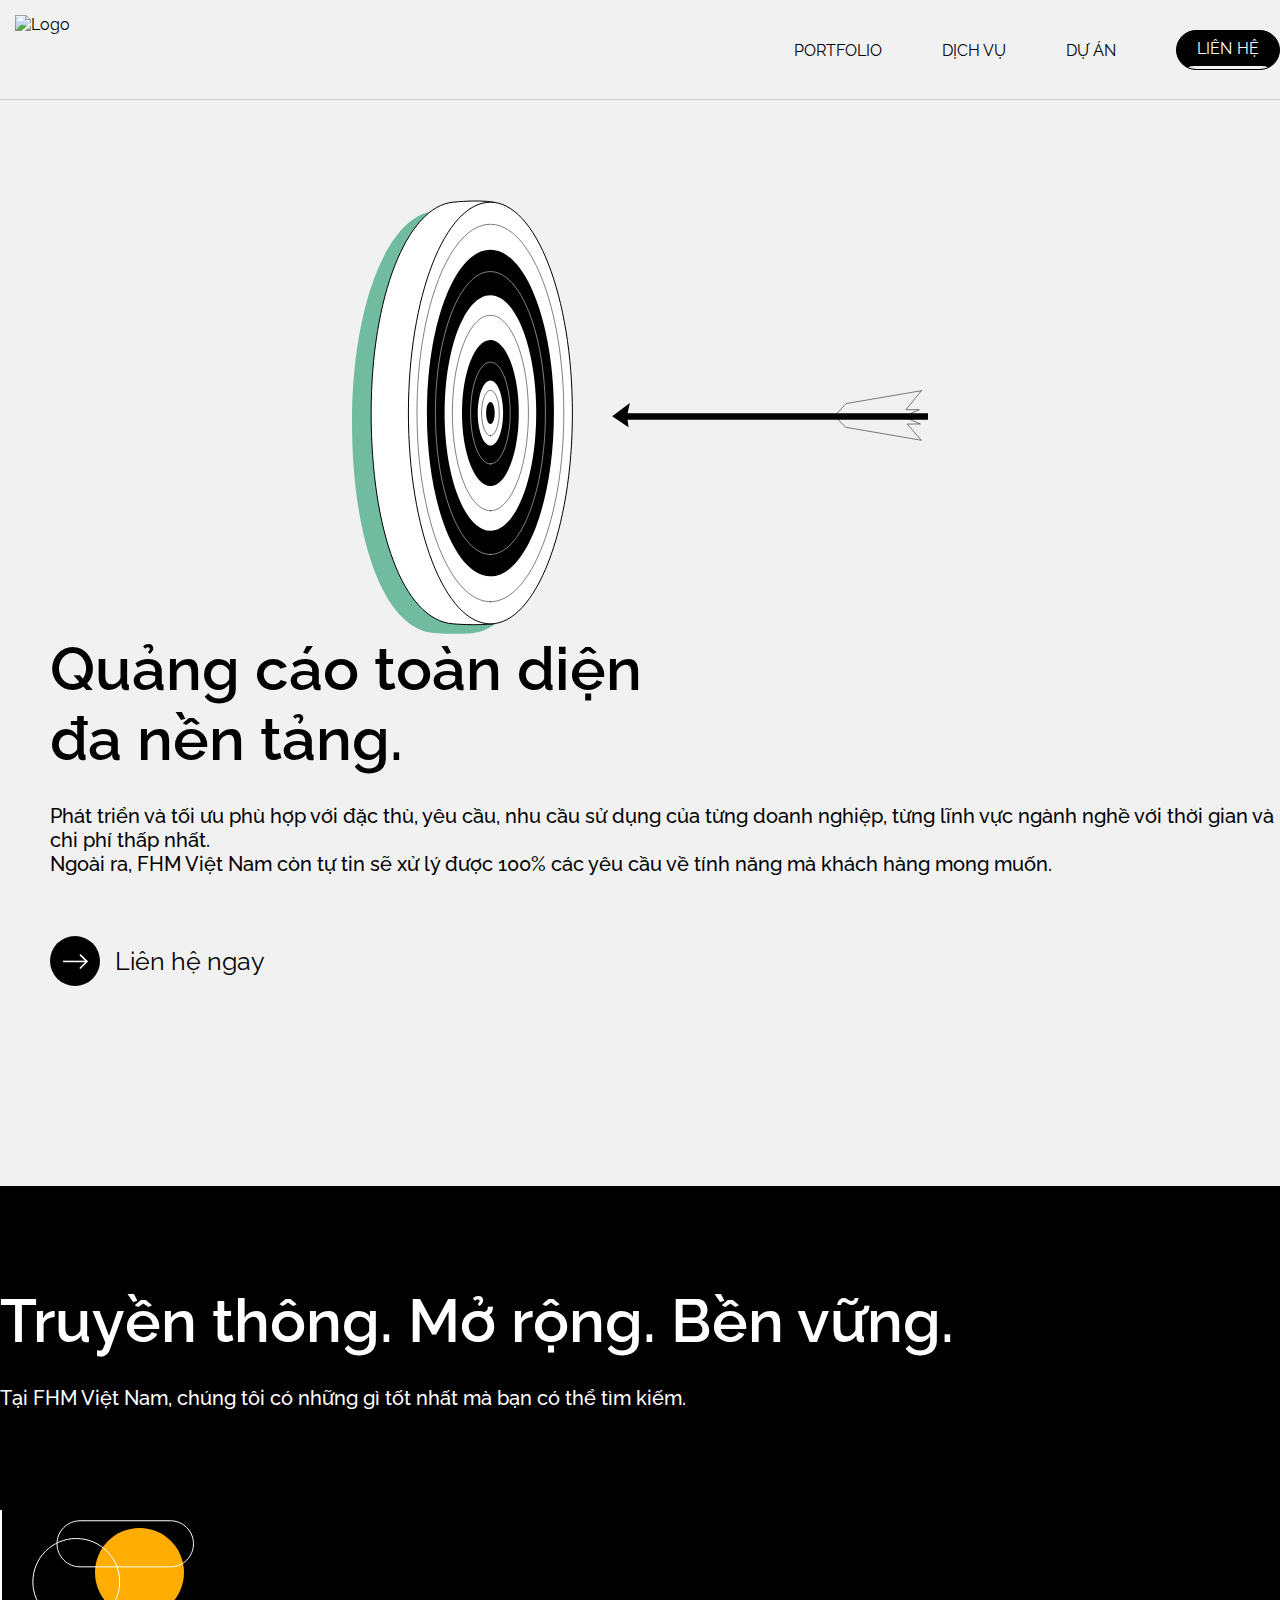
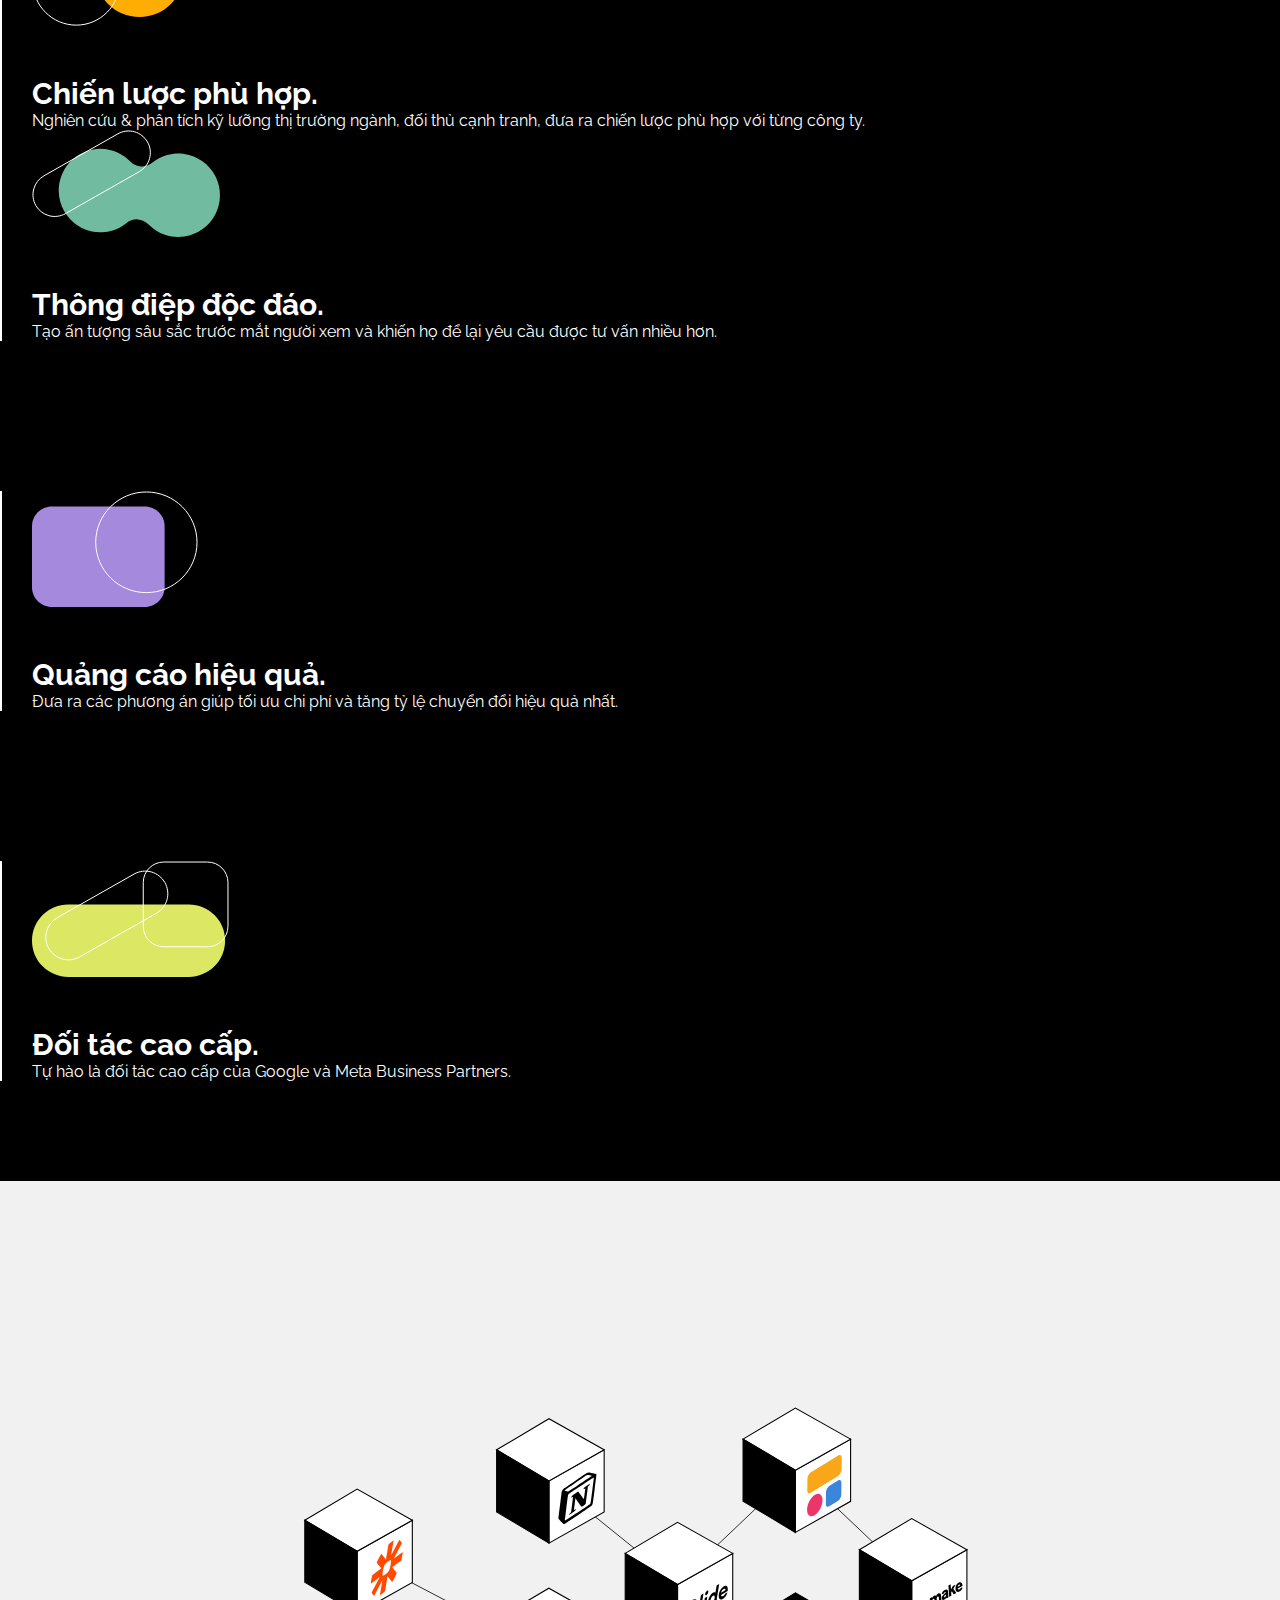
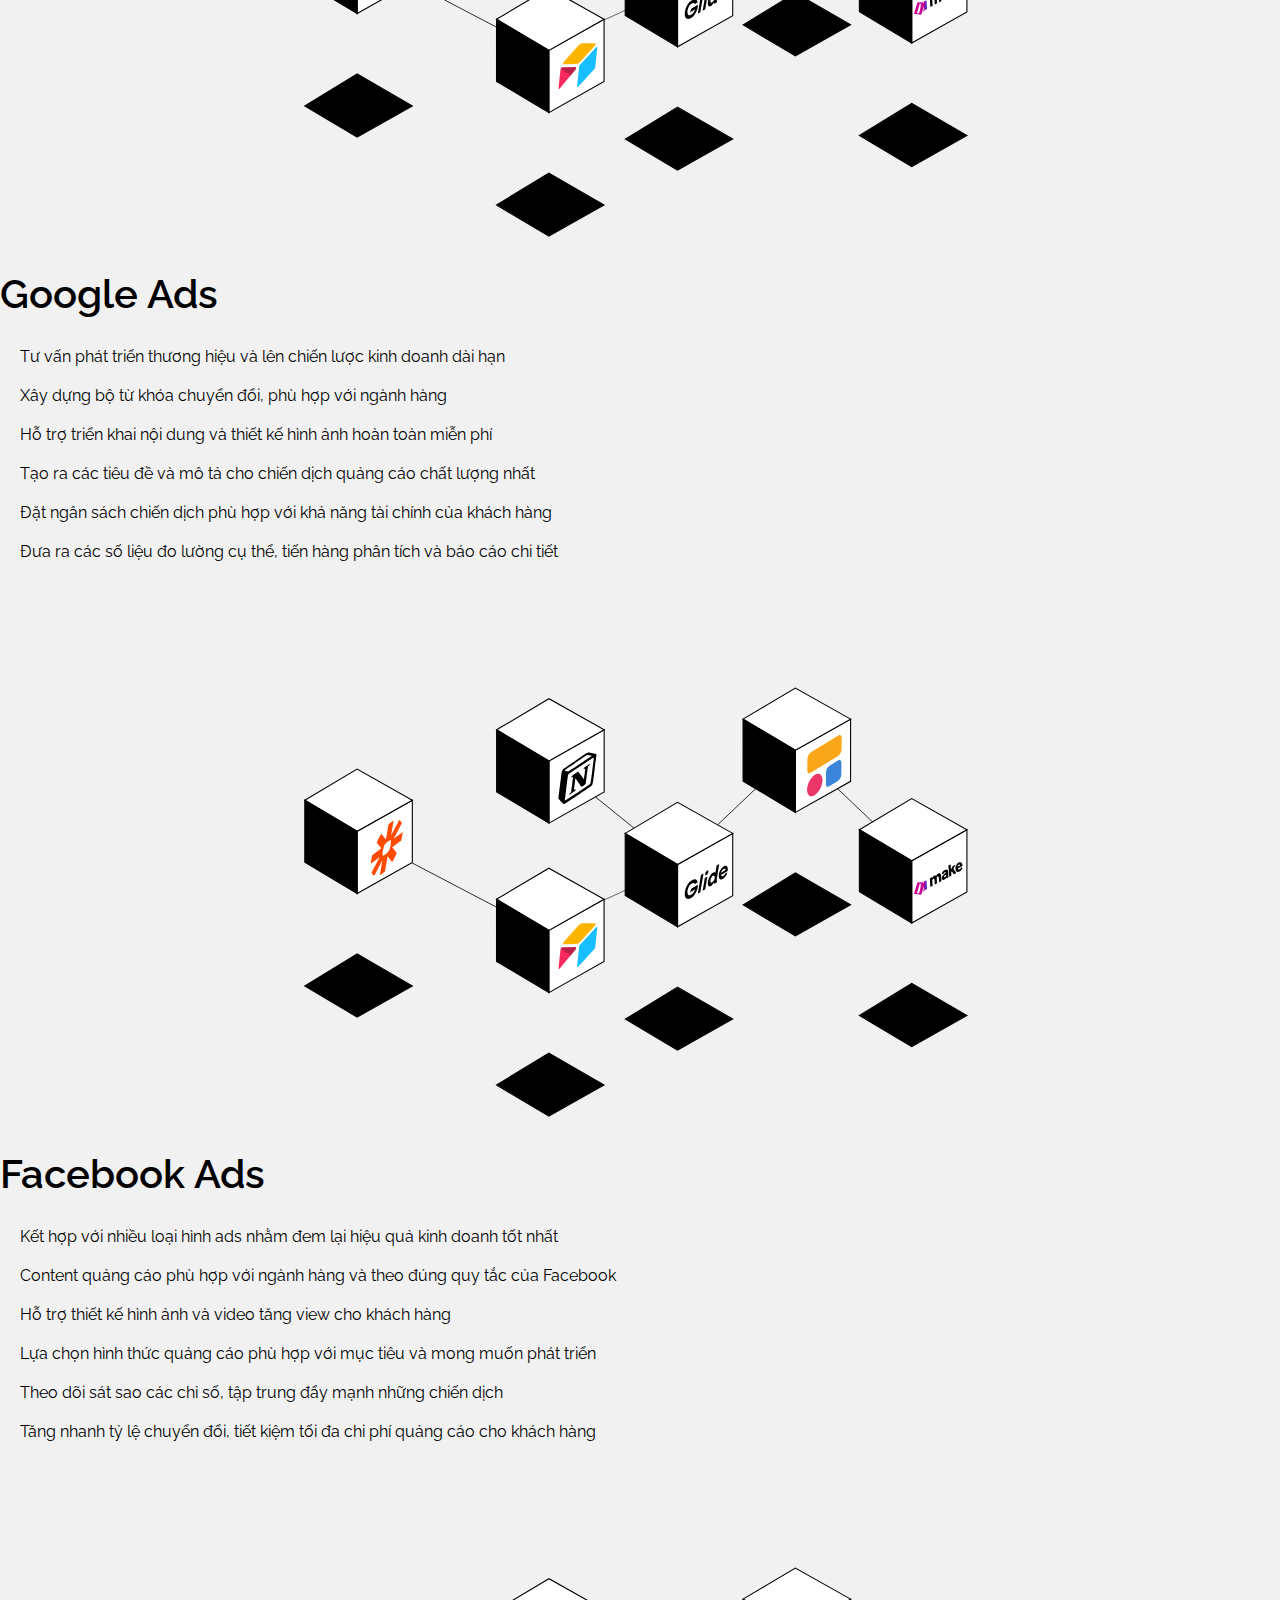
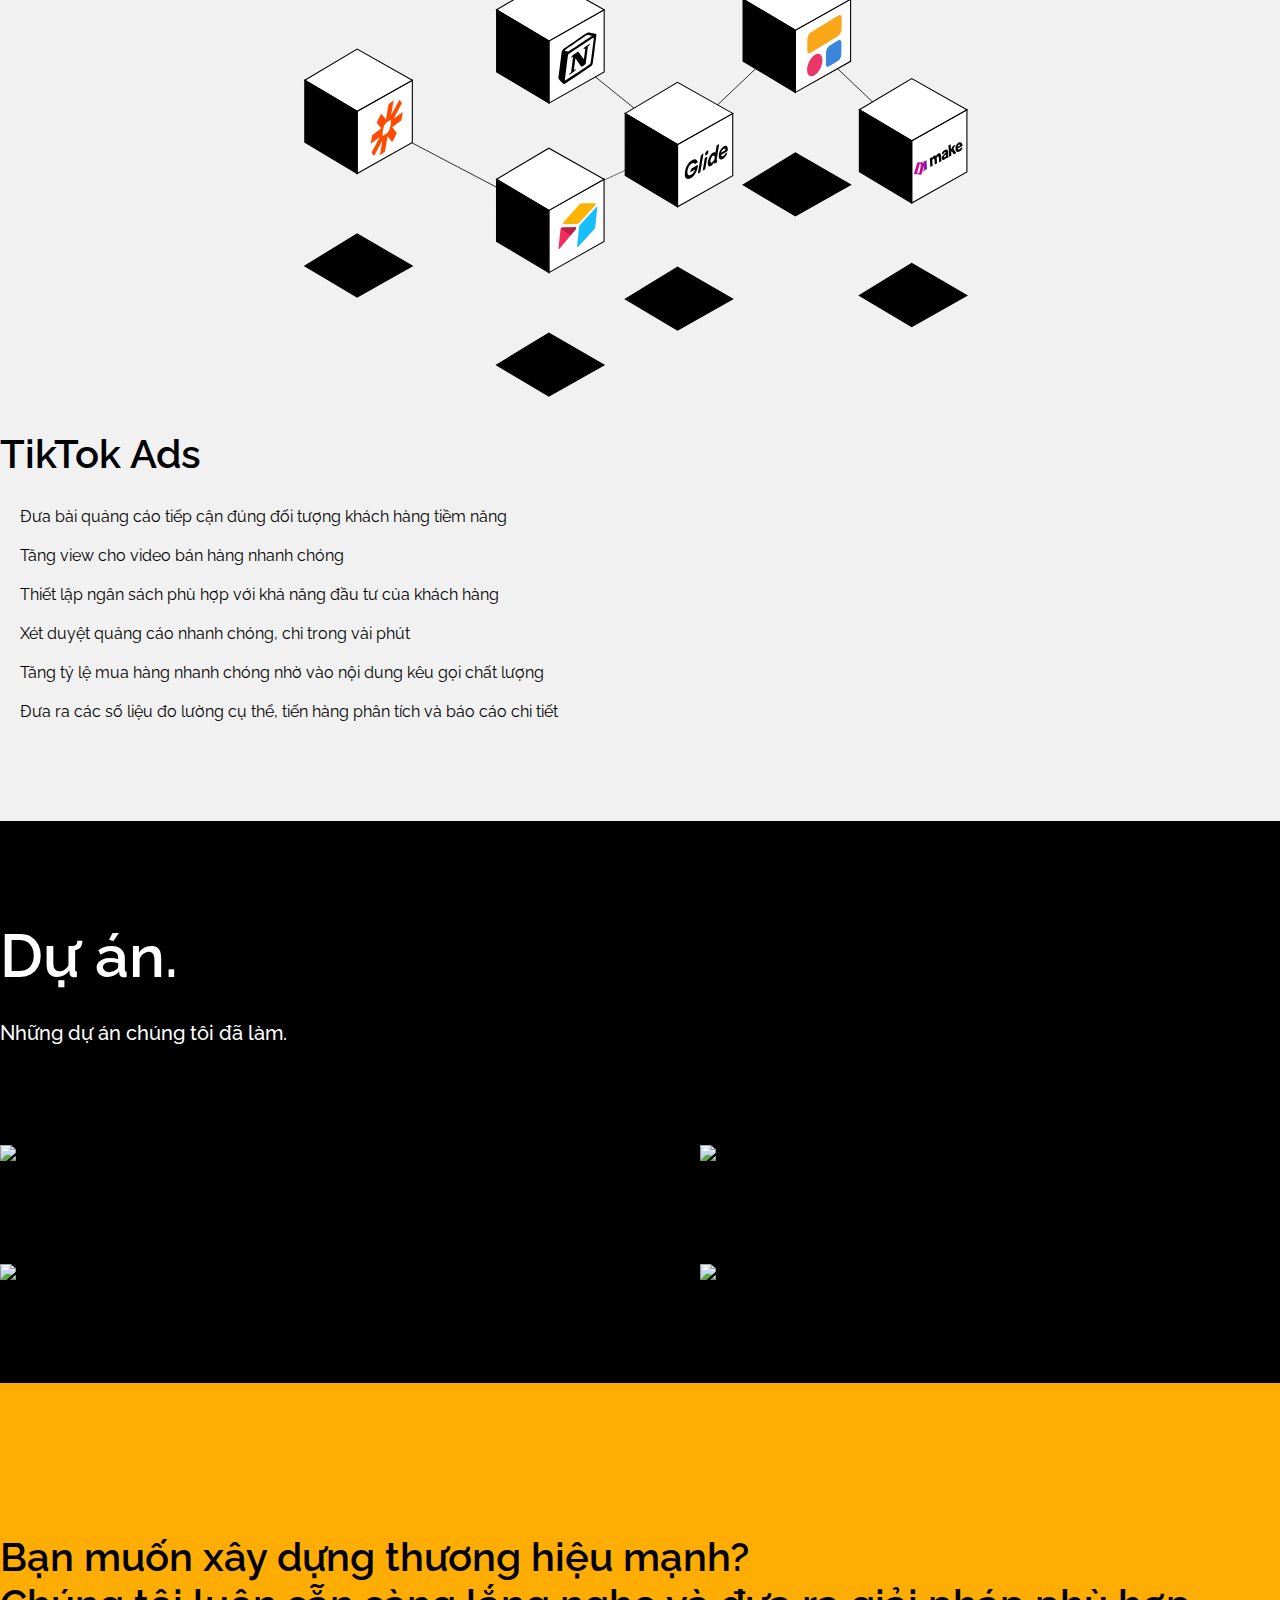
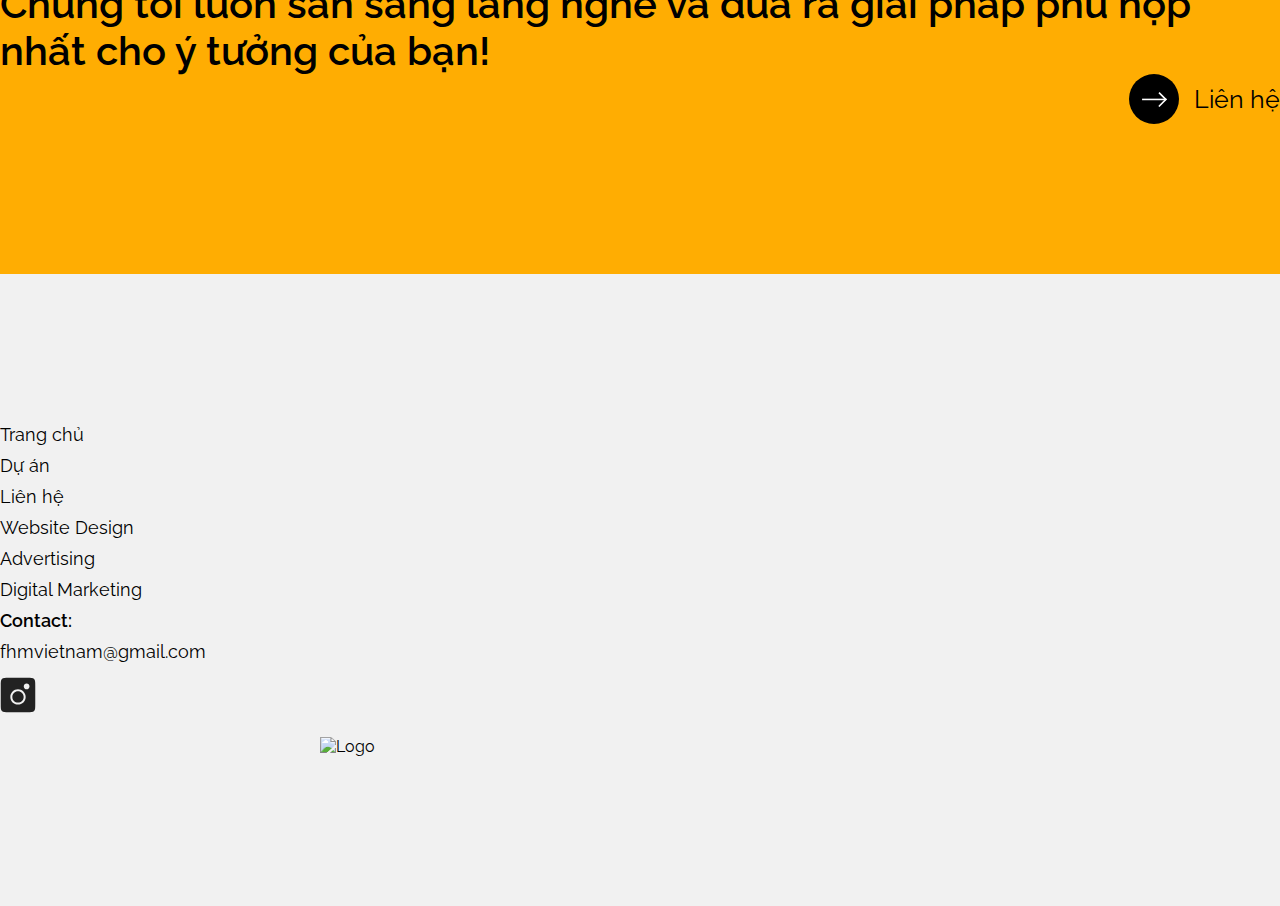
==== advertising.html @ af5fedd0 "add 3 landing page" ====
<!DOCTYPE html>
<html lang="en">
  <head>
    <meta charset="UTF-8" />
    <meta http-equiv="X-UA-Compatible" content="IE=edge" />
    <meta name="viewport" content="width=device-width, initial-scale=1.0" />
    <link
      href="https://cdn.jsdelivr.net/npm/bootstrap@5.0.2/dist/css/bootstrap.min.css"
      rel="stylesheet"
      integrity="sha384-EVSTQN3/azprG1Anm3QDgpJLIm9Nao0Yz1ztcQTwFspd3yD65VohhpuuCOmLASjC"
      crossorigin="anonymous"
    />
    <link
      rel="stylesheet"
      href="https://cdnjs.cloudflare.com/ajax/libs/font-awesome/6.3.0/css/all.min.css"
      integrity="sha512-SzlrxWUlpfuzQ+pcUCosxcglQRNAq/DZjVsC0lE40xsADsfeQoEypE+enwcOiGjk/bSuGGKHEyjSoQ1zVisanQ=="
      crossorigin="anonymous"
      referrerpolicy="no-referrer"
    />
    <link rel="stylesheet" href="./assets/css/main.css" />
    <link rel="stylesheet" href="./assets/css/responsive.css" />
    <link rel="stylesheet" href="./assets/css/advertising.css" />
    <title>Advertising</title>
  </head>
  <body>
    <!-- START HEADER -->
    <div id="header">
      <div class="container">
        <div class="header-container">
          <div class="logo">
            <a href="index.html">
              <img
                src="https://fhmvietnam.vn/data/cms-image/logo/logo_new_dark.png"
                alt="Logo"
              />
            </a>
          </div>
          <div class="menu-desktop">
            <div class="menu">
              <ul class="menu-list">
                <li class="menu-item">
                  <a href="#">portfolio</a>
                </li>
                <li class="menu-item">
                  <a href="service.html">dịch vụ</a>
                </li>
                <li class="menu-item">
                  <a href="#">dự án</a>
                </li>
              </ul>
              <div class="button">
                <a href="contact.html"> <span>liên</span><span>hệ</span> </a>
                <a href="contact.html"> <span>liên</span><span>hệ</span> </a>
              </div>
            </div>
          </div>

          <div class="menu-mobile">
            <div class="menu">
              <ul class="menu-list">
                <li class="menu-item">
                  <a href="#">portfolio</a>
                </li>
                <li class="menu-item">
                  <a href="#">dịch vụ</a>
                </li>
                <li class="menu-item">
                  <a href="#">dự án</a>
                </li>
              </ul>
              <div class="button">
                <a href="contact.html"> <span>liên</span><span>hệ</span> </a>
                <a href="contact.html"> <span>liên</span><span>hệ</span> </a>
              </div>
            </div>
          </div>
          <div class="toggle-button" onclick="toggleMobileMenu()">
            <div class="line"></div>
            <div class="line"></div>
          </div>
        </div>
      </div>
    </div>
    <!-- END HEADER -->

    <!-- START CONTENT -->
    <div id="content">
      <!-- START BANNER -->
      <div id="banner">
        <div class="container">
          <div class="row">
            <div class="col-lg-5 col-md-5 col-12">
              <div class="banner-img">
                <svg
                  width="576"
                  height="434"
                  viewBox="0 0 576 434"
                  fill="none"
                  xmlns="http://www.w3.org/2000/svg"
                >
                  <path
                    d="M81.9996 11.2825C111.555 8.45365 123.689 11.582 123.689 11.582C166.908 17.4894 201.267 109.477 201.267 222.1C201.267 335.853 166.227 428.54 122.393 432.767V432.95C122.393 432.95 107.283 434.797 81.9996 432.95C31.7826 429.273 0 338.566 0 222.116C0 105.667 35.639 15.7421 81.9996 11.2825Z"
                    fill="#71BCA1"
                  />
                  <path
                    d="M19.1484 213.031C19.1484 329.513 50.931 420.187 101.148 423.865C126.431 425.712 141.541 423.865 141.541 423.865L142.838 2.4964C142.838 2.4964 130.687 -0.648634 101.148 2.18023C54.8539 6.63986 19.1484 96.5812 19.1484 213.031Z"
                    fill="white"
                    stroke="black"
                    stroke-miterlimit="10"
                  />
                  <path
                    d="M138.4 423.864C183.687 423.864 220.4 329.471 220.4 213.031C220.4 96.5904 183.687 2.19688 138.4 2.19688C93.1129 2.19688 56.4004 96.5904 56.4004 213.031C56.4004 329.471 93.1129 423.864 138.4 423.864Z"
                    fill="white"
                    stroke="black"
                    stroke-miterlimit="10"
                  />
                  <path
                    d="M138.4 401.766C178.941 401.766 211.806 317.266 211.806 213.031C211.806 108.795 178.941 24.2953 138.4 24.2953C97.859 24.2953 64.9941 108.795 64.9941 213.031C64.9941 317.266 97.859 401.766 138.4 401.766Z"
                    stroke="black"
                    stroke-width="0.5"
                    stroke-miterlimit="10"
                    stroke-linecap="round"
                  />
                  <path
                    d="M138.401 376.323C173.479 376.323 201.916 303.214 201.916 213.031C201.916 122.847 173.479 49.7385 138.401 49.7385C103.322 49.7385 74.8857 122.847 74.8857 213.031C74.8857 303.214 103.322 376.323 138.401 376.323Z"
                    fill="black"
                  />
                  <path
                    d="M138.4 354.474C168.778 354.474 193.404 291.148 193.404 213.031C193.404 134.914 168.778 71.5873 138.4 71.5873C108.022 71.5873 83.3955 134.914 83.3955 213.031C83.3955 291.148 108.022 354.474 138.4 354.474Z"
                    stroke="white"
                    stroke-width="0.5"
                    stroke-miterlimit="10"
                    stroke-linecap="round"
                  />
                  <path
                    d="M138.4 330.795C163.701 330.795 184.212 278.07 184.212 213.031C184.212 147.991 163.701 95.2666 138.4 95.2666C113.099 95.2666 92.5879 147.991 92.5879 213.031C92.5879 278.07 113.099 330.795 138.4 330.795Z"
                    fill="white"
                  />
                  <path
                    d="M138.4 310.76C159.396 310.76 176.416 267.005 176.416 213.031C176.416 159.056 159.396 115.302 138.4 115.302C117.404 115.302 100.384 159.056 100.384 213.031C100.384 267.005 117.404 310.76 138.4 310.76Z"
                    stroke="black"
                    stroke-width="0.5"
                    stroke-miterlimit="10"
                    stroke-linecap="round"
                  />
                  <path
                    d="M138.399 286.082C154.089 286.082 166.807 253.376 166.807 213.031C166.807 172.686 154.089 139.979 138.399 139.979C122.71 139.979 109.991 172.686 109.991 213.031C109.991 253.376 122.71 286.082 138.399 286.082Z"
                    fill="black"
                  />
                  <path
                    d="M138.4 263.95C149.334 263.95 158.198 241.153 158.198 213.031C158.198 184.909 149.334 162.111 138.4 162.111C127.466 162.111 118.603 184.909 118.603 213.031C118.603 241.153 127.466 263.95 138.4 263.95Z"
                    stroke="white"
                    stroke-width="0.5"
                    stroke-miterlimit="10"
                    stroke-linecap="round"
                  />
                  <path
                    d="M138.401 245.596C145.396 245.596 151.067 231.016 151.067 213.031C151.067 195.045 145.396 180.465 138.401 180.465C131.405 180.465 125.734 195.045 125.734 213.031C125.734 231.016 131.405 245.596 138.401 245.596Z"
                    fill="white"
                  />
                  <path
                    d="M138.401 224.063C140.77 224.063 142.69 219.124 142.69 213.031C142.69 206.938 140.77 201.998 138.401 201.998C136.032 201.998 134.112 206.938 134.112 213.031C134.112 219.124 136.032 224.063 138.401 224.063Z"
                    fill="black"
                  />
                  <path
                    d="M138.401 235.778C143.285 235.778 147.244 225.594 147.244 213.031C147.244 200.468 143.285 190.283 138.401 190.283C133.517 190.283 129.558 200.468 129.558 213.031C129.558 225.594 133.517 235.778 138.401 235.778Z"
                    stroke="black"
                    stroke-width="0.5"
                    stroke-miterlimit="10"
                    stroke-linecap="round"
                  />
                  <path
                    d="M576 213.327H275.578L277.889 203.043L260.169 216.306L276.526 227.272L275.578 219.684H576V213.327Z"
                    fill="black"
                  />
                  <path
                    d="M569.368 190.729L553.959 209.683H567.34L551.399 216.572L568.421 224.027H555.172L569.368 240.268L493.802 227.272L482.448 216.172L494.067 203.592L569.368 190.729Z"
                    stroke="black"
                    stroke-width="0.5"
                    stroke-miterlimit="10"
                    stroke-linecap="round"
                  />
                </svg>
              </div>
            </div>
            <div class="col-lg-7 col-md-7 col-12">
              <div class="banner-content">
                <h1 class="banner-text">
                  <span>Quảng cáo toàn diện</span> <br />
                  đa nền tảng.
                </h1>
                <div class="banner-desc">
                  <p>
                    Phát triển và tối ưu phù hợp với đặc thù, yêu cầu, nhu cầu
                    sử dụng của từng doanh nghiệp, từng lĩnh vực ngành nghề với
                    thời gian và chi phí thấp nhất.
                  </p>
                  <p>
                    Ngoài ra, FHM Việt Nam còn tự tin sẽ xử lý được 100% các yêu
                    cầu về tính năng mà khách hàng mong muốn.
                  </p>
                </div>
                <a href="./contact.html">
                  <div class="button button-light">
                    <div class="icon">
                      <svg
                        width="159"
                        height="97"
                        viewBox="0 0 159 97"
                        fill="none"
                        xmlns="http://www.w3.org/2000/svg"
                      >
                        <path
                          d="M0.524414 48.1672L152.625 48.1672"
                          stroke="white"
                          stroke-width="10"
                        />
                        <line
                          x1="154.466"
                          y1="50.8179"
                          x2="108.149"
                          y2="4.50072"
                          stroke="white"
                          stroke-width="10"
                        />
                        <line
                          x1="155.268"
                          y1="44.7666"
                          x2="107.178"
                          y2="92.8562"
                          stroke="white"
                          stroke-width="10"
                          stroke-linejoin="bevel"
                        />
                      </svg>
                    </div>
                    <a href="#" class="text">Liên hệ ngay</a>
                  </div>
                </a>
              </div>
            </div>
          </div>
        </div>
      </div>
      <!-- END BANNER -->

      <!-- START ADVANTAGE -->
      <div id="advantage">
        <div class="container">
          <div class="advantage-text">
            <h2 class="title">Truyền thông. Mở rộng. Bền vững.</h2>
            <p class="desc">
              Tại FHM Việt Nam, chúng tôi có những gì tốt nhất mà bạn có thể tìm
              kiếm.
            </p>
          </div>
          <div class="advantage-list">
            <div class="row">
              <div class="col-lg-6 col-md-6 col-12">
                <div class="advantage-item">
                  <div class="advantage-item-img">
                    <svg
                      width="165"
                      height="116"
                      viewBox="0 0 165 116"
                      fill="none"
                      xmlns="http://www.w3.org/2000/svg"
                    >
                      <path
                        d="M107.5 107C132.077 107 152 87.0765 152 62.4999C152 37.9232 132.077 17.9999 107.5 17.9999C82.9233 17.9999 63 37.9232 63 62.4999C63 87.0765 82.9233 107 107.5 107Z"
                        fill="#FFAD02"
                      />
                      <path
                        d="M44.2495 115.13C68.207 115.13 87.6284 95.7376 87.6284 71.8152C87.6284 47.8929 68.207 28.5 44.2495 28.5C20.292 28.5 0.870605 47.8929 0.870605 71.8152C0.870605 95.7376 20.292 115.13 44.2495 115.13Z"
                        stroke="white"
                        stroke-miterlimit="10"
                      />
                      <path
                        d="M161.482 33.8036C161.482 39.9142 159.051 45.7745 154.724 50.0953C150.397 54.4162 144.528 56.8436 138.408 56.8436H48.0978C41.9782 56.8436 36.1093 54.4162 31.7821 50.0953C27.4549 45.7745 25.0239 39.9142 25.0239 33.8036C25.0239 27.693 27.4549 21.8327 31.7821 17.5118C36.1093 13.191 41.9782 10.7635 48.0978 10.7635H138.408C141.438 10.7635 144.439 11.3595 147.238 12.5174C150.038 13.6752 152.581 15.3724 154.724 17.5118C156.866 19.6513 158.566 22.1912 159.726 24.9865C160.885 27.7819 161.482 30.7779 161.482 33.8036Z"
                        stroke="white"
                        stroke-miterlimit="10"
                      />
                    </svg>
                  </div>
                  <div class="advantage-item-text">
                    <h3 class="title">Chiến lược phù hợp.</h3>
                    <p class="desc">
                      Nghiên cứu & phân tích kỹ lưỡng thị trường ngành, đối thủ
                      cạnh tranh, đưa ra chiến lược phù hợp với từng công ty.
                    </p>
                  </div>
                </div>
              </div>
              <div class="col-lg-6 col-md-6 col-12">
                <div class="advantage-item">
                  <div class="advantage-item-img">
                    <svg
                      width="188"
                      height="107"
                      viewBox="0 0 188 107"
                      fill="none"
                      xmlns="http://www.w3.org/2000/svg"
                    >
                      <g clip-path="url(#clip0_427_3082)">
                        <path
                          d="M152.21 23.9007C146.477 23.0781 140.634 23.4649 135.058 25.0365C129.483 26.608 124.296 29.3295 119.832 33.0264C116.77 35.5054 112.894 36.7482 108.965 36.5106C105.035 36.273 101.336 34.5723 98.5946 31.7425C93.0072 25.8637 85.8305 21.7436 77.9424 19.8863C70.0542 18.0289 61.7966 18.5147 54.1798 21.2844C46.5629 24.054 39.917 28.9874 35.0551 35.4809C30.1932 41.9745 27.326 49.7468 26.8043 57.847C26.2826 65.9472 28.129 74.024 32.1176 81.0896C36.1063 88.1552 42.0642 93.9031 49.2626 97.6302C56.4611 101.357 64.5879 102.902 72.6489 102.075C80.7099 101.249 88.3557 98.0865 94.6509 92.9757C97.7736 90.4319 101.736 89.1562 105.754 89.4013C109.771 89.6464 113.55 91.3945 116.342 94.2991C120.957 99.0675 126.642 102.664 132.923 104.791C139.204 106.917 145.902 107.512 152.458 106.526C159.015 105.54 165.243 103.001 170.624 99.1206C176.005 95.2402 180.385 90.1299 183.399 84.2141C186.413 78.2983 187.975 71.7476 187.955 65.1059C187.935 58.4642 186.334 51.923 183.284 46.0255C180.234 40.128 175.824 35.0442 170.42 31.1963C165.016 27.3484 158.773 24.8473 152.21 23.9007Z"
                          fill="#71BCA1"
                        />
                        <path
                          d="M115.514 12.0097C116.92 14.493 117.823 17.2297 118.173 20.0631C118.523 22.8966 118.312 25.7713 117.552 28.523C116.792 31.2746 115.498 33.8493 113.744 36.0997C111.99 38.3502 109.811 40.2323 107.33 41.6386L33.404 83.6327C28.3939 86.4773 22.4609 87.2118 16.9102 85.6745C11.3595 84.1372 6.64573 80.4541 3.80596 75.4354C0.966194 70.4167 0.233 64.4735 1.76767 58.9133C3.30235 53.3531 6.97918 48.6313 11.9893 45.7867L85.9155 3.81232C88.3955 2.40069 91.1291 1.49291 93.9598 1.14094C96.7904 0.788975 99.6627 0.999738 102.412 1.76116C105.161 2.52259 107.734 3.81972 109.982 5.5783C112.23 7.33688 114.11 9.52238 115.514 12.0097Z"
                          stroke="white"
                          stroke-miterlimit="10"
                        />
                      </g>
                      <defs>
                        <clipPath id="clip0_427_3082">
                          <rect width="188" height="107" fill="white" />
                        </clipPath>
                      </defs>
                    </svg>
                  </div>
                  <div class="advantage-item-text">
                    <h3 class="title">Thông điệp độc đáo.</h3>
                    <p class="desc">
                      Tạo ấn tượng sâu sắc trước mắt người xem và khiến họ để
                      lại yêu cầu được tư vấn nhiều hơn.
                    </p>
                  </div>
                </div>
              </div>
              <div class="col-lg-6 col-md-6 col-12">
                <div class="advantage-item">
                  <div class="advantage-item-img">
                    <svg
                      width="166"
                      height="116"
                      viewBox="0 0 166 116"
                      fill="none"
                      xmlns="http://www.w3.org/2000/svg"
                    >
                      <g clip-path="url(#clip0_427_3092)">
                        <path
                          d="M112.752 15.489H19.8612C8.89217 15.489 0 24.323 0 35.2203V96.2687C0 107.166 8.89217 116 19.8612 116H112.752C123.721 116 132.613 107.166 132.613 96.2687V35.2203C132.613 24.323 123.721 15.489 112.752 15.489Z"
                          fill="#A489DD"
                        />
                        <path
                          d="M114.361 101.616C142.332 101.616 165.007 79.0893 165.007 51.3013C165.007 23.5132 142.332 0.986572 114.361 0.986572C86.3899 0.986572 63.7148 23.5132 63.7148 51.3013C63.7148 79.0893 86.3899 101.616 114.361 101.616Z"
                          stroke="white"
                          stroke-miterlimit="10"
                        />
                      </g>
                      <defs>
                        <clipPath id="clip0_427_3092">
                          <rect width="166" height="116" fill="white" />
                        </clipPath>
                      </defs>
                    </svg>
                  </div>
                  <div class="advantage-item-text">
                    <h3 class="title">Quảng cáo hiệu quả.</h3>
                    <p class="desc">
                      Đưa ra các phương án giúp tối ưu chi phí và tăng tỷ lệ
                      chuyển đổi hiệu quả nhất.
                    </p>
                  </div>
                </div>
              </div>
              <div class="col-lg-6 col-md-6 col-12">
                <div class="advantage-item">
                  <div class="advantage-item-img">
                    <svg
                      width="197"
                      height="116"
                      viewBox="0 0 197 116"
                      fill="none"
                      xmlns="http://www.w3.org/2000/svg"
                    >
                      <path
                        d="M0 79.6987C0 70.071 3.82278 60.8377 10.6274 54.0299C17.4319 47.222 26.6609 43.3975 36.2841 43.3975H156.821C166.444 43.3975 175.673 47.222 182.478 54.0299C189.282 60.8377 193.105 70.071 193.105 79.6987C193.105 89.3264 189.282 98.5598 182.478 105.368C175.673 112.175 166.444 116 156.821 116H36.2841C26.6609 116 17.4319 112.175 10.6274 105.368C3.82278 98.5598 0 89.3264 0 79.6987Z"
                        fill="#DCE864"
                      />
                      <path
                        d="M132.878 21.5552C134.34 24.1325 135.281 26.9728 135.646 29.914C136.011 32.8551 135.794 35.8394 135.005 38.6963C134.217 41.5532 132.874 44.2268 131.053 46.5642C129.232 48.9016 126.968 50.8571 124.391 52.319L47.5385 95.9215C42.3301 98.8751 36.1622 99.6377 30.3918 98.0415C24.6213 96.4453 19.721 92.6211 16.7688 87.4102C13.8166 82.1993 13.0544 76.0285 14.6498 70.2553C16.2453 64.4821 20.0676 59.5795 25.2761 56.6259L102.129 13.0439C104.706 11.5814 107.546 10.6414 110.487 10.2777C113.427 9.91392 116.411 10.1335 119.266 10.924C122.122 11.7145 124.794 13.0602 127.13 14.8844C129.465 16.7086 131.418 18.9753 132.878 21.5552Z"
                        stroke="white"
                        stroke-miterlimit="10"
                      />
                      <path
                        d="M175.475 1.02551H131.75C120.428 1.02551 111.25 10.2078 111.25 21.5347V65.2808C111.25 76.6077 120.428 85.79 131.75 85.79H175.475C186.797 85.79 195.975 76.6077 195.975 65.2808V21.5347C195.975 10.2078 186.797 1.02551 175.475 1.02551Z"
                        stroke="white"
                        stroke-miterlimit="10"
                      />
                    </svg>
                  </div>
                  <div class="advantage-item-text">
                    <h3 class="title">Đối tác cao cấp.</h3>
                    <p class="desc">
                      Tự hào là đối tác cao cấp của Google và Meta Business
                      Partners.
                    </p>
                  </div>
                </div>
              </div>
            </div>
          </div>
        </div>
      </div>
      <!-- END ADVANTAGE -->

      <!-- START SERVICE -->
      <div id="service">
        <div class="container">
          <div class="row">
            <div class="col-lg-6 col-md-6 col-12">
              <div class="service-img">
                <svg
                  width="720"
                  height="589"
                  viewBox="0 0 720 589"
                  fill="none"
                  xmlns="http://www.w3.org/2000/svg"
                >
                  <mask
                    id="mask0_421_1781"
                    style="mask-type: luminance"
                    maskUnits="userSpaceOnUse"
                    x="0"
                    y="0"
                    width="720"
                    height="589"
                  >
                    <path d="M720 0H0V589H720V0Z" fill="white" />
                  </mask>
                  <g mask="url(#mask0_421_1781)">
                    <mask
                      id="mask1_421_1781"
                      style="mask-type: luminance"
                      maskUnits="userSpaceOnUse"
                      x="-63"
                      y="-79"
                      width="1367"
                      height="768"
                    >
                      <path
                        d="M-62.0508 -78.9097H1303.07V688.852H-62.0508V-78.9097Z"
                        fill="white"
                      />
                    </mask>
                    <g mask="url(#mask1_421_1781)">
                      <path
                        d="M65.8672 267.184L258.843 368.4Z"
                        fill="#A5FFD6"
                      />
                      <path
                        d="M65.8672 267.184L258.843 368.4"
                        stroke="black"
                        stroke-width="0.814687"
                      />
                      <path
                        d="M516.556 188.778L632.277 298.598Z"
                        fill="#A5FFD6"
                      />
                      <path
                        d="M516.556 188.778L632.277 298.598"
                        stroke="black"
                        stroke-width="0.814687"
                      />
                      <path
                        d="M270.402 199.563L397.892 302.52Z"
                        fill="#A5FFD6"
                      />
                      <path
                        d="M270.402 199.563L397.892 302.52"
                        stroke="black"
                        stroke-width="0.814687"
                      />
                      <path
                        d="M216.615 354.56L268.963 322.57L324.154 354.56L268.963 385.662L216.615 354.56Z"
                        fill="black"
                      />
                      <path
                        d="M268.963 199.942V262.144L324.154 231.043V168.84L268.963 199.942Z"
                        fill="white"
                      />
                      <path
                        d="M268.963 199.942V262.144L324.154 231.043V168.84L268.963 199.942Z"
                        stroke="black"
                        stroke-width="1.08625"
                        stroke-miterlimit="10"
                      />
                      <path
                        d="M216.615 168.84L268.963 137.739L324.154 168.84L268.963 199.941L216.615 168.84Z"
                        fill="white"
                      />
                      <path
                        d="M216.615 168.84L268.963 137.739L324.154 168.84L268.963 199.941L216.615 168.84Z"
                        stroke="black"
                        stroke-width="1.08625"
                        stroke-miterlimit="10"
                      />
                      <path
                        d="M216.615 168.84V230.865L268.962 262.144V199.942L216.615 168.84Z"
                        fill="black"
                      />
                      <path
                        d="M216.615 168.84V230.865L268.962 262.144V199.942L216.615 168.84Z"
                        stroke="black"
                        stroke-width="1.08625"
                        stroke-miterlimit="10"
                      />
                      <path
                        d="M294.694 200.22C288.861 204.189 283.899 207.595 283.661 207.786C282.998 208.304 282.348 209.142 281.991 209.944L281.677 210.648L280.006 223.915L278.345 237.175L278.61 237.774C278.76 238.104 279.897 239.377 281.153 240.636C283.639 243.111 283.827 243.219 284.965 242.646C285.296 242.48 287.829 240.828 290.576 238.998C293.337 237.149 297.761 234.198 300.415 232.437C311.756 224.869 311.171 225.283 311.894 224.283C312.796 223.059 312.585 224.296 314.679 208.134C316.449 194.433 316.552 193.542 316.421 193.236C316.261 192.901 315.911 192.81 311.288 191.968C308.195 191.414 307.971 191.421 306.438 192.327C305.806 192.687 300.516 196.245 294.694 200.22ZM307.45 194.085C307.904 194.031 311.103 194.591 311.556 194.796C311.675 194.864 311.705 194.962 311.626 195.081C311.445 195.33 289.325 210.064 288.703 210.347C288.421 210.472 288.018 210.541 287.798 210.51C286.889 210.372 284.681 209.643 284.702 209.479C284.757 209.048 284.676 209.098 294.555 202.395C296.443 201.122 299.547 199.006 301.438 197.707C305.535 194.896 306.746 194.173 307.45 194.085ZM313.54 196.782C313.678 196.861 313.774 197.119 313.778 197.42C313.773 197.703 313.073 203.361 312.206 209.984C310.724 221.348 310.622 222.065 310.384 222.513C310.242 222.785 309.984 223.14 309.802 223.309C309.291 223.818 286.12 239.188 285.666 239.323C285.455 239.393 285.18 239.372 285.042 239.293L284.806 239.133L286.332 226.923C287.404 218.354 287.912 214.541 288.049 214.143C288.15 213.848 288.362 213.439 288.526 213.247C288.753 212.969 290.132 212.016 294.858 208.87C298.175 206.672 303.31 203.243 306.256 201.281C313.265 196.598 313.242 196.612 313.54 196.782Z"
                        fill="black"
                      />
                      <path
                        d="M306.828 204.718C305.57 205.563 304.445 206.361 304.309 206.515C303.9 206.961 303.624 207.456 303.526 207.889C303.439 208.327 303.547 208.308 304.773 207.717L305.306 207.464L304.616 212.87C304.205 216.086 303.888 218.241 303.838 218.213C303.79 218.171 302.5 216.431 300.965 214.348C299.433 212.252 298.16 210.535 298.14 210.525C298.12 210.513 296.84 211.359 295.302 212.398C293.413 213.671 292.37 214.421 292.146 214.674C291.786 215.067 291.331 215.962 291.275 216.405C291.241 216.671 291.662 216.544 292.585 215.984L293.07 215.69L291.086 231.237L290.268 231.979C289.63 232.553 289.406 232.805 289.27 233.121C289.03 233.664 288.992 234.049 289.176 233.937C289.246 233.895 290.562 233.015 292.075 232.004C295.067 230.015 295.413 229.723 295.81 228.863C295.929 228.605 296.036 228.34 296.044 228.277C296.051 228.227 295.666 228.32 295.197 228.487C294.717 228.662 294.236 228.837 294.136 228.874C293.948 228.93 293.986 228.544 294.681 223.1L295.425 217.263L298.165 221.174C301.04 225.271 301.41 225.713 301.936 225.686C302.588 225.664 304.414 224.3 305.396 223.109L305.698 222.751L306.823 214.102L307.961 205.435L308.589 204.937C309.336 204.344 309.718 203.774 309.798 203.141C309.85 202.735 309.83 202.724 309.482 202.947C309.274 203.082 308.075 203.88 306.828 204.718Z"
                        fill="black"
                      />
                      <path
                        d="M397.486 301.995L517.728 187.724Z"
                        fill="#A5FFD6"
                      />
                      <path
                        d="M397.486 301.995L517.728 187.724"
                        stroke="black"
                        stroke-width="0.814687"
                      />
                      <path
                        d="M463.052 343.847L515.399 311.857L570.591 343.847L515.399 374.948L463.052 343.847Z"
                        fill="black"
                      />
                      <path
                        d="M463.052 343.847L515.399 311.857L570.591 343.847L515.399 374.948L463.052 343.847Z"
                        stroke="black"
                        stroke-width="1.08625"
                        stroke-miterlimit="10"
                      />
                      <path
                        d="M515.399 189.228V251.431L570.59 220.33V158.127L515.399 189.228Z"
                        fill="white"
                      />
                      <path
                        d="M515.399 189.228V251.431L570.59 220.33V158.127L515.399 189.228Z"
                        stroke="black"
                        stroke-width="1.08625"
                        stroke-miterlimit="10"
                      />
                      <path
                        d="M463.052 158.127L515.399 127.025L570.591 158.127L515.399 189.228L463.052 158.127Z"
                        fill="white"
                      />
                      <path
                        d="M463.052 158.127L515.399 127.025L570.591 158.127L515.399 189.228L463.052 158.127Z"
                        stroke="black"
                        stroke-width="1.08625"
                        stroke-miterlimit="10"
                      />
                      <path
                        d="M463.052 158.127V220.152L515.398 251.431V189.228L463.052 158.127Z"
                        fill="black"
                      />
                      <path
                        d="M463.052 158.127V220.152L515.398 251.431V189.228L463.052 158.127Z"
                        stroke="black"
                        stroke-width="1.08625"
                        stroke-miterlimit="10"
                      />
                      <path
                        d="M558.334 174.459L530.898 191.341C529.004 192.506 527.446 195.493 527.418 198.011L527.292 209.411C527.264 211.93 528.777 213.027 530.671 211.861L558.107 194.979C560.001 193.814 561.559 190.828 561.587 188.309L561.713 176.909C561.741 174.391 560.228 173.294 558.334 174.459Z"
                        fill="#F9A619"
                      />
                      <path
                        d="M558.056 199.537L549.482 204.813C547.588 205.978 546.03 208.964 546.002 211.483L545.876 222.883C545.848 225.401 547.361 226.498 549.255 225.333L557.828 220.057C559.722 218.892 561.281 215.905 561.308 213.387L561.435 201.987C561.463 199.469 559.95 198.372 558.056 199.537Z"
                        fill="#3B85DB"
                      />
                      <path
                        d="M534.678 234.303C538.938 231.681 542.443 224.964 542.506 219.298C542.569 213.633 539.166 211.166 534.905 213.787C530.644 216.409 527.14 223.127 527.077 228.792C527.014 234.457 530.417 236.924 534.678 234.303Z"
                        fill="#EB3669"
                      />
                      <path
                        d="M345.19 458.118L397.538 426.128L452.729 458.118L397.538 489.22L345.19 458.118Z"
                        fill="black"
                      />
                      <path
                        d="M345.19 458.118L397.538 426.128L452.729 458.118L397.538 489.22L345.19 458.118Z"
                        stroke="black"
                        stroke-width="1.08625"
                        stroke-miterlimit="10"
                      />
                      <path
                        d="M397.538 303.5V365.703L452.729 334.601V272.398L397.538 303.5Z"
                        fill="white"
                      />
                      <path
                        d="M397.538 303.5V365.703L452.729 334.601V272.398L397.538 303.5Z"
                        stroke="black"
                        stroke-width="1.08625"
                        stroke-miterlimit="10"
                      />
                      <path
                        d="M345.19 272.398L397.538 241.297L452.729 272.398L397.538 303.5L345.19 272.398Z"
                        fill="white"
                      />
                      <path
                        d="M345.19 272.398L397.538 241.297L452.729 272.398L397.538 303.5L345.19 272.398Z"
                        stroke="black"
                        stroke-width="1.08625"
                        stroke-miterlimit="10"
                      />
                      <path
                        d="M345.19 272.398V334.423L397.537 365.703V303.5L345.19 272.398Z"
                        fill="black"
                      />
                      <path
                        d="M345.19 272.398V334.423L397.537 365.703V303.5L345.19 272.398Z"
                        stroke="black"
                        stroke-width="1.08625"
                        stroke-miterlimit="10"
                      />
                      <path
                        d="M430.825 325.124C430.633 325.194 430.435 325.284 430.248 325.33C428.823 325.676 427.993 324.924 427.826 323.105C427.625 320.93 428.086 318.492 429.407 315.92C430.725 313.356 432.302 311.787 434.043 311.273C434.588 311.112 435.021 311.257 435.338 311.661C435.359 311.687 435.383 311.708 435.431 311.757C435.836 309.343 436.233 306.98 436.632 304.606L439.196 303.07C439.114 303.578 439.037 304.071 438.956 304.566C438.55 307.068 438.143 309.569 437.736 312.071C437.414 314.053 437.09 316.035 436.773 318.015C436.751 318.175 436.752 318.322 436.775 318.45C436.902 319.298 437.038 320.137 437.175 321.003C437.102 321.054 437.044 321.101 436.987 321.135C436.159 321.631 435.332 322.122 434.503 322.629C434.358 322.716 434.296 322.682 434.249 322.55C434.13 322.219 433.998 321.905 433.863 321.56C433.318 322.67 432.699 323.574 431.96 324.256C431.692 324.504 431.417 324.71 431.145 324.935L430.825 325.124ZM434.724 316.441C434.873 314.162 433.529 313.752 432.067 315.481C431.129 316.591 430.635 317.884 430.418 319.264C430.264 320.239 430.327 321.024 430.748 321.452C431.278 321.993 432.291 321.535 433.195 320.363C434.18 319.086 434.592 317.706 434.725 316.441L434.724 316.441Z"
                        fill="black"
                      />
                      <path
                        d="M442.851 317.917C442.437 318.078 442.011 318.288 441.61 318.391C439.967 318.812 438.852 317.616 438.769 315.399C438.71 313.843 438.958 312.176 439.711 310.346C440.582 308.233 441.763 306.675 443.186 305.636C444.328 304.801 445.373 304.468 446.254 304.824C447.262 305.231 447.738 306.357 447.783 308.033C447.797 308.581 447.739 309.181 447.711 309.761C447.703 309.858 447.69 309.958 447.674 310.058L441.11 313.992C441.194 315.11 441.782 315.568 442.597 315.267C443.098 315.086 443.623 314.73 444.131 314.229C444.447 313.915 444.713 313.519 444.938 313.052C444.991 312.943 445.084 312.808 445.153 312.765C445.849 312.337 446.543 311.926 447.238 311.511C447.276 311.492 447.313 311.477 447.35 311.465C447.185 312.19 446.925 312.931 446.588 313.64C445.83 315.231 444.869 316.374 443.79 317.244C443.558 317.431 443.324 317.597 443.091 317.772L442.851 317.917ZM445.478 309.105C445.519 307.998 444.63 307.538 443.587 308.112C442.265 308.838 441.438 310.517 441.243 311.643L445.478 309.105Z"
                        fill="black"
                      />
                      <path
                        d="M417.746 321.475L417.143 321.836C416.455 322.248 415.767 322.664 415.079 323.067C415.007 323.11 414.902 323.123 414.876 323.066C414.251 321.708 413.142 321.63 411.675 322.568C410.096 323.581 408.836 325.273 407.999 327.656C407.12 330.159 407.211 332.705 408.198 333.713C408.77 334.297 409.547 334.339 410.46 333.981C411.511 333.568 412.547 332.802 413.54 331.468C414.111 330.701 414.554 329.841 414.842 328.888C414.874 328.781 414.898 328.675 414.934 328.534L410.054 331.458C410.066 331.396 410.081 331.332 410.099 331.269C410.482 330.154 410.865 329.04 411.246 327.925C411.302 327.761 411.356 327.656 411.481 327.582C413.585 326.327 415.689 325.068 417.793 323.805C417.832 323.781 417.87 323.768 417.94 323.735C417.902 324.341 417.895 324.926 417.822 325.544C417.506 328.193 416.561 330.751 414.925 333.161C413.708 334.953 412.379 336.163 410.989 336.977C409.587 337.798 408.289 338.164 407.167 337.82C405.655 337.357 404.88 335.856 404.766 333.451C404.681 331.654 404.962 329.696 405.704 327.572C406.826 324.363 408.498 321.872 410.632 320.071C412.062 318.865 413.442 318.175 414.725 318.136C416.384 318.084 417.362 319.193 417.736 321.309C417.742 321.362 417.745 321.418 417.746 321.475Z"
                        fill="black"
                      />
                      <path
                        d="M417.837 332.578C417.983 331.695 418.127 330.82 418.273 329.945C418.657 327.641 419.041 325.337 419.425 323.033C419.803 320.767 420.181 318.502 420.56 316.236C420.673 315.561 420.783 314.887 420.903 314.209C420.917 314.131 420.99 313.975 421.031 313.951C421.845 313.452 422.657 312.968 423.499 312.464C423.39 313.125 423.285 313.758 423.18 314.391C422.695 317.302 422.211 320.213 421.726 323.124C421.296 325.698 420.867 328.272 420.438 330.846C420.413 330.992 420.383 331.086 420.267 331.155C419.486 331.619 418.704 332.089 417.922 332.555C417.893 332.567 417.864 332.575 417.837 332.578Z"
                        fill="black"
                      />
                      <path
                        d="M427.359 315.379C426.65 319.65 425.944 323.896 425.235 328.158L422.668 329.697C423.377 325.43 424.082 321.184 424.792 316.918L427.359 315.379Z"
                        fill="black"
                      />
                      <path
                        d="M428.337 310.748C428.218 312.445 426.903 314.104 425.961 314.256C425.355 314.354 425.06 313.698 425.249 312.71C425.516 311.314 426.517 309.888 427.44 309.588C428.04 309.393 428.401 309.861 428.337 310.748Z"
                        fill="black"
                      />
                      <path
                        d="M397.39 305.174L289.869 354.91Z"
                        fill="#A5FFD6"
                      />
                      <path
                        d="M397.39 305.174L289.869 354.91"
                        stroke="black"
                        stroke-width="0.582116"
                      />
                      <path
                        d="M216.517 524.016L268.864 492.026L324.055 524.016L268.864 555.118L216.517 524.016Z"
                        fill="black"
                      />
                      <path
                        d="M216.517 524.016L268.864 492.026L324.055 524.016L268.864 555.118L216.517 524.016Z"
                        stroke="black"
                        stroke-width="1.08625"
                        stroke-miterlimit="10"
                      />
                      <path
                        d="M268.864 369.398V431.601L324.055 400.499V338.296L268.864 369.398Z"
                        fill="white"
                      />
                      <path
                        d="M268.864 369.398V431.601L324.055 400.499V338.296L268.864 369.398Z"
                        stroke="black"
                        stroke-width="1.08625"
                        stroke-miterlimit="10"
                      />
                      <path
                        d="M216.517 338.296L268.864 307.195L324.055 338.296L268.864 369.398L216.517 338.296Z"
                        fill="white"
                      />
                      <path
                        d="M216.517 338.296L268.864 307.195L324.055 338.296L268.864 369.398L216.517 338.296Z"
                        stroke="black"
                        stroke-width="1.08625"
                        stroke-miterlimit="10"
                      />
                      <path
                        d="M216.517 338.296V400.322L268.863 431.601V369.398L216.517 338.296Z"
                        fill="black"
                      />
                      <path
                        d="M216.517 338.296V400.322L268.863 431.601V369.398L216.517 338.296Z"
                        stroke="black"
                        stroke-width="1.08625"
                        stroke-miterlimit="10"
                      />
                      <path
                        d="M298.452 364.576L283.854 380.852C283.042 381.757 282.883 383.313 283.603 383.298L296.536 383.031C297.672 383.008 299.02 382.212 300.305 380.806L314.928 364.804C315.742 363.913 315.918 362.348 315.204 362.344L302.362 362.268C301.19 362.261 299.784 363.091 298.452 364.576"
                        fill="#FCB400"
                      />
                      <path
                        d="M299.182 385.491L297.072 405.145C296.971 406.079 297.557 406.333 298.198 405.632L314.471 387.988C314.843 387.581 315.125 386.958 315.183 386.415L317.294 366.762C317.394 365.827 316.809 365.573 316.168 366.274L299.895 383.918C299.523 384.325 299.241 384.948 299.182 385.491"
                        fill="#18BFFF"
                      />
                      <path
                        d="M295.489 388.623L290.592 394.481L290.095 395.076L279.765 407.39C279.11 408.173 278.4 407.993 278.505 407.018L280.486 388.571C280.524 388.218 280.682 387.84 280.875 387.511C280.955 387.371 281.042 387.24 281.135 387.122C281.386 386.788 281.72 386.541 281.981 386.535L295.672 386.246C296.368 386.232 296.266 387.694 295.489 388.624"
                        fill="#F82B60"
                      />
                      <path
                        d="M295.488 388.623L290.592 394.481L280.875 387.511C280.955 387.371 281.042 387.24 281.135 387.122C281.386 386.788 281.719 386.541 281.981 386.535L295.672 386.246C296.368 386.232 296.265 387.694 295.488 388.624"
                        fill="#BA2048"
                      />
                      <path
                        d="M579.371 454.398L631.718 422.408L686.91 454.398L631.718 485.5L579.371 454.398Z"
                        fill="black"
                      />
                      <path
                        d="M579.371 454.398L631.718 422.408L686.91 454.398L631.718 485.5L579.371 454.398Z"
                        stroke="black"
                        stroke-width="1.08625"
                        stroke-miterlimit="10"
                      />
                      <path
                        d="M631.719 299.78V361.983L686.909 330.881V268.678L631.719 299.78Z"
                        fill="white"
                      />
                      <path
                        d="M631.719 299.78V361.983L686.909 330.881V268.678L631.719 299.78Z"
                        stroke="black"
                        stroke-width="1.08625"
                        stroke-miterlimit="10"
                      />
                      <path
                        d="M579.371 268.678L631.718 237.577L686.91 268.678L631.718 299.78L579.371 268.678Z"
                        fill="white"
                      />
                      <path
                        d="M579.371 268.678L631.718 237.577L686.91 268.678L631.718 299.78L579.371 268.678Z"
                        stroke="black"
                        stroke-width="1.08625"
                        stroke-miterlimit="10"
                      />
                      <path
                        d="M579.371 268.678V330.703L631.718 361.983V299.78L579.371 268.678Z"
                        fill="black"
                      />
                      <path
                        d="M579.371 268.678V330.703L631.718 361.983V299.78L579.371 268.678Z"
                        stroke="black"
                        stroke-width="1.08625"
                        stroke-miterlimit="10"
                      />
                      <path
                        d="M652.284 319.391L652.63 324.457C652.642 324.643 652.55 324.821 652.398 324.902L650.629 325.853C650.478 325.935 650.368 325.865 650.356 325.68L649.807 317.648C649.795 317.463 649.887 317.285 650.039 317.203L651.808 316.252C651.959 316.171 652.069 316.24 652.081 316.425L652.124 317.043C652.532 316.119 653.109 315.361 654.019 314.872C654.827 314.437 655.564 314.489 656.07 314.986C656.571 313.884 657.253 313.133 658.213 312.616C659.78 311.774 660.917 312.316 661.065 314.478L661.423 319.73C661.436 319.915 661.343 320.093 661.192 320.175L659.423 321.126C659.271 321.207 659.162 321.138 659.149 320.953L658.837 316.381C658.774 315.454 658.285 315.204 657.729 315.503C657.224 315.775 656.895 316.335 656.681 317.027L657.026 322.094C657.039 322.279 656.946 322.457 656.795 322.538L655.026 323.489C654.874 323.571 654.765 323.502 654.752 323.316L654.44 318.744C654.377 317.817 653.888 317.568 653.332 317.867C652.827 318.138 652.499 318.699 652.284 319.391Z"
                        fill="black"
                      />
                      <path
                        d="M664.434 318.559C663.12 319.265 661.937 318.812 661.823 317.144C661.722 315.661 662.48 314.485 663.962 313.176L665.84 311.526C665.752 310.997 665.377 310.878 664.77 311.204C664.265 311.476 663.878 311.94 663.76 312.516C663.718 312.667 663.625 312.845 663.469 312.864L661.924 313.247C661.768 313.267 661.704 313.109 661.747 312.958C662.1 311.23 663.262 309.837 664.728 309.049C666.699 307.99 667.941 308.539 668.076 310.516L668.448 315.953C668.46 316.138 668.368 316.316 668.216 316.397L666.548 317.294C666.397 317.375 666.287 317.306 666.275 317.121L666.245 316.688C665.681 317.632 665.142 318.178 664.434 318.559ZM664.847 316.159C665.15 315.996 665.344 315.764 665.681 315.327L666.064 314.8L665.967 313.379L664.981 314.293C664.291 314.921 664 315.269 664.034 315.763C664.122 316.292 664.493 316.349 664.847 316.159Z"
                        fill="black"
                      />
                      <path
                        d="M671.829 310.227L671.176 311.411L671.378 314.376C671.391 314.562 671.298 314.74 671.147 314.821L669.429 315.745C669.277 315.826 669.168 315.757 669.155 315.572L668.417 304.76C668.404 304.574 668.497 304.397 668.648 304.315L670.366 303.391C670.518 303.31 670.628 303.379 670.64 303.564L670.973 308.445L672.839 305.073C672.885 304.984 672.936 304.956 672.986 304.929L675.109 303.788C675.311 303.68 675.433 303.934 675.294 304.201L673.382 307.663L676.12 311.699C676.234 311.83 676.099 312.159 675.948 312.24L673.926 313.327C673.825 313.381 673.771 313.347 673.712 313.25L671.829 310.227Z"
                        fill="black"
                      />
                      <path
                        d="M679.498 310.523C677.578 311.556 675.657 311.051 675.451 308.023C675.256 305.181 676.861 302.589 678.731 301.584C680.651 300.552 682.18 301.459 682.462 304.062L682.505 304.679C682.517 304.865 682.425 305.043 682.273 305.124L677.725 307.569C677.847 308.593 678.597 308.83 679.456 308.368C680.062 308.042 680.547 307.461 680.862 306.715C680.955 306.537 681.056 306.483 681.161 306.49L682.336 306.819C682.446 306.889 682.509 307.047 682.416 307.225C681.932 308.574 680.964 309.735 679.498 310.523ZM677.657 305.812L680.133 304.481C680.066 303.492 679.43 303.386 678.824 303.712C678.217 304.038 677.691 304.769 677.657 305.812Z"
                        fill="black"
                      />
                      <path
                        d="M644.189 320.541L646.464 319.319L647.05 327.906L644.776 329.129L644.189 320.541Z"
                        fill="#6121C3"
                      />
                      <path
                        d="M641.423 330.675L642.067 330.457L643.696 329.581L644.206 320.788L641.907 321.64L641.423 330.675ZM645.29 320.043L644.728 329.685L640.323 331.173L640.885 321.531L645.29 320.043Z"
                        fill="#A80894"
                      />
                      <path
                        d="M636.972 332.236L638.551 332.348L639.188 332.005L641.835 322.896L639.733 322.809L636.972 332.236ZM633.943 332.775L637.484 321.187L644.847 322.109L641.306 333.697L633.943 332.775Z"
                        fill="#C90492"
                      />
                      <path
                        d="M24.791 424.933L77.1384 392.943L132.33 424.933L77.1384 456.035L24.791 424.933Z"
                        fill="black"
                      />
                      <path
                        d="M24.791 424.933L77.1384 392.943L132.33 424.933L77.1384 456.035L24.791 424.933Z"
                        stroke="black"
                        stroke-width="1.08625"
                        stroke-miterlimit="10"
                      />
                      <path
                        d="M77.1387 270.315V332.517L132.329 301.416V239.213L77.1387 270.315Z"
                        fill="white"
                      />
                      <path
                        d="M77.1387 270.315V332.517L132.329 301.416V239.213L77.1387 270.315Z"
                        stroke="black"
                        stroke-width="1.08625"
                        stroke-miterlimit="10"
                      />
                      <path
                        d="M24.791 239.213L77.1384 208.112L132.33 239.213L77.1384 270.314L24.791 239.213Z"
                        fill="white"
                      />
                      <path
                        d="M24.791 239.213L77.1384 208.112L132.33 239.213L77.1384 270.314L24.791 239.213Z"
                        stroke="black"
                        stroke-width="1.08625"
                        stroke-miterlimit="10"
                      />
                      <path
                        d="M24.791 239.213V301.238L77.1377 332.517V270.315L24.791 239.213Z"
                        fill="black"
                      />
                      <path
                        d="M24.791 239.213V301.238L77.1377 332.517V270.315L24.791 239.213Z"
                        stroke="black"
                        stroke-width="1.08625"
                        stroke-miterlimit="10"
                      />
                      <path
                        d="M110.595 283.904C110.281 285.755 109.769 287.746 109.082 289.781C107.929 291.234 106.768 292.417 105.655 293.273L105.642 293.283C104.496 294.162 103.457 294.658 102.551 294.801C102.453 293.37 102.564 291.687 102.879 289.835L102.883 289.812C103.197 287.961 103.709 285.97 104.396 283.936C105.548 282.482 106.71 281.298 107.823 280.443L107.836 280.433C108.949 279.577 109.997 279.062 110.927 278.916C111.026 280.347 110.914 282.029 110.599 283.881L110.596 283.903L110.595 283.904ZM122.685 270.881L113.676 277.805L121.846 262.31C121.545 261.526 121.173 260.857 120.736 260.312L120.736 260.311C120.298 259.766 119.797 259.346 119.236 259.054L111.066 274.549L113.612 259.56C112.805 259.974 111.968 260.513 111.109 261.173L111.093 261.185C110.219 261.857 109.342 262.639 108.468 263.513L105.922 278.502L101.352 272.799C100.509 274.17 99.6926 275.604 98.9115 277.087L98.9074 277.093C98.1268 278.574 97.3838 280.097 96.6862 281.648L101.256 287.351L92.2481 294.275C92.2481 294.275 91.5551 297.255 91.3079 298.711L91.3049 298.728C91.0576 300.184 90.8895 301.554 90.7943 302.834L99.8027 295.91L91.6319 311.406C92.2366 312.976 93.1186 314.077 94.2417 314.663L102.412 299.167L99.8661 314.157C100.672 313.743 101.509 313.204 102.366 312.546L102.388 312.529C103.247 311.868 104.123 311.091 105.01 310.204L107.556 295.214L112.126 300.917C112.969 299.546 113.786 298.112 114.567 296.63L114.569 296.627C115.35 295.145 116.093 293.62 116.792 292.068L112.221 286.365L121.231 279.441C121.606 277.947 121.921 276.468 122.169 275.015L122.175 274.977C122.421 273.526 122.589 272.16 122.685 270.881Z"
                        fill="#FF4A00"
                      />
                    </g>
                  </g>
                </svg>
              </div>
            </div>
            <div class="col-lg-6 col-md-6 col-12">
              <div class="service-text">
                <h2 class="title">Google Ads</h2>
                <ul class="service-list">
                  <li class="service-item">
                    <i class="fa-solid fa-circle"></i>
                    <p>
                      Tư vấn phát triển thương hiệu và lên chiến lược kinh doanh
                      dài hạn
                    </p>
                  </li>
                  <li class="service-item">
                    <i class="fa-solid fa-circle"></i>
                    <p>
                      Xây dựng bộ từ khóa chuyển đổi, phù hợp với ngành hàng
                    </p>
                  </li>
                  <li class="service-item">
                    <i class="fa-solid fa-circle"></i>
                    <p>
                      Hỗ trợ triển khai nội dung và thiết kế hình ảnh hoàn toàn
                      miễn phí
                    </p>
                  </li>
                  <li class="service-item">
                    <i class="fa-solid fa-circle"></i>
                    <p>
                      Tạo ra các tiêu đề và mô tả cho chiến dịch quảng cáo chất
                      lượng nhất
                    </p>
                  </li>
                  <li class="service-item">
                    <i class="fa-solid fa-circle"></i>
                    <p>
                      Đặt ngân sách chiến dịch phù hợp với khả năng tài chính
                      của khách hàng
                    </p>
                  </li>
                  <li class="service-item">
                    <i class="fa-solid fa-circle"></i>
                    <p>
                      Đưa ra các số liệu đo lường cụ thể, tiến hàng phân tích và
                      báo cáo chi tiết
                    </p>
                  </li>
                </ul>
              </div>
            </div>
          </div>
          <div class="row flex-row-reverse">
            <div class="col-lg-6 col-md-6 col-12">
              <div class="service-img">
                <svg
                  width="720"
                  height="589"
                  viewBox="0 0 720 589"
                  fill="none"
                  xmlns="http://www.w3.org/2000/svg"
                >
                  <mask
                    id="mask0_421_1781"
                    style="mask-type: luminance"
                    maskUnits="userSpaceOnUse"
                    x="0"
                    y="0"
                    width="720"
                    height="589"
                  >
                    <path d="M720 0H0V589H720V0Z" fill="white" />
                  </mask>
                  <g mask="url(#mask0_421_1781)">
                    <mask
                      id="mask1_421_1781"
                      style="mask-type: luminance"
                      maskUnits="userSpaceOnUse"
                      x="-63"
                      y="-79"
                      width="1367"
                      height="768"
                    >
                      <path
                        d="M-62.0508 -78.9097H1303.07V688.852H-62.0508V-78.9097Z"
                        fill="white"
                      />
                    </mask>
                    <g mask="url(#mask1_421_1781)">
                      <path
                        d="M65.8672 267.184L258.843 368.4Z"
                        fill="#A5FFD6"
                      />
                      <path
                        d="M65.8672 267.184L258.843 368.4"
                        stroke="black"
                        stroke-width="0.814687"
                      />
                      <path
                        d="M516.556 188.778L632.277 298.598Z"
                        fill="#A5FFD6"
                      />
                      <path
                        d="M516.556 188.778L632.277 298.598"
                        stroke="black"
                        stroke-width="0.814687"
                      />
                      <path
                        d="M270.402 199.563L397.892 302.52Z"
                        fill="#A5FFD6"
                      />
                      <path
                        d="M270.402 199.563L397.892 302.52"
                        stroke="black"
                        stroke-width="0.814687"
                      />
                      <path
                        d="M216.615 354.56L268.963 322.57L324.154 354.56L268.963 385.662L216.615 354.56Z"
                        fill="black"
                      />
                      <path
                        d="M268.963 199.942V262.144L324.154 231.043V168.84L268.963 199.942Z"
                        fill="white"
                      />
                      <path
                        d="M268.963 199.942V262.144L324.154 231.043V168.84L268.963 199.942Z"
                        stroke="black"
                        stroke-width="1.08625"
                        stroke-miterlimit="10"
                      />
                      <path
                        d="M216.615 168.84L268.963 137.739L324.154 168.84L268.963 199.941L216.615 168.84Z"
                        fill="white"
                      />
                      <path
                        d="M216.615 168.84L268.963 137.739L324.154 168.84L268.963 199.941L216.615 168.84Z"
                        stroke="black"
                        stroke-width="1.08625"
                        stroke-miterlimit="10"
                      />
                      <path
                        d="M216.615 168.84V230.865L268.962 262.144V199.942L216.615 168.84Z"
                        fill="black"
                      />
                      <path
                        d="M216.615 168.84V230.865L268.962 262.144V199.942L216.615 168.84Z"
                        stroke="black"
                        stroke-width="1.08625"
                        stroke-miterlimit="10"
                      />
                      <path
                        d="M294.694 200.22C288.861 204.189 283.899 207.595 283.661 207.786C282.998 208.304 282.348 209.142 281.991 209.944L281.677 210.648L280.006 223.915L278.345 237.175L278.61 237.774C278.76 238.104 279.897 239.377 281.153 240.636C283.639 243.111 283.827 243.219 284.965 242.646C285.296 242.48 287.829 240.828 290.576 238.998C293.337 237.149 297.761 234.198 300.415 232.437C311.756 224.869 311.171 225.283 311.894 224.283C312.796 223.059 312.585 224.296 314.679 208.134C316.449 194.433 316.552 193.542 316.421 193.236C316.261 192.901 315.911 192.81 311.288 191.968C308.195 191.414 307.971 191.421 306.438 192.327C305.806 192.687 300.516 196.245 294.694 200.22ZM307.45 194.085C307.904 194.031 311.103 194.591 311.556 194.796C311.675 194.864 311.705 194.962 311.626 195.081C311.445 195.33 289.325 210.064 288.703 210.347C288.421 210.472 288.018 210.541 287.798 210.51C286.889 210.372 284.681 209.643 284.702 209.479C284.757 209.048 284.676 209.098 294.555 202.395C296.443 201.122 299.547 199.006 301.438 197.707C305.535 194.896 306.746 194.173 307.45 194.085ZM313.54 196.782C313.678 196.861 313.774 197.119 313.778 197.42C313.773 197.703 313.073 203.361 312.206 209.984C310.724 221.348 310.622 222.065 310.384 222.513C310.242 222.785 309.984 223.14 309.802 223.309C309.291 223.818 286.12 239.188 285.666 239.323C285.455 239.393 285.18 239.372 285.042 239.293L284.806 239.133L286.332 226.923C287.404 218.354 287.912 214.541 288.049 214.143C288.15 213.848 288.362 213.439 288.526 213.247C288.753 212.969 290.132 212.016 294.858 208.87C298.175 206.672 303.31 203.243 306.256 201.281C313.265 196.598 313.242 196.612 313.54 196.782Z"
                        fill="black"
                      />
                      <path
                        d="M306.828 204.718C305.57 205.563 304.445 206.361 304.309 206.515C303.9 206.961 303.624 207.456 303.526 207.889C303.439 208.327 303.547 208.308 304.773 207.717L305.306 207.464L304.616 212.87C304.205 216.086 303.888 218.241 303.838 218.213C303.79 218.171 302.5 216.431 300.965 214.348C299.433 212.252 298.16 210.535 298.14 210.525C298.12 210.513 296.84 211.359 295.302 212.398C293.413 213.671 292.37 214.421 292.146 214.674C291.786 215.067 291.331 215.962 291.275 216.405C291.241 216.671 291.662 216.544 292.585 215.984L293.07 215.69L291.086 231.237L290.268 231.979C289.63 232.553 289.406 232.805 289.27 233.121C289.03 233.664 288.992 234.049 289.176 233.937C289.246 233.895 290.562 233.015 292.075 232.004C295.067 230.015 295.413 229.723 295.81 228.863C295.929 228.605 296.036 228.34 296.044 228.277C296.051 228.227 295.666 228.32 295.197 228.487C294.717 228.662 294.236 228.837 294.136 228.874C293.948 228.93 293.986 228.544 294.681 223.1L295.425 217.263L298.165 221.174C301.04 225.271 301.41 225.713 301.936 225.686C302.588 225.664 304.414 224.3 305.396 223.109L305.698 222.751L306.823 214.102L307.961 205.435L308.589 204.937C309.336 204.344 309.718 203.774 309.798 203.141C309.85 202.735 309.83 202.724 309.482 202.947C309.274 203.082 308.075 203.88 306.828 204.718Z"
                        fill="black"
                      />
                      <path
                        d="M397.486 301.995L517.728 187.724Z"
                        fill="#A5FFD6"
                      />
                      <path
                        d="M397.486 301.995L517.728 187.724"
                        stroke="black"
                        stroke-width="0.814687"
                      />
                      <path
                        d="M463.052 343.847L515.399 311.857L570.591 343.847L515.399 374.948L463.052 343.847Z"
                        fill="black"
                      />
                      <path
                        d="M463.052 343.847L515.399 311.857L570.591 343.847L515.399 374.948L463.052 343.847Z"
                        stroke="black"
                        stroke-width="1.08625"
                        stroke-miterlimit="10"
                      />
                      <path
                        d="M515.399 189.228V251.431L570.59 220.33V158.127L515.399 189.228Z"
                        fill="white"
                      />
                      <path
                        d="M515.399 189.228V251.431L570.59 220.33V158.127L515.399 189.228Z"
                        stroke="black"
                        stroke-width="1.08625"
                        stroke-miterlimit="10"
                      />
                      <path
                        d="M463.052 158.127L515.399 127.025L570.591 158.127L515.399 189.228L463.052 158.127Z"
                        fill="white"
                      />
                      <path
                        d="M463.052 158.127L515.399 127.025L570.591 158.127L515.399 189.228L463.052 158.127Z"
                        stroke="black"
                        stroke-width="1.08625"
                        stroke-miterlimit="10"
                      />
                      <path
                        d="M463.052 158.127V220.152L515.398 251.431V189.228L463.052 158.127Z"
                        fill="black"
                      />
                      <path
                        d="M463.052 158.127V220.152L515.398 251.431V189.228L463.052 158.127Z"
                        stroke="black"
                        stroke-width="1.08625"
                        stroke-miterlimit="10"
                      />
                      <path
                        d="M558.334 174.459L530.898 191.341C529.004 192.506 527.446 195.493 527.418 198.011L527.292 209.411C527.264 211.93 528.777 213.027 530.671 211.861L558.107 194.979C560.001 193.814 561.559 190.828 561.587 188.309L561.713 176.909C561.741 174.391 560.228 173.294 558.334 174.459Z"
                        fill="#F9A619"
                      />
                      <path
                        d="M558.056 199.537L549.482 204.813C547.588 205.978 546.03 208.964 546.002 211.483L545.876 222.883C545.848 225.401 547.361 226.498 549.255 225.333L557.828 220.057C559.722 218.892 561.281 215.905 561.308 213.387L561.435 201.987C561.463 199.469 559.95 198.372 558.056 199.537Z"
                        fill="#3B85DB"
                      />
                      <path
                        d="M534.678 234.303C538.938 231.681 542.443 224.964 542.506 219.298C542.569 213.633 539.166 211.166 534.905 213.787C530.644 216.409 527.14 223.127 527.077 228.792C527.014 234.457 530.417 236.924 534.678 234.303Z"
                        fill="#EB3669"
                      />
                      <path
                        d="M345.19 458.118L397.538 426.128L452.729 458.118L397.538 489.22L345.19 458.118Z"
                        fill="black"
                      />
                      <path
                        d="M345.19 458.118L397.538 426.128L452.729 458.118L397.538 489.22L345.19 458.118Z"
                        stroke="black"
                        stroke-width="1.08625"
                        stroke-miterlimit="10"
                      />
                      <path
                        d="M397.538 303.5V365.703L452.729 334.601V272.398L397.538 303.5Z"
                        fill="white"
                      />
                      <path
                        d="M397.538 303.5V365.703L452.729 334.601V272.398L397.538 303.5Z"
                        stroke="black"
                        stroke-width="1.08625"
                        stroke-miterlimit="10"
                      />
                      <path
                        d="M345.19 272.398L397.538 241.297L452.729 272.398L397.538 303.5L345.19 272.398Z"
                        fill="white"
                      />
                      <path
                        d="M345.19 272.398L397.538 241.297L452.729 272.398L397.538 303.5L345.19 272.398Z"
                        stroke="black"
                        stroke-width="1.08625"
                        stroke-miterlimit="10"
                      />
                      <path
                        d="M345.19 272.398V334.423L397.537 365.703V303.5L345.19 272.398Z"
                        fill="black"
                      />
                      <path
                        d="M345.19 272.398V334.423L397.537 365.703V303.5L345.19 272.398Z"
                        stroke="black"
                        stroke-width="1.08625"
                        stroke-miterlimit="10"
                      />
                      <path
                        d="M430.825 325.124C430.633 325.194 430.435 325.284 430.248 325.33C428.823 325.676 427.993 324.924 427.826 323.105C427.625 320.93 428.086 318.492 429.407 315.92C430.725 313.356 432.302 311.787 434.043 311.273C434.588 311.112 435.021 311.257 435.338 311.661C435.359 311.687 435.383 311.708 435.431 311.757C435.836 309.343 436.233 306.98 436.632 304.606L439.196 303.07C439.114 303.578 439.037 304.071 438.956 304.566C438.55 307.068 438.143 309.569 437.736 312.071C437.414 314.053 437.09 316.035 436.773 318.015C436.751 318.175 436.752 318.322 436.775 318.45C436.902 319.298 437.038 320.137 437.175 321.003C437.102 321.054 437.044 321.101 436.987 321.135C436.159 321.631 435.332 322.122 434.503 322.629C434.358 322.716 434.296 322.682 434.249 322.55C434.13 322.219 433.998 321.905 433.863 321.56C433.318 322.67 432.699 323.574 431.96 324.256C431.692 324.504 431.417 324.71 431.145 324.935L430.825 325.124ZM434.724 316.441C434.873 314.162 433.529 313.752 432.067 315.481C431.129 316.591 430.635 317.884 430.418 319.264C430.264 320.239 430.327 321.024 430.748 321.452C431.278 321.993 432.291 321.535 433.195 320.363C434.18 319.086 434.592 317.706 434.725 316.441L434.724 316.441Z"
                        fill="black"
                      />
                      <path
                        d="M442.851 317.917C442.437 318.078 442.011 318.288 441.61 318.391C439.967 318.812 438.852 317.616 438.769 315.399C438.71 313.843 438.958 312.176 439.711 310.346C440.582 308.233 441.763 306.675 443.186 305.636C444.328 304.801 445.373 304.468 446.254 304.824C447.262 305.231 447.738 306.357 447.783 308.033C447.797 308.581 447.739 309.181 447.711 309.761C447.703 309.858 447.69 309.958 447.674 310.058L441.11 313.992C441.194 315.11 441.782 315.568 442.597 315.267C443.098 315.086 443.623 314.73 444.131 314.229C444.447 313.915 444.713 313.519 444.938 313.052C444.991 312.943 445.084 312.808 445.153 312.765C445.849 312.337 446.543 311.926 447.238 311.511C447.276 311.492 447.313 311.477 447.35 311.465C447.185 312.19 446.925 312.931 446.588 313.64C445.83 315.231 444.869 316.374 443.79 317.244C443.558 317.431 443.324 317.597 443.091 317.772L442.851 317.917ZM445.478 309.105C445.519 307.998 444.63 307.538 443.587 308.112C442.265 308.838 441.438 310.517 441.243 311.643L445.478 309.105Z"
                        fill="black"
                      />
                      <path
                        d="M417.746 321.475L417.143 321.836C416.455 322.248 415.767 322.664 415.079 323.067C415.007 323.11 414.902 323.123 414.876 323.066C414.251 321.708 413.142 321.63 411.675 322.568C410.096 323.581 408.836 325.273 407.999 327.656C407.12 330.159 407.211 332.705 408.198 333.713C408.77 334.297 409.547 334.339 410.46 333.981C411.511 333.568 412.547 332.802 413.54 331.468C414.111 330.701 414.554 329.841 414.842 328.888C414.874 328.781 414.898 328.675 414.934 328.534L410.054 331.458C410.066 331.396 410.081 331.332 410.099 331.269C410.482 330.154 410.865 329.04 411.246 327.925C411.302 327.761 411.356 327.656 411.481 327.582C413.585 326.327 415.689 325.068 417.793 323.805C417.832 323.781 417.87 323.768 417.94 323.735C417.902 324.341 417.895 324.926 417.822 325.544C417.506 328.193 416.561 330.751 414.925 333.161C413.708 334.953 412.379 336.163 410.989 336.977C409.587 337.798 408.289 338.164 407.167 337.82C405.655 337.357 404.88 335.856 404.766 333.451C404.681 331.654 404.962 329.696 405.704 327.572C406.826 324.363 408.498 321.872 410.632 320.071C412.062 318.865 413.442 318.175 414.725 318.136C416.384 318.084 417.362 319.193 417.736 321.309C417.742 321.362 417.745 321.418 417.746 321.475Z"
                        fill="black"
                      />
                      <path
                        d="M417.837 332.578C417.983 331.695 418.127 330.82 418.273 329.945C418.657 327.641 419.041 325.337 419.425 323.033C419.803 320.767 420.181 318.502 420.56 316.236C420.673 315.561 420.783 314.887 420.903 314.209C420.917 314.131 420.99 313.975 421.031 313.951C421.845 313.452 422.657 312.968 423.499 312.464C423.39 313.125 423.285 313.758 423.18 314.391C422.695 317.302 422.211 320.213 421.726 323.124C421.296 325.698 420.867 328.272 420.438 330.846C420.413 330.992 420.383 331.086 420.267 331.155C419.486 331.619 418.704 332.089 417.922 332.555C417.893 332.567 417.864 332.575 417.837 332.578Z"
                        fill="black"
                      />
                      <path
                        d="M427.359 315.379C426.65 319.65 425.944 323.896 425.235 328.158L422.668 329.697C423.377 325.43 424.082 321.184 424.792 316.918L427.359 315.379Z"
                        fill="black"
                      />
                      <path
                        d="M428.337 310.748C428.218 312.445 426.903 314.104 425.961 314.256C425.355 314.354 425.06 313.698 425.249 312.71C425.516 311.314 426.517 309.888 427.44 309.588C428.04 309.393 428.401 309.861 428.337 310.748Z"
                        fill="black"
                      />
                      <path
                        d="M397.39 305.174L289.869 354.91Z"
                        fill="#A5FFD6"
                      />
                      <path
                        d="M397.39 305.174L289.869 354.91"
                        stroke="black"
                        stroke-width="0.582116"
                      />
                      <path
                        d="M216.517 524.016L268.864 492.026L324.055 524.016L268.864 555.118L216.517 524.016Z"
                        fill="black"
                      />
                      <path
                        d="M216.517 524.016L268.864 492.026L324.055 524.016L268.864 555.118L216.517 524.016Z"
                        stroke="black"
                        stroke-width="1.08625"
                        stroke-miterlimit="10"
                      />
                      <path
                        d="M268.864 369.398V431.601L324.055 400.499V338.296L268.864 369.398Z"
                        fill="white"
                      />
                      <path
                        d="M268.864 369.398V431.601L324.055 400.499V338.296L268.864 369.398Z"
                        stroke="black"
                        stroke-width="1.08625"
                        stroke-miterlimit="10"
                      />
                      <path
                        d="M216.517 338.296L268.864 307.195L324.055 338.296L268.864 369.398L216.517 338.296Z"
                        fill="white"
                      />
                      <path
                        d="M216.517 338.296L268.864 307.195L324.055 338.296L268.864 369.398L216.517 338.296Z"
                        stroke="black"
                        stroke-width="1.08625"
                        stroke-miterlimit="10"
                      />
                      <path
                        d="M216.517 338.296V400.322L268.863 431.601V369.398L216.517 338.296Z"
                        fill="black"
                      />
                      <path
                        d="M216.517 338.296V400.322L268.863 431.601V369.398L216.517 338.296Z"
                        stroke="black"
                        stroke-width="1.08625"
                        stroke-miterlimit="10"
                      />
                      <path
                        d="M298.452 364.576L283.854 380.852C283.042 381.757 282.883 383.313 283.603 383.298L296.536 383.031C297.672 383.008 299.02 382.212 300.305 380.806L314.928 364.804C315.742 363.913 315.918 362.348 315.204 362.344L302.362 362.268C301.19 362.261 299.784 363.091 298.452 364.576"
                        fill="#FCB400"
                      />
                      <path
                        d="M299.182 385.491L297.072 405.145C296.971 406.079 297.557 406.333 298.198 405.632L314.471 387.988C314.843 387.581 315.125 386.958 315.183 386.415L317.294 366.762C317.394 365.827 316.809 365.573 316.168 366.274L299.895 383.918C299.523 384.325 299.241 384.948 299.182 385.491"
                        fill="#18BFFF"
                      />
                      <path
                        d="M295.489 388.623L290.592 394.481L290.095 395.076L279.765 407.39C279.11 408.173 278.4 407.993 278.505 407.018L280.486 388.571C280.524 388.218 280.682 387.84 280.875 387.511C280.955 387.371 281.042 387.24 281.135 387.122C281.386 386.788 281.72 386.541 281.981 386.535L295.672 386.246C296.368 386.232 296.266 387.694 295.489 388.624"
                        fill="#F82B60"
                      />
                      <path
                        d="M295.488 388.623L290.592 394.481L280.875 387.511C280.955 387.371 281.042 387.24 281.135 387.122C281.386 386.788 281.719 386.541 281.981 386.535L295.672 386.246C296.368 386.232 296.265 387.694 295.488 388.624"
                        fill="#BA2048"
                      />
                      <path
                        d="M579.371 454.398L631.718 422.408L686.91 454.398L631.718 485.5L579.371 454.398Z"
                        fill="black"
                      />
                      <path
                        d="M579.371 454.398L631.718 422.408L686.91 454.398L631.718 485.5L579.371 454.398Z"
                        stroke="black"
                        stroke-width="1.08625"
                        stroke-miterlimit="10"
                      />
                      <path
                        d="M631.719 299.78V361.983L686.909 330.881V268.678L631.719 299.78Z"
                        fill="white"
                      />
                      <path
                        d="M631.719 299.78V361.983L686.909 330.881V268.678L631.719 299.78Z"
                        stroke="black"
                        stroke-width="1.08625"
                        stroke-miterlimit="10"
                      />
                      <path
                        d="M579.371 268.678L631.718 237.577L686.91 268.678L631.718 299.78L579.371 268.678Z"
                        fill="white"
                      />
                      <path
                        d="M579.371 268.678L631.718 237.577L686.91 268.678L631.718 299.78L579.371 268.678Z"
                        stroke="black"
                        stroke-width="1.08625"
                        stroke-miterlimit="10"
                      />
                      <path
                        d="M579.371 268.678V330.703L631.718 361.983V299.78L579.371 268.678Z"
                        fill="black"
                      />
                      <path
                        d="M579.371 268.678V330.703L631.718 361.983V299.78L579.371 268.678Z"
                        stroke="black"
                        stroke-width="1.08625"
                        stroke-miterlimit="10"
                      />
                      <path
                        d="M652.284 319.391L652.63 324.457C652.642 324.643 652.55 324.821 652.398 324.902L650.629 325.853C650.478 325.935 650.368 325.865 650.356 325.68L649.807 317.648C649.795 317.463 649.887 317.285 650.039 317.203L651.808 316.252C651.959 316.171 652.069 316.24 652.081 316.425L652.124 317.043C652.532 316.119 653.109 315.361 654.019 314.872C654.827 314.437 655.564 314.489 656.07 314.986C656.571 313.884 657.253 313.133 658.213 312.616C659.78 311.774 660.917 312.316 661.065 314.478L661.423 319.73C661.436 319.915 661.343 320.093 661.192 320.175L659.423 321.126C659.271 321.207 659.162 321.138 659.149 320.953L658.837 316.381C658.774 315.454 658.285 315.204 657.729 315.503C657.224 315.775 656.895 316.335 656.681 317.027L657.026 322.094C657.039 322.279 656.946 322.457 656.795 322.538L655.026 323.489C654.874 323.571 654.765 323.502 654.752 323.316L654.44 318.744C654.377 317.817 653.888 317.568 653.332 317.867C652.827 318.138 652.499 318.699 652.284 319.391Z"
                        fill="black"
                      />
                      <path
                        d="M664.434 318.559C663.12 319.265 661.937 318.812 661.823 317.144C661.722 315.661 662.48 314.485 663.962 313.176L665.84 311.526C665.752 310.997 665.377 310.878 664.77 311.204C664.265 311.476 663.878 311.94 663.76 312.516C663.718 312.667 663.625 312.845 663.469 312.864L661.924 313.247C661.768 313.267 661.704 313.109 661.747 312.958C662.1 311.23 663.262 309.837 664.728 309.049C666.699 307.99 667.941 308.539 668.076 310.516L668.448 315.953C668.46 316.138 668.368 316.316 668.216 316.397L666.548 317.294C666.397 317.375 666.287 317.306 666.275 317.121L666.245 316.688C665.681 317.632 665.142 318.178 664.434 318.559ZM664.847 316.159C665.15 315.996 665.344 315.764 665.681 315.327L666.064 314.8L665.967 313.379L664.981 314.293C664.291 314.921 664 315.269 664.034 315.763C664.122 316.292 664.493 316.349 664.847 316.159Z"
                        fill="black"
                      />
                      <path
                        d="M671.829 310.227L671.176 311.411L671.378 314.376C671.391 314.562 671.298 314.74 671.147 314.821L669.429 315.745C669.277 315.826 669.168 315.757 669.155 315.572L668.417 304.76C668.404 304.574 668.497 304.397 668.648 304.315L670.366 303.391C670.518 303.31 670.628 303.379 670.64 303.564L670.973 308.445L672.839 305.073C672.885 304.984 672.936 304.956 672.986 304.929L675.109 303.788C675.311 303.68 675.433 303.934 675.294 304.201L673.382 307.663L676.12 311.699C676.234 311.83 676.099 312.159 675.948 312.24L673.926 313.327C673.825 313.381 673.771 313.347 673.712 313.25L671.829 310.227Z"
                        fill="black"
                      />
                      <path
                        d="M679.498 310.523C677.578 311.556 675.657 311.051 675.451 308.023C675.256 305.181 676.861 302.589 678.731 301.584C680.651 300.552 682.18 301.459 682.462 304.062L682.505 304.679C682.517 304.865 682.425 305.043 682.273 305.124L677.725 307.569C677.847 308.593 678.597 308.83 679.456 308.368C680.062 308.042 680.547 307.461 680.862 306.715C680.955 306.537 681.056 306.483 681.161 306.49L682.336 306.819C682.446 306.889 682.509 307.047 682.416 307.225C681.932 308.574 680.964 309.735 679.498 310.523ZM677.657 305.812L680.133 304.481C680.066 303.492 679.43 303.386 678.824 303.712C678.217 304.038 677.691 304.769 677.657 305.812Z"
                        fill="black"
                      />
                      <path
                        d="M644.189 320.541L646.464 319.319L647.05 327.906L644.776 329.129L644.189 320.541Z"
                        fill="#6121C3"
                      />
                      <path
                        d="M641.423 330.675L642.067 330.457L643.696 329.581L644.206 320.788L641.907 321.64L641.423 330.675ZM645.29 320.043L644.728 329.685L640.323 331.173L640.885 321.531L645.29 320.043Z"
                        fill="#A80894"
                      />
                      <path
                        d="M636.972 332.236L638.551 332.348L639.188 332.005L641.835 322.896L639.733 322.809L636.972 332.236ZM633.943 332.775L637.484 321.187L644.847 322.109L641.306 333.697L633.943 332.775Z"
                        fill="#C90492"
                      />
                      <path
                        d="M24.791 424.933L77.1384 392.943L132.33 424.933L77.1384 456.035L24.791 424.933Z"
                        fill="black"
                      />
                      <path
                        d="M24.791 424.933L77.1384 392.943L132.33 424.933L77.1384 456.035L24.791 424.933Z"
                        stroke="black"
                        stroke-width="1.08625"
                        stroke-miterlimit="10"
                      />
                      <path
                        d="M77.1387 270.315V332.517L132.329 301.416V239.213L77.1387 270.315Z"
                        fill="white"
                      />
                      <path
                        d="M77.1387 270.315V332.517L132.329 301.416V239.213L77.1387 270.315Z"
                        stroke="black"
                        stroke-width="1.08625"
                        stroke-miterlimit="10"
                      />
                      <path
                        d="M24.791 239.213L77.1384 208.112L132.33 239.213L77.1384 270.314L24.791 239.213Z"
                        fill="white"
                      />
                      <path
                        d="M24.791 239.213L77.1384 208.112L132.33 239.213L77.1384 270.314L24.791 239.213Z"
                        stroke="black"
                        stroke-width="1.08625"
                        stroke-miterlimit="10"
                      />
                      <path
                        d="M24.791 239.213V301.238L77.1377 332.517V270.315L24.791 239.213Z"
                        fill="black"
                      />
                      <path
                        d="M24.791 239.213V301.238L77.1377 332.517V270.315L24.791 239.213Z"
                        stroke="black"
                        stroke-width="1.08625"
                        stroke-miterlimit="10"
                      />
                      <path
                        d="M110.595 283.904C110.281 285.755 109.769 287.746 109.082 289.781C107.929 291.234 106.768 292.417 105.655 293.273L105.642 293.283C104.496 294.162 103.457 294.658 102.551 294.801C102.453 293.37 102.564 291.687 102.879 289.835L102.883 289.812C103.197 287.961 103.709 285.97 104.396 283.936C105.548 282.482 106.71 281.298 107.823 280.443L107.836 280.433C108.949 279.577 109.997 279.062 110.927 278.916C111.026 280.347 110.914 282.029 110.599 283.881L110.596 283.903L110.595 283.904ZM122.685 270.881L113.676 277.805L121.846 262.31C121.545 261.526 121.173 260.857 120.736 260.312L120.736 260.311C120.298 259.766 119.797 259.346 119.236 259.054L111.066 274.549L113.612 259.56C112.805 259.974 111.968 260.513 111.109 261.173L111.093 261.185C110.219 261.857 109.342 262.639 108.468 263.513L105.922 278.502L101.352 272.799C100.509 274.17 99.6926 275.604 98.9115 277.087L98.9074 277.093C98.1268 278.574 97.3838 280.097 96.6862 281.648L101.256 287.351L92.2481 294.275C92.2481 294.275 91.5551 297.255 91.3079 298.711L91.3049 298.728C91.0576 300.184 90.8895 301.554 90.7943 302.834L99.8027 295.91L91.6319 311.406C92.2366 312.976 93.1186 314.077 94.2417 314.663L102.412 299.167L99.8661 314.157C100.672 313.743 101.509 313.204 102.366 312.546L102.388 312.529C103.247 311.868 104.123 311.091 105.01 310.204L107.556 295.214L112.126 300.917C112.969 299.546 113.786 298.112 114.567 296.63L114.569 296.627C115.35 295.145 116.093 293.62 116.792 292.068L112.221 286.365L121.231 279.441C121.606 277.947 121.921 276.468 122.169 275.015L122.175 274.977C122.421 273.526 122.589 272.16 122.685 270.881Z"
                        fill="#FF4A00"
                      />
                    </g>
                  </g>
                </svg>
              </div>
            </div>
            <div class="col-lg-6 col-md-6 col-12">
              <div class="service-text">
                <h2 class="title">Facebook Ads</h2>
                <ul class="service-list">
                  <li class="service-item">
                    <i class="fa-solid fa-circle"></i>
                    <p>
                      Kết hợp với nhiều loại hình ads nhằm đem lại hiệu quả kinh
                      doanh tốt nhất
                    </p>
                  </li>
                  <li class="service-item">
                    <i class="fa-solid fa-circle"></i>
                    <p>
                      Content quảng cáo phù hợp với ngành hàng và theo đúng quy
                      tắc của Facebook
                    </p>
                  </li>
                  <li class="service-item">
                    <i class="fa-solid fa-circle"></i>
                    <p>
                      Hỗ trợ thiết kế hình ảnh và video tăng view cho khách hàng
                    </p>
                  </li>
                  <li class="service-item">
                    <i class="fa-solid fa-circle"></i>
                    <p>
                      Lựa chọn hình thức quảng cáo phù hợp với mục tiêu và mong
                      muốn phát triển
                    </p>
                  </li>
                  <li class="service-item">
                    <i class="fa-solid fa-circle"></i>
                    <p>
                      Theo dõi sát sao các chỉ số, tập trung đẩy mạnh những
                      chiến dịch
                    </p>
                  </li>
                  <li class="service-item">
                    <i class="fa-solid fa-circle"></i>
                    <p>
                      Tăng nhanh tỷ lệ chuyển đổi, tiết kiệm tối đa chi phí
                      quảng cáo cho khách hàng
                    </p>
                  </li>
                </ul>
              </div>
            </div>
          </div>
          <div class="row">
            <div class="col-lg-6 col-md-6 col-12">
              <div class="service-img">
                <svg
                  width="720"
                  height="589"
                  viewBox="0 0 720 589"
                  fill="none"
                  xmlns="http://www.w3.org/2000/svg"
                >
                  <mask
                    id="mask0_421_1781"
                    style="mask-type: luminance"
                    maskUnits="userSpaceOnUse"
                    x="0"
                    y="0"
                    width="720"
                    height="589"
                  >
                    <path d="M720 0H0V589H720V0Z" fill="white" />
                  </mask>
                  <g mask="url(#mask0_421_1781)">
                    <mask
                      id="mask1_421_1781"
                      style="mask-type: luminance"
                      maskUnits="userSpaceOnUse"
                      x="-63"
                      y="-79"
                      width="1367"
                      height="768"
                    >
                      <path
                        d="M-62.0508 -78.9097H1303.07V688.852H-62.0508V-78.9097Z"
                        fill="white"
                      />
                    </mask>
                    <g mask="url(#mask1_421_1781)">
                      <path
                        d="M65.8672 267.184L258.843 368.4Z"
                        fill="#A5FFD6"
                      />
                      <path
                        d="M65.8672 267.184L258.843 368.4"
                        stroke="black"
                        stroke-width="0.814687"
                      />
                      <path
                        d="M516.556 188.778L632.277 298.598Z"
                        fill="#A5FFD6"
                      />
                      <path
                        d="M516.556 188.778L632.277 298.598"
                        stroke="black"
                        stroke-width="0.814687"
                      />
                      <path
                        d="M270.402 199.563L397.892 302.52Z"
                        fill="#A5FFD6"
                      />
                      <path
                        d="M270.402 199.563L397.892 302.52"
                        stroke="black"
                        stroke-width="0.814687"
                      />
                      <path
                        d="M216.615 354.56L268.963 322.57L324.154 354.56L268.963 385.662L216.615 354.56Z"
                        fill="black"
                      />
                      <path
                        d="M268.963 199.942V262.144L324.154 231.043V168.84L268.963 199.942Z"
                        fill="white"
                      />
                      <path
                        d="M268.963 199.942V262.144L324.154 231.043V168.84L268.963 199.942Z"
                        stroke="black"
                        stroke-width="1.08625"
                        stroke-miterlimit="10"
                      />
                      <path
                        d="M216.615 168.84L268.963 137.739L324.154 168.84L268.963 199.941L216.615 168.84Z"
                        fill="white"
                      />
                      <path
                        d="M216.615 168.84L268.963 137.739L324.154 168.84L268.963 199.941L216.615 168.84Z"
                        stroke="black"
                        stroke-width="1.08625"
                        stroke-miterlimit="10"
                      />
                      <path
                        d="M216.615 168.84V230.865L268.962 262.144V199.942L216.615 168.84Z"
                        fill="black"
                      />
                      <path
                        d="M216.615 168.84V230.865L268.962 262.144V199.942L216.615 168.84Z"
                        stroke="black"
                        stroke-width="1.08625"
                        stroke-miterlimit="10"
                      />
                      <path
                        d="M294.694 200.22C288.861 204.189 283.899 207.595 283.661 207.786C282.998 208.304 282.348 209.142 281.991 209.944L281.677 210.648L280.006 223.915L278.345 237.175L278.61 237.774C278.76 238.104 279.897 239.377 281.153 240.636C283.639 243.111 283.827 243.219 284.965 242.646C285.296 242.48 287.829 240.828 290.576 238.998C293.337 237.149 297.761 234.198 300.415 232.437C311.756 224.869 311.171 225.283 311.894 224.283C312.796 223.059 312.585 224.296 314.679 208.134C316.449 194.433 316.552 193.542 316.421 193.236C316.261 192.901 315.911 192.81 311.288 191.968C308.195 191.414 307.971 191.421 306.438 192.327C305.806 192.687 300.516 196.245 294.694 200.22ZM307.45 194.085C307.904 194.031 311.103 194.591 311.556 194.796C311.675 194.864 311.705 194.962 311.626 195.081C311.445 195.33 289.325 210.064 288.703 210.347C288.421 210.472 288.018 210.541 287.798 210.51C286.889 210.372 284.681 209.643 284.702 209.479C284.757 209.048 284.676 209.098 294.555 202.395C296.443 201.122 299.547 199.006 301.438 197.707C305.535 194.896 306.746 194.173 307.45 194.085ZM313.54 196.782C313.678 196.861 313.774 197.119 313.778 197.42C313.773 197.703 313.073 203.361 312.206 209.984C310.724 221.348 310.622 222.065 310.384 222.513C310.242 222.785 309.984 223.14 309.802 223.309C309.291 223.818 286.12 239.188 285.666 239.323C285.455 239.393 285.18 239.372 285.042 239.293L284.806 239.133L286.332 226.923C287.404 218.354 287.912 214.541 288.049 214.143C288.15 213.848 288.362 213.439 288.526 213.247C288.753 212.969 290.132 212.016 294.858 208.87C298.175 206.672 303.31 203.243 306.256 201.281C313.265 196.598 313.242 196.612 313.54 196.782Z"
                        fill="black"
                      />
                      <path
                        d="M306.828 204.718C305.57 205.563 304.445 206.361 304.309 206.515C303.9 206.961 303.624 207.456 303.526 207.889C303.439 208.327 303.547 208.308 304.773 207.717L305.306 207.464L304.616 212.87C304.205 216.086 303.888 218.241 303.838 218.213C303.79 218.171 302.5 216.431 300.965 214.348C299.433 212.252 298.16 210.535 298.14 210.525C298.12 210.513 296.84 211.359 295.302 212.398C293.413 213.671 292.37 214.421 292.146 214.674C291.786 215.067 291.331 215.962 291.275 216.405C291.241 216.671 291.662 216.544 292.585 215.984L293.07 215.69L291.086 231.237L290.268 231.979C289.63 232.553 289.406 232.805 289.27 233.121C289.03 233.664 288.992 234.049 289.176 233.937C289.246 233.895 290.562 233.015 292.075 232.004C295.067 230.015 295.413 229.723 295.81 228.863C295.929 228.605 296.036 228.34 296.044 228.277C296.051 228.227 295.666 228.32 295.197 228.487C294.717 228.662 294.236 228.837 294.136 228.874C293.948 228.93 293.986 228.544 294.681 223.1L295.425 217.263L298.165 221.174C301.04 225.271 301.41 225.713 301.936 225.686C302.588 225.664 304.414 224.3 305.396 223.109L305.698 222.751L306.823 214.102L307.961 205.435L308.589 204.937C309.336 204.344 309.718 203.774 309.798 203.141C309.85 202.735 309.83 202.724 309.482 202.947C309.274 203.082 308.075 203.88 306.828 204.718Z"
                        fill="black"
                      />
                      <path
                        d="M397.486 301.995L517.728 187.724Z"
                        fill="#A5FFD6"
                      />
                      <path
                        d="M397.486 301.995L517.728 187.724"
                        stroke="black"
                        stroke-width="0.814687"
                      />
                      <path
                        d="M463.052 343.847L515.399 311.857L570.591 343.847L515.399 374.948L463.052 343.847Z"
                        fill="black"
                      />
                      <path
                        d="M463.052 343.847L515.399 311.857L570.591 343.847L515.399 374.948L463.052 343.847Z"
                        stroke="black"
                        stroke-width="1.08625"
                        stroke-miterlimit="10"
                      />
                      <path
                        d="M515.399 189.228V251.431L570.59 220.33V158.127L515.399 189.228Z"
                        fill="white"
                      />
                      <path
                        d="M515.399 189.228V251.431L570.59 220.33V158.127L515.399 189.228Z"
                        stroke="black"
                        stroke-width="1.08625"
                        stroke-miterlimit="10"
                      />
                      <path
                        d="M463.052 158.127L515.399 127.025L570.591 158.127L515.399 189.228L463.052 158.127Z"
                        fill="white"
                      />
                      <path
                        d="M463.052 158.127L515.399 127.025L570.591 158.127L515.399 189.228L463.052 158.127Z"
                        stroke="black"
                        stroke-width="1.08625"
                        stroke-miterlimit="10"
                      />
                      <path
                        d="M463.052 158.127V220.152L515.398 251.431V189.228L463.052 158.127Z"
                        fill="black"
                      />
                      <path
                        d="M463.052 158.127V220.152L515.398 251.431V189.228L463.052 158.127Z"
                        stroke="black"
                        stroke-width="1.08625"
                        stroke-miterlimit="10"
                      />
                      <path
                        d="M558.334 174.459L530.898 191.341C529.004 192.506 527.446 195.493 527.418 198.011L527.292 209.411C527.264 211.93 528.777 213.027 530.671 211.861L558.107 194.979C560.001 193.814 561.559 190.828 561.587 188.309L561.713 176.909C561.741 174.391 560.228 173.294 558.334 174.459Z"
                        fill="#F9A619"
                      />
                      <path
                        d="M558.056 199.537L549.482 204.813C547.588 205.978 546.03 208.964 546.002 211.483L545.876 222.883C545.848 225.401 547.361 226.498 549.255 225.333L557.828 220.057C559.722 218.892 561.281 215.905 561.308 213.387L561.435 201.987C561.463 199.469 559.95 198.372 558.056 199.537Z"
                        fill="#3B85DB"
                      />
                      <path
                        d="M534.678 234.303C538.938 231.681 542.443 224.964 542.506 219.298C542.569 213.633 539.166 211.166 534.905 213.787C530.644 216.409 527.14 223.127 527.077 228.792C527.014 234.457 530.417 236.924 534.678 234.303Z"
                        fill="#EB3669"
                      />
                      <path
                        d="M345.19 458.118L397.538 426.128L452.729 458.118L397.538 489.22L345.19 458.118Z"
                        fill="black"
                      />
                      <path
                        d="M345.19 458.118L397.538 426.128L452.729 458.118L397.538 489.22L345.19 458.118Z"
                        stroke="black"
                        stroke-width="1.08625"
                        stroke-miterlimit="10"
                      />
                      <path
                        d="M397.538 303.5V365.703L452.729 334.601V272.398L397.538 303.5Z"
                        fill="white"
                      />
                      <path
                        d="M397.538 303.5V365.703L452.729 334.601V272.398L397.538 303.5Z"
                        stroke="black"
                        stroke-width="1.08625"
                        stroke-miterlimit="10"
                      />
                      <path
                        d="M345.19 272.398L397.538 241.297L452.729 272.398L397.538 303.5L345.19 272.398Z"
                        fill="white"
                      />
                      <path
                        d="M345.19 272.398L397.538 241.297L452.729 272.398L397.538 303.5L345.19 272.398Z"
                        stroke="black"
                        stroke-width="1.08625"
                        stroke-miterlimit="10"
                      />
                      <path
                        d="M345.19 272.398V334.423L397.537 365.703V303.5L345.19 272.398Z"
                        fill="black"
                      />
                      <path
                        d="M345.19 272.398V334.423L397.537 365.703V303.5L345.19 272.398Z"
                        stroke="black"
                        stroke-width="1.08625"
                        stroke-miterlimit="10"
                      />
                      <path
                        d="M430.825 325.124C430.633 325.194 430.435 325.284 430.248 325.33C428.823 325.676 427.993 324.924 427.826 323.105C427.625 320.93 428.086 318.492 429.407 315.92C430.725 313.356 432.302 311.787 434.043 311.273C434.588 311.112 435.021 311.257 435.338 311.661C435.359 311.687 435.383 311.708 435.431 311.757C435.836 309.343 436.233 306.98 436.632 304.606L439.196 303.07C439.114 303.578 439.037 304.071 438.956 304.566C438.55 307.068 438.143 309.569 437.736 312.071C437.414 314.053 437.09 316.035 436.773 318.015C436.751 318.175 436.752 318.322 436.775 318.45C436.902 319.298 437.038 320.137 437.175 321.003C437.102 321.054 437.044 321.101 436.987 321.135C436.159 321.631 435.332 322.122 434.503 322.629C434.358 322.716 434.296 322.682 434.249 322.55C434.13 322.219 433.998 321.905 433.863 321.56C433.318 322.67 432.699 323.574 431.96 324.256C431.692 324.504 431.417 324.71 431.145 324.935L430.825 325.124ZM434.724 316.441C434.873 314.162 433.529 313.752 432.067 315.481C431.129 316.591 430.635 317.884 430.418 319.264C430.264 320.239 430.327 321.024 430.748 321.452C431.278 321.993 432.291 321.535 433.195 320.363C434.18 319.086 434.592 317.706 434.725 316.441L434.724 316.441Z"
                        fill="black"
                      />
                      <path
                        d="M442.851 317.917C442.437 318.078 442.011 318.288 441.61 318.391C439.967 318.812 438.852 317.616 438.769 315.399C438.71 313.843 438.958 312.176 439.711 310.346C440.582 308.233 441.763 306.675 443.186 305.636C444.328 304.801 445.373 304.468 446.254 304.824C447.262 305.231 447.738 306.357 447.783 308.033C447.797 308.581 447.739 309.181 447.711 309.761C447.703 309.858 447.69 309.958 447.674 310.058L441.11 313.992C441.194 315.11 441.782 315.568 442.597 315.267C443.098 315.086 443.623 314.73 444.131 314.229C444.447 313.915 444.713 313.519 444.938 313.052C444.991 312.943 445.084 312.808 445.153 312.765C445.849 312.337 446.543 311.926 447.238 311.511C447.276 311.492 447.313 311.477 447.35 311.465C447.185 312.19 446.925 312.931 446.588 313.64C445.83 315.231 444.869 316.374 443.79 317.244C443.558 317.431 443.324 317.597 443.091 317.772L442.851 317.917ZM445.478 309.105C445.519 307.998 444.63 307.538 443.587 308.112C442.265 308.838 441.438 310.517 441.243 311.643L445.478 309.105Z"
                        fill="black"
                      />
                      <path
                        d="M417.746 321.475L417.143 321.836C416.455 322.248 415.767 322.664 415.079 323.067C415.007 323.11 414.902 323.123 414.876 323.066C414.251 321.708 413.142 321.63 411.675 322.568C410.096 323.581 408.836 325.273 407.999 327.656C407.12 330.159 407.211 332.705 408.198 333.713C408.77 334.297 409.547 334.339 410.46 333.981C411.511 333.568 412.547 332.802 413.54 331.468C414.111 330.701 414.554 329.841 414.842 328.888C414.874 328.781 414.898 328.675 414.934 328.534L410.054 331.458C410.066 331.396 410.081 331.332 410.099 331.269C410.482 330.154 410.865 329.04 411.246 327.925C411.302 327.761 411.356 327.656 411.481 327.582C413.585 326.327 415.689 325.068 417.793 323.805C417.832 323.781 417.87 323.768 417.94 323.735C417.902 324.341 417.895 324.926 417.822 325.544C417.506 328.193 416.561 330.751 414.925 333.161C413.708 334.953 412.379 336.163 410.989 336.977C409.587 337.798 408.289 338.164 407.167 337.82C405.655 337.357 404.88 335.856 404.766 333.451C404.681 331.654 404.962 329.696 405.704 327.572C406.826 324.363 408.498 321.872 410.632 320.071C412.062 318.865 413.442 318.175 414.725 318.136C416.384 318.084 417.362 319.193 417.736 321.309C417.742 321.362 417.745 321.418 417.746 321.475Z"
                        fill="black"
                      />
                      <path
                        d="M417.837 332.578C417.983 331.695 418.127 330.82 418.273 329.945C418.657 327.641 419.041 325.337 419.425 323.033C419.803 320.767 420.181 318.502 420.56 316.236C420.673 315.561 420.783 314.887 420.903 314.209C420.917 314.131 420.99 313.975 421.031 313.951C421.845 313.452 422.657 312.968 423.499 312.464C423.39 313.125 423.285 313.758 423.18 314.391C422.695 317.302 422.211 320.213 421.726 323.124C421.296 325.698 420.867 328.272 420.438 330.846C420.413 330.992 420.383 331.086 420.267 331.155C419.486 331.619 418.704 332.089 417.922 332.555C417.893 332.567 417.864 332.575 417.837 332.578Z"
                        fill="black"
                      />
                      <path
                        d="M427.359 315.379C426.65 319.65 425.944 323.896 425.235 328.158L422.668 329.697C423.377 325.43 424.082 321.184 424.792 316.918L427.359 315.379Z"
                        fill="black"
                      />
                      <path
                        d="M428.337 310.748C428.218 312.445 426.903 314.104 425.961 314.256C425.355 314.354 425.06 313.698 425.249 312.71C425.516 311.314 426.517 309.888 427.44 309.588C428.04 309.393 428.401 309.861 428.337 310.748Z"
                        fill="black"
                      />
                      <path
                        d="M397.39 305.174L289.869 354.91Z"
                        fill="#A5FFD6"
                      />
                      <path
                        d="M397.39 305.174L289.869 354.91"
                        stroke="black"
                        stroke-width="0.582116"
                      />
                      <path
                        d="M216.517 524.016L268.864 492.026L324.055 524.016L268.864 555.118L216.517 524.016Z"
                        fill="black"
                      />
                      <path
                        d="M216.517 524.016L268.864 492.026L324.055 524.016L268.864 555.118L216.517 524.016Z"
                        stroke="black"
                        stroke-width="1.08625"
                        stroke-miterlimit="10"
                      />
                      <path
                        d="M268.864 369.398V431.601L324.055 400.499V338.296L268.864 369.398Z"
                        fill="white"
                      />
                      <path
                        d="M268.864 369.398V431.601L324.055 400.499V338.296L268.864 369.398Z"
                        stroke="black"
                        stroke-width="1.08625"
                        stroke-miterlimit="10"
                      />
                      <path
                        d="M216.517 338.296L268.864 307.195L324.055 338.296L268.864 369.398L216.517 338.296Z"
                        fill="white"
                      />
                      <path
                        d="M216.517 338.296L268.864 307.195L324.055 338.296L268.864 369.398L216.517 338.296Z"
                        stroke="black"
                        stroke-width="1.08625"
                        stroke-miterlimit="10"
                      />
                      <path
                        d="M216.517 338.296V400.322L268.863 431.601V369.398L216.517 338.296Z"
                        fill="black"
                      />
                      <path
                        d="M216.517 338.296V400.322L268.863 431.601V369.398L216.517 338.296Z"
                        stroke="black"
                        stroke-width="1.08625"
                        stroke-miterlimit="10"
                      />
                      <path
                        d="M298.452 364.576L283.854 380.852C283.042 381.757 282.883 383.313 283.603 383.298L296.536 383.031C297.672 383.008 299.02 382.212 300.305 380.806L314.928 364.804C315.742 363.913 315.918 362.348 315.204 362.344L302.362 362.268C301.19 362.261 299.784 363.091 298.452 364.576"
                        fill="#FCB400"
                      />
                      <path
                        d="M299.182 385.491L297.072 405.145C296.971 406.079 297.557 406.333 298.198 405.632L314.471 387.988C314.843 387.581 315.125 386.958 315.183 386.415L317.294 366.762C317.394 365.827 316.809 365.573 316.168 366.274L299.895 383.918C299.523 384.325 299.241 384.948 299.182 385.491"
                        fill="#18BFFF"
                      />
                      <path
                        d="M295.489 388.623L290.592 394.481L290.095 395.076L279.765 407.39C279.11 408.173 278.4 407.993 278.505 407.018L280.486 388.571C280.524 388.218 280.682 387.84 280.875 387.511C280.955 387.371 281.042 387.24 281.135 387.122C281.386 386.788 281.72 386.541 281.981 386.535L295.672 386.246C296.368 386.232 296.266 387.694 295.489 388.624"
                        fill="#F82B60"
                      />
                      <path
                        d="M295.488 388.623L290.592 394.481L280.875 387.511C280.955 387.371 281.042 387.24 281.135 387.122C281.386 386.788 281.719 386.541 281.981 386.535L295.672 386.246C296.368 386.232 296.265 387.694 295.488 388.624"
                        fill="#BA2048"
                      />
                      <path
                        d="M579.371 454.398L631.718 422.408L686.91 454.398L631.718 485.5L579.371 454.398Z"
                        fill="black"
                      />
                      <path
                        d="M579.371 454.398L631.718 422.408L686.91 454.398L631.718 485.5L579.371 454.398Z"
                        stroke="black"
                        stroke-width="1.08625"
                        stroke-miterlimit="10"
                      />
                      <path
                        d="M631.719 299.78V361.983L686.909 330.881V268.678L631.719 299.78Z"
                        fill="white"
                      />
                      <path
                        d="M631.719 299.78V361.983L686.909 330.881V268.678L631.719 299.78Z"
                        stroke="black"
                        stroke-width="1.08625"
                        stroke-miterlimit="10"
                      />
                      <path
                        d="M579.371 268.678L631.718 237.577L686.91 268.678L631.718 299.78L579.371 268.678Z"
                        fill="white"
                      />
                      <path
                        d="M579.371 268.678L631.718 237.577L686.91 268.678L631.718 299.78L579.371 268.678Z"
                        stroke="black"
                        stroke-width="1.08625"
                        stroke-miterlimit="10"
                      />
                      <path
                        d="M579.371 268.678V330.703L631.718 361.983V299.78L579.371 268.678Z"
                        fill="black"
                      />
                      <path
                        d="M579.371 268.678V330.703L631.718 361.983V299.78L579.371 268.678Z"
                        stroke="black"
                        stroke-width="1.08625"
                        stroke-miterlimit="10"
                      />
                      <path
                        d="M652.284 319.391L652.63 324.457C652.642 324.643 652.55 324.821 652.398 324.902L650.629 325.853C650.478 325.935 650.368 325.865 650.356 325.68L649.807 317.648C649.795 317.463 649.887 317.285 650.039 317.203L651.808 316.252C651.959 316.171 652.069 316.24 652.081 316.425L652.124 317.043C652.532 316.119 653.109 315.361 654.019 314.872C654.827 314.437 655.564 314.489 656.07 314.986C656.571 313.884 657.253 313.133 658.213 312.616C659.78 311.774 660.917 312.316 661.065 314.478L661.423 319.73C661.436 319.915 661.343 320.093 661.192 320.175L659.423 321.126C659.271 321.207 659.162 321.138 659.149 320.953L658.837 316.381C658.774 315.454 658.285 315.204 657.729 315.503C657.224 315.775 656.895 316.335 656.681 317.027L657.026 322.094C657.039 322.279 656.946 322.457 656.795 322.538L655.026 323.489C654.874 323.571 654.765 323.502 654.752 323.316L654.44 318.744C654.377 317.817 653.888 317.568 653.332 317.867C652.827 318.138 652.499 318.699 652.284 319.391Z"
                        fill="black"
                      />
                      <path
                        d="M664.434 318.559C663.12 319.265 661.937 318.812 661.823 317.144C661.722 315.661 662.48 314.485 663.962 313.176L665.84 311.526C665.752 310.997 665.377 310.878 664.77 311.204C664.265 311.476 663.878 311.94 663.76 312.516C663.718 312.667 663.625 312.845 663.469 312.864L661.924 313.247C661.768 313.267 661.704 313.109 661.747 312.958C662.1 311.23 663.262 309.837 664.728 309.049C666.699 307.99 667.941 308.539 668.076 310.516L668.448 315.953C668.46 316.138 668.368 316.316 668.216 316.397L666.548 317.294C666.397 317.375 666.287 317.306 666.275 317.121L666.245 316.688C665.681 317.632 665.142 318.178 664.434 318.559ZM664.847 316.159C665.15 315.996 665.344 315.764 665.681 315.327L666.064 314.8L665.967 313.379L664.981 314.293C664.291 314.921 664 315.269 664.034 315.763C664.122 316.292 664.493 316.349 664.847 316.159Z"
                        fill="black"
                      />
                      <path
                        d="M671.829 310.227L671.176 311.411L671.378 314.376C671.391 314.562 671.298 314.74 671.147 314.821L669.429 315.745C669.277 315.826 669.168 315.757 669.155 315.572L668.417 304.76C668.404 304.574 668.497 304.397 668.648 304.315L670.366 303.391C670.518 303.31 670.628 303.379 670.64 303.564L670.973 308.445L672.839 305.073C672.885 304.984 672.936 304.956 672.986 304.929L675.109 303.788C675.311 303.68 675.433 303.934 675.294 304.201L673.382 307.663L676.12 311.699C676.234 311.83 676.099 312.159 675.948 312.24L673.926 313.327C673.825 313.381 673.771 313.347 673.712 313.25L671.829 310.227Z"
                        fill="black"
                      />
                      <path
                        d="M679.498 310.523C677.578 311.556 675.657 311.051 675.451 308.023C675.256 305.181 676.861 302.589 678.731 301.584C680.651 300.552 682.18 301.459 682.462 304.062L682.505 304.679C682.517 304.865 682.425 305.043 682.273 305.124L677.725 307.569C677.847 308.593 678.597 308.83 679.456 308.368C680.062 308.042 680.547 307.461 680.862 306.715C680.955 306.537 681.056 306.483 681.161 306.49L682.336 306.819C682.446 306.889 682.509 307.047 682.416 307.225C681.932 308.574 680.964 309.735 679.498 310.523ZM677.657 305.812L680.133 304.481C680.066 303.492 679.43 303.386 678.824 303.712C678.217 304.038 677.691 304.769 677.657 305.812Z"
                        fill="black"
                      />
                      <path
                        d="M644.189 320.541L646.464 319.319L647.05 327.906L644.776 329.129L644.189 320.541Z"
                        fill="#6121C3"
                      />
                      <path
                        d="M641.423 330.675L642.067 330.457L643.696 329.581L644.206 320.788L641.907 321.64L641.423 330.675ZM645.29 320.043L644.728 329.685L640.323 331.173L640.885 321.531L645.29 320.043Z"
                        fill="#A80894"
                      />
                      <path
                        d="M636.972 332.236L638.551 332.348L639.188 332.005L641.835 322.896L639.733 322.809L636.972 332.236ZM633.943 332.775L637.484 321.187L644.847 322.109L641.306 333.697L633.943 332.775Z"
                        fill="#C90492"
                      />
                      <path
                        d="M24.791 424.933L77.1384 392.943L132.33 424.933L77.1384 456.035L24.791 424.933Z"
                        fill="black"
                      />
                      <path
                        d="M24.791 424.933L77.1384 392.943L132.33 424.933L77.1384 456.035L24.791 424.933Z"
                        stroke="black"
                        stroke-width="1.08625"
                        stroke-miterlimit="10"
                      />
                      <path
                        d="M77.1387 270.315V332.517L132.329 301.416V239.213L77.1387 270.315Z"
                        fill="white"
                      />
                      <path
                        d="M77.1387 270.315V332.517L132.329 301.416V239.213L77.1387 270.315Z"
                        stroke="black"
                        stroke-width="1.08625"
                        stroke-miterlimit="10"
                      />
                      <path
                        d="M24.791 239.213L77.1384 208.112L132.33 239.213L77.1384 270.314L24.791 239.213Z"
                        fill="white"
                      />
                      <path
                        d="M24.791 239.213L77.1384 208.112L132.33 239.213L77.1384 270.314L24.791 239.213Z"
                        stroke="black"
                        stroke-width="1.08625"
                        stroke-miterlimit="10"
                      />
                      <path
                        d="M24.791 239.213V301.238L77.1377 332.517V270.315L24.791 239.213Z"
                        fill="black"
                      />
                      <path
                        d="M24.791 239.213V301.238L77.1377 332.517V270.315L24.791 239.213Z"
                        stroke="black"
                        stroke-width="1.08625"
                        stroke-miterlimit="10"
                      />
                      <path
                        d="M110.595 283.904C110.281 285.755 109.769 287.746 109.082 289.781C107.929 291.234 106.768 292.417 105.655 293.273L105.642 293.283C104.496 294.162 103.457 294.658 102.551 294.801C102.453 293.37 102.564 291.687 102.879 289.835L102.883 289.812C103.197 287.961 103.709 285.97 104.396 283.936C105.548 282.482 106.71 281.298 107.823 280.443L107.836 280.433C108.949 279.577 109.997 279.062 110.927 278.916C111.026 280.347 110.914 282.029 110.599 283.881L110.596 283.903L110.595 283.904ZM122.685 270.881L113.676 277.805L121.846 262.31C121.545 261.526 121.173 260.857 120.736 260.312L120.736 260.311C120.298 259.766 119.797 259.346 119.236 259.054L111.066 274.549L113.612 259.56C112.805 259.974 111.968 260.513 111.109 261.173L111.093 261.185C110.219 261.857 109.342 262.639 108.468 263.513L105.922 278.502L101.352 272.799C100.509 274.17 99.6926 275.604 98.9115 277.087L98.9074 277.093C98.1268 278.574 97.3838 280.097 96.6862 281.648L101.256 287.351L92.2481 294.275C92.2481 294.275 91.5551 297.255 91.3079 298.711L91.3049 298.728C91.0576 300.184 90.8895 301.554 90.7943 302.834L99.8027 295.91L91.6319 311.406C92.2366 312.976 93.1186 314.077 94.2417 314.663L102.412 299.167L99.8661 314.157C100.672 313.743 101.509 313.204 102.366 312.546L102.388 312.529C103.247 311.868 104.123 311.091 105.01 310.204L107.556 295.214L112.126 300.917C112.969 299.546 113.786 298.112 114.567 296.63L114.569 296.627C115.35 295.145 116.093 293.62 116.792 292.068L112.221 286.365L121.231 279.441C121.606 277.947 121.921 276.468 122.169 275.015L122.175 274.977C122.421 273.526 122.589 272.16 122.685 270.881Z"
                        fill="#FF4A00"
                      />
                    </g>
                  </g>
                </svg>
              </div>
            </div>
            <div class="col-lg-6 col-md-6 col-12">
              <div class="service-text">
                <h2 class="title">TikTok Ads</h2>
                <ul class="service-list">
                  <li class="service-item">
                    <i class="fa-solid fa-circle"></i>
                    <p>
                      Đưa bài quảng cáo tiếp cận đúng đối tượng khách hàng tiềm
                      năng
                    </p>
                  </li>
                  <li class="service-item">
                    <i class="fa-solid fa-circle"></i>
                    <p>Tăng view cho video bán hàng nhanh chóng</p>
                  </li>
                  <li class="service-item">
                    <i class="fa-solid fa-circle"></i>
                    <p>
                      Thiết lập ngân sách phù hợp với khả năng đầu tư của khách
                      hàng
                    </p>
                  </li>
                  <li class="service-item">
                    <i class="fa-solid fa-circle"></i>
                    <p>Xét duyệt quảng cáo nhanh chóng, chỉ trong vài phút</p>
                  </li>
                  <li class="service-item">
                    <i class="fa-solid fa-circle"></i>
                    <p>
                      Tăng tỷ lệ mua hàng nhanh chóng nhờ vào nội dung kêu gọi
                      chất lượng
                    </p>
                  </li>
                  <li class="service-item">
                    <i class="fa-solid fa-circle"></i>
                    <p>
                      Đưa ra các số liệu đo lường cụ thể, tiến hàng phân tích và
                      báo cáo chi tiết
                    </p>
                  </li>
                </ul>
              </div>
            </div>
          </div>
        </div>
      </div>
      <!-- END SERVICE -->

      <!-- START PROJECT -->
      <div id="project">
        <div class="container">
          <div class="project-text">
            <h2 class="title">Dự án.</h2>
            <p class="desc">Những dự án chúng tôi đã làm.</p>
          </div>
        </div>
        <div class="project-slide">
          <div class="project-slide-item">
            <div class="project-slide-img">
              <img src="./assets/images/project/1.png" alt="project" />
            </div>
            <div class="project-slide-img">
              <img src="./assets/images/project/2.png" alt="project" />
            </div>
            <div class="project-slide-img">
              <img src="./assets/images/project/3.png" alt="project" />
            </div>
            <div class="project-slide-img">
              <img src="./assets/images/project/1.png" alt="project" />
            </div>
            <div class="project-slide-img">
              <img src="./assets/images/project/2.png" alt="project" />
            </div>
            <div class="project-slide-img">
              <img src="./assets/images/project/3.png" alt="project" />
            </div>
          </div>
          <div class="project-slide-item">
            <div class="project-slide-img">
              <img src="./assets/images/project/4.png" alt="project" />
            </div>
            <div class="project-slide-img">
              <img src="./assets/images/project/5.png" alt="project" />
            </div>
            <div class="project-slide-img">
              <img src="./assets/images/project/6.png" alt="project" />
            </div>
            <div class="project-slide-img">
              <img src="./assets/images/project/4.png" alt="project" />
            </div>
            <div class="project-slide-img">
              <img src="./assets/images/project/5.png" alt="project" />
            </div>
            <div class="project-slide-img">
              <img src="./assets/images/project/6.png" alt="project" />
            </div>
          </div>
        </div>
      </div>
      <!-- END PROJECT -->

      <!-- START CONTACT -->

      <div id="contact">
        <div class="container">
          <div class="row">
            <div class="col-lg-9 col-sm-12">
              <div class="contact-text">
                <h2>Bạn muốn xây dựng thương hiệu mạnh?</h2>
                <p>
                  Chúng tôi luôn sẵn sàng lắng nghe và đưa ra giải pháp phù hợp
                  nhất cho ý tưởng của bạn!
                </p>
              </div>
            </div>
            <div class="col-lg-3 col-sm-12">
              <div class="contact-button">
                <a href="#">
                  <div class="button button-light">
                    <div class="icon">
                      <svg
                        width="159"
                        height="97"
                        viewBox="0 0 159 97"
                        fill="none"
                        xmlns="http://www.w3.org/2000/svg"
                      >
                        <path
                          d="M0.524414 48.1672L152.625 48.1672"
                          stroke="white"
                          stroke-width="10"
                        />
                        <line
                          x1="154.466"
                          y1="50.8179"
                          x2="108.149"
                          y2="4.50072"
                          stroke="white"
                          stroke-width="10"
                        />
                        <line
                          x1="155.268"
                          y1="44.7666"
                          x2="107.178"
                          y2="92.8562"
                          stroke="white"
                          stroke-width="10"
                          stroke-linejoin="bevel"
                        />
                      </svg>
                    </div>
                    <a href="contact.html" class="text">Liên hệ</a>
                  </div>
                </a>
              </div>
            </div>
          </div>
        </div>
      </div>
      <!-- END CONTACT -->
    </div>
    <!-- END CONTENT -->

    <!-- START FOOTER -->
    <div id="footer">
      <div class="container">
        <div class="row">
          <div class="col-lg-2 col-6">
            <ul class="footer-link-list">
              <li><a href="#">Trang chủ</a></li>
              <li><a href="#">Dự án</a></li>
              <li><a href="contact.html">Liên hệ</a></li>
            </ul>
          </div>
          <div class="col-lg-2 col-6">
            <ul class="footer-link-list">
              <li><a href="website-design.html">Website Design</a></li>
              <li><a href="#">Advertising</a></li>
              <li><a href="#">Digital Marketing</a></li>
            </ul>
          </div>
          <div class="col-lg-4 col-sm-12">
            <div class="footer-contact">
              <p class="title">Contact:</p>
              <ul>
                <li><a href="#">fhmvietnam@gmail.com</a></li>
              </ul>
              <div class="footer-social-list">
                <div class="footer-social-item">
                  <a href="#">
                    <div class="footer-social-item-img">
                      <svg
                        width="36"
                        height="36"
                        viewBox="0 0 36 36"
                        fill="none"
                        xmlns="http://www.w3.org/2000/svg"
                      >
                        <path
                          fill-rule="evenodd"
                          clip-rule="evenodd"
                          d="M0.75 8.75C0.75 4.97876 0.75 3.09315 1.92157 1.92157C3.09315 0.75 4.97876 0.75 8.75 0.75H27.25C31.0212 0.75 32.9069 0.75 34.0784 1.92157C35.25 3.09315 35.25 4.97876 35.25 8.75V27.25C35.25 31.0212 35.25 32.9069 34.0784 34.0784C32.9069 35.25 31.0212 35.25 27.25 35.25H8.75C4.97876 35.25 3.09315 35.25 1.92157 34.0784C0.75 32.9069 0.75 31.0212 0.75 27.25V8.75ZM29.5 9.375C29.5 10.9628 28.2128 12.25 26.625 12.25C25.0372 12.25 23.75 10.9628 23.75 9.375C23.75 7.78718 25.0372 6.5 26.625 6.5C28.2128 6.5 29.5 7.78718 29.5 9.375ZM23.6667 19.9167C23.6667 23.0463 21.1296 25.5833 18 25.5833C14.8704 25.5833 12.3333 23.0463 12.3333 19.9167C12.3333 16.7871 14.8704 14.25 18 14.25C21.1296 14.25 23.6667 16.7871 23.6667 19.9167ZM25.6667 19.9167C25.6667 24.1508 22.2342 27.5833 18 27.5833C13.7658 27.5833 10.3333 24.1508 10.3333 19.9167C10.3333 15.6825 13.7658 12.25 18 12.25C22.2342 12.25 25.6667 15.6825 25.6667 19.9167Z"
                          fill="#222222"
                        />
                      </svg>
                    </div>
                  </a>
                </div>
              </div>
            </div>
          </div>
          <div class="col-lg-4 col-sm-12">
            <div class="footer-logo">
              <img
                src="https://fhmvietnam.vn/data/cms-image/logo/logo_new_dark.png"
                alt="Logo"
              />
            </div>
          </div>
        </div>
      </div>
    </div>
    <!-- END FOOTER -->

    <!-- JS -->
    <script
      src="https://cdn.jsdelivr.net/npm/bootstrap@5.0.2/dist/js/bootstrap.bundle.min.js"
      integrity="sha384-MrcW6ZMFYlzcLA8Nl+NtUVF0sA7MsXsP1UyJoMp4YLEuNSfAP+JcXn/tWtIaxVXM"
      crossorigin="anonymous"
    ></script>
    <script
      src="https://cdnjs.cloudflare.com/ajax/libs/font-awesome/6.3.0/js/all.min.js"
      integrity="sha512-2bMhOkE/ACz21dJT8zBOMgMecNxx0d37NND803ExktKiKdSzdwn+L7i9fdccw/3V06gM/DBWKbYmQvKMdAA9Nw=="
      crossorigin="anonymous"
      referrerpolicy="no-referrer"
    ></script>
    <script src="./assets/js/menu.js"></script>
  </body>
</html>
---- assets/css/main.css ----
@import url("https://fonts.googleapis.com/css2?family=Lato:ital,wght@0,100;0,300;0,400;0,700;0,900;1,100;1,300;1,400;1,700;1,900&family=Raleway:ital,wght@0,100;0,200;0,300;0,400;0,500;0,600;0,700;0,800;0,900;1,100;1,200;1,300;1,400;1,500;1,600;1,700;1,800;1,900&display=swap");

:root {
  /* dimension */
  --header-height: 100px;

  /* color */
  --yellow: #ffad02;
  --red: #c82843;
  --gray: #f1f1f1;
}

* {
  margin: 0;
  padding: 0;
  box-sizing: border-box;
}

body {
  font-family: "Raleway", sans-serif;
  background-color: var(--gray);
}

a {
  text-decoration: none;
  color: #000;
  display: block;
  position: relative;
}

a:hover {
  color: #000;
}

a::after {
  position: absolute;
  bottom: -3px;
  left: 0;
  width: 0%;
  transition: all cubic-bezier(0.77, 0, 0.175, 1) 0.75s;
  height: 2px;
  background-color: #000;
}

a:hover::after {
  width: 100%;
}

.button {
  display: flex;
  align-items: center;
  gap: 15px;
}

.button .icon {
  width: 50px;
  height: 50px;
  border-radius: 100px;
  display: flex;
  justify-content: center;
  align-items: center;
  transition: all ease 0.75s;
}

.button .text {
  font-size: 25px;
}

.button.button-sm .icon {
  width: 40px;
  height: 40px;
}

.button.button-sm .text {
  font-size: 18px;
}

.button .icon svg {
  width: 50%;
}

.button.button-light .icon {
  background-color: #000;
}

.button.button-light .icon svg path,
.button.button-light .icon svg line {
  stroke: #fff;
  transition: all ease 0.75s;
}

.button.button-light .text {
  color: #000;
}

.button.button-light .text::after {
  background-color: #000;
}

.button.button-dark .icon {
  background-color: var(--gray);
}

.button.button-dark .icon svg path,
.button.button-dark .icon svg line {
  stroke: #000;
  transition: all ease 0.75s;
}

.button.button-dark .text {
  color: #fff;
}

.button.button-dark .text::after {
  background-color: #fff;
}

.button .text::after {
  content: "";
}

.button.button-sm .text::after {
  height: 1px;
}

/* START KEYFRAMES */

@keyframes textSlide {
  0% {
    transform: translateY(0%);
  }

  20% {
    transform: translateY(-17%);
  }

  40% {
    transform: translateY(-34%);
  }

  60% {
    transform: translateY(-51%);
  }

  80% {
    transform: translateY(-68%);
  }

  100% {
    transform: translateY(-83.3%);
  }
}

@keyframes imageSlide {
  0% {
    transform: translateX(-53.6%);
  }
  100% {
    transform: translateX(-2.4%);
  }
}

@keyframes clientSlideVertical {
  0% {
    transform: translate(0);
  }
  100% {
    transform: translateY(-186%);
  }
}

@keyframes clientSlideHorizontal {
  0% {
    transform: translate(0);
  }

  100% {
    transform: translateX(-112.7%);
  }
}

@keyframes slideInUp {
  0% {
    opacity: 0;
    transform: translateY(50%);
  }

  100% {
    opacity: 1;
    transform: translateY(0);
  }
}

@keyframes slideInDown {
  0% {
    opacity: 0;
    transform: translateY(-50%);
  }

  100% {
    opacity: 1;
    transform: translateY(0);
  }
}

@keyframes slideOutUp {
  0% {
    transform: translateY(0);
  }
  100% {
    opacity: 0;
    transform: translateY(-50%);
  }
}

@keyframes slideOutDown {
  0% {
    transform: translateY(0);
  }
  100% {
    opacity: 0;
    transform: translateY(50%);
  }
}
/* END KEYFRAMES */

/* START HEADER */
#header {
  position: fixed;
  z-index: 10;
  top: 0;
  left: 0;
  width: 100%;
  height: var(--header-height);
  background-color: var(--gray);
  border-bottom: 1px solid #ccc;
}

#header .header-container {
  display: flex;
  justify-content: space-between;
  align-items: center;
}

#header .header-container .logo {
  height: 100%;
}

#header .header-container .logo a {
  display: block;
  height: var(--header-height);
  padding: 15px;
}

#header .header-container .logo a img {
  height: 100%;
}

#header .menu {
  display: flex;
  align-items: center;
  justify-content: center;
  gap: 60px;
}

#header .menu-list {
  list-style: none;
  display: flex;
  padding: 0;
  margin: 0;
  gap: 60px;
}

#header .menu-list li a {
  text-transform: uppercase;
}

#header .menu-list li a::after {
  content: "";
}

#header .menu .button {
  display: flex;
  flex-direction: column;
  align-items: center;
  height: 40px;
  background-color: #000;
  border-radius: 40px;
  color: #fff;
  text-transform: uppercase;
  border: 1px solid #000;
  justify-content: unset;
  gap: unset;
  overflow: hidden;
}

#header .menu .button a {
  color: #fff;
  display: flex;
  gap: 5px;
  transition: all cubic-bezier(0.77, 0, 0.175, 1) 0.75s;
  padding: 8px 20px;
}

#header .menu .button a:last-child {
  border-radius: 40px;
  background-color: var(--gray);
  color: #000;
}

#header .menu .button:hover a {
  transform: translateY(-101%);
}

#header .menu .button a:last-child span {
  display: block;
  transform: translateY(100%);
  transition: all cubic-bezier(0.77, 0, 0.175, 1) 0.75s;
}

#header .menu .button:hover a:last-child span:first-child {
  transition-delay: 0.1s;
}

#header .menu .button:hover a:last-child span:last-child {
  transition-delay: 0.2s;
}

#header .menu .button:hover a:last-child span {
  transform: translateY(0);
}

#header .menu-desktop {
  display: block;
}

#header .menu-mobile {
  display: none;
}

#header .header-container .toggle-button {
  display: none;
}

/* END HEADER */

/* START FOOTER */
#footer {
  padding: 150px 0;
}

#footer .footer-link-list,
#footer .footer-contact ul {
  list-style: none;
  padding-left: 0;
}

#footer .footer-link-list li {
  margin-bottom: 10px;
}

#footer .footer-link-list li,
#footer .footer-contact ul li {
  width: fit-content;
}

#footer .footer-link-list li a,
#footer .footer-contact ul li a {
  font-size: 18px;
}

#footer .footer-link-list li a::after,
#footer .footer-contact ul li a::after {
  content: "";
  height: 1px;
}

#footer .footer-contact .title {
  font-weight: 600;
  font-size: 18px;
}
#footer .footer-contact * {
  width: fit-content;
  margin-bottom: 10px;
}

#footer .footer-social-list {
  margin-top: 15px;
}

#footer .footer-social-item-img svg path {
  transition: all ease 0.3s;
}

#footer .footer-social-item-img:hover svg path {
  fill: transparent;
  stroke: #000;
}

#footer .footer-logo {
  width: 100%;
  display: flex;
  justify-content: center;
  align-items: start;
  height: 100%;
}

#footer .footer-logo img {
  width: 50%;
}

#footer.dark {
  background-color: #000;
}

#footer.dark * {
  color: #fff;
  fill: #fff;
}

/* END FOOTER */
---- assets/css/responsive.css ----
@import "./homepage-mobile.css";

/* START MOBILE */
@media (max-width: 576px) {
  .button .text {
    font-size: 18px;
  }

  .button.button-sm .text {
    font-size: 14px;
  }
  /* START HEADER */
  #header .logo {
    width: 80px;
    height: auto;
  }

  #header .header-container .logo a {
    display: flex;
    align-items: center;
  }

  #header .header-container .logo a img {
    height: 60%;
  }

  /* END HEADER */

  /* START FOOTER */
  #footer {
    padding: 100px 0 50px;
  }

  #footer .footer-contact {
    margin: 20px 0 60px;
  }

  #footer .footer-link-list li a,
  #footer .footer-contact ul li a {
    font-size: 16px;
  }
  /* END FOOTER */
}
/* END MOBILE */

/* START TABLET */
@media (max-width: 769px) {
  /* START HEADER */
  #header .menu-desktop {
    display: none;
  }

  #header .menu-mobile {
    position: fixed;
    top: 0;
    left: 0;
    width: 100%;
    height: 100%;
    background-color: var(--gray);
    transform: translateX(100%);
    transition: all cubic-bezier(0.77, 0, 0.175, 1) 0.75s;
    display: block;
  }

  #header .menu-mobile .menu {
    display: flex;
    flex-direction: column;
    justify-content: center;
    align-items: center;
    gap: 20px;
    height: 100%;
    padding: 30px;
  }

  #header .menu-mobile .menu-list {
    flex-direction: column;
    gap: 20px;
    width: 100%;
  }

  #header .menu-mobile .menu-item a {
    width: fit-content;
  }

  #header .menu-mobile .menu-item a,
  #header .menu-mobile .button a {
    font-size: 40px;
    font-weight: bold;
  }

  #header .menu .button a:last-child {
    background-color: transparent;
  }

  #header .menu-mobile .button {
    height: 60px;
    border-radius: 0px;
    background-color: transparent;
    border: none;
    align-items: start;
    width: 100%;
  }

  #header .menu-mobile .menu .button a {
    padding: 0;
    color: #000;
    gap: 15px;
  }

  #header .header-container .toggle-button {
    display: flex;
    flex-direction: column;
    justify-content: center;
    align-items: center;
    gap: 10px;
    position: absolute;
    z-index: 10;
    top: 25px;
    right: 30px;
    transition: all ease 0.2s;
    transition-delay: 0.9s;
    width: 50px;
    height: 50px;
  }

  #header .header-container .toggle-button .line {
    width: 50px;
    height: 2px;
    background-color: #000;
    transition: all cubic-bezier(0.77, 0, 0.175, 1) 0.75s;
    transition-delay: 0.2s;
  }

  #header .header-container .toggle-button.close {
    gap: 0;
    transition-delay: 0s;
  }

  #header .header-container .toggle-button.close .line:first-child {
    transform: rotate(45deg);
  }

  #header .header-container .toggle-button.close .line:last-child {
    transform: rotate(-45deg);
  }
  /* END HEADER */
}
/* END TABLET */
---- assets/css/advertising.css ----
/* START BANNER */
#banner {
  margin-top: 200px;
}

#banner .banner-content {
  display: flex;
  flex-direction: column;
  gap: 30px;
  height: 100%;
  justify-content: center;
  padding-left: 50px;
}

#banner .banner-content .banner-text {
  font-size: 60px;
  font-weight: 600;
}

#banner .banner-content .banner-text span {
  color: var(--dark-gray);
}

#banner .banner-content .banner-desc p {
  font-size: 20px;
  font-weight: 500;
}

#banner .banner-img {
  display: flex;
  align-items: center;
  justify-content: center;
  height: 100%;
}

#banner .banner-img,
#banner .banner-img svg {
  width: 100%;
}
/* END BANNER */

/* START ADVANTAGE */
#advantage {
  margin-top: 200px;
  padding: 100px 0;
  background-color: #000;
}

#advantage .advantage-text {
  display: flex;
  flex-direction: column;
  gap: 30px;
}

#advantage .advantage-text * {
  color: #fff;
}

#advantage .advantage-text .title {
  font-size: 60px;
  font-weight: 600;
}

#advantage .advantage-text .desc {
  font-size: 20px;
  font-weight: 500;
}

#advantage .advantage-list {
  margin-top: 100px;
}

#advantage .advantage-list .col-lg-6 {
  margin-top: 150px;
}

#advantage .advantage-list .col-lg-6:nth-child(1),
#advantage .advantage-list .col-lg-6:nth-child(2) {
  margin-top: 0;
}

#advantage .advantage-item {
  display: flex;
  flex-direction: column;
  justify-content: start;
  border-left: 2px solid #fff;
  padding: 0 30px;
  gap: 50px;
}

#advantage .advantage-item-img {
  max-width: fit-content;
  display: flex;
  justify-content: center;
  align-items: center;
}

#advantage .advantage-item-img svg {
  width: 100%;
}

#advantage .advantage-item * {
  color: #fff;
}

#advantage .advantage-item .title {
  font-size: 30px;
}

#advantage .advantage-item .desc {
  width: 90%;
}

/* END ADVANTAGE */

/* START SERVICE */
#service {
  margin-top: 100px;
}

#service .service-img {
  width: 100%;
  display: flex;
  justify-content: center;
  align-items: center;
  padding: 0 50px;
}

#service .service-img svg {
  width: 100%;
}

#service .service-text {
  display: flex;
  flex-direction: column;
  justify-content: center;
  height: 100%;
  gap: 30px;
}

#service .service-text .title {
  font-size: 40px;
  font-weight: 600;
}

#service .service-list {
  list-style: none;
  padding-left: 0;
  display: flex;
  flex-direction: column;
  gap: 20px;
}

#service .service-item {
  display: flex;
  align-items: center;
  justify-content: start;
  gap: 20px;
}

#service .service-item p {
  margin-bottom: 0;
}

/* END SERVICE */

/* START PROJECT */
#project {
  background-color: #000;
  padding: 100px 0 0;
  margin-top: 100px;
}

#project .project-text {
  display: flex;
  flex-direction: column;
  gap: 30px;
}

#project .project-text * {
  color: #fff;
}

#project .project-text .title {
  font-size: 60px;
  font-weight: 600;
}

#project .project-text .desc {
  font-size: 20px;
  font-weight: 500;
}

#project .project-slide {
  padding: 100px 0;
  overflow: hidden;
}

#project .project-slide-item {
  display: flex;
  flex-wrap: nowrap;
  min-width: fit-content;
  justify-content: space-between;
  gap: 100px;
  margin-bottom: 100px;
}

#project .project-slide-item:first-child {
  animation: imageSlide linear 30s infinite reverse;
}

#project .project-slide-item:last-child {
  animation: imageSlide linear 30s infinite;
  margin-bottom: 0;
}

#project .project-slide-img {
  width: 600px;
  height: auto;
}

#project .project-slide-img img {
  width: 100%;
}

/* END PROJECT */

/* START CONTACT */
#contact {
  background-color: var(--yellow);
  padding: 150px 0;
}

#contact .contact-text {
  display: flex;
  flex-direction: column;
  justify-content: center;
  height: 100%;
}

#contact .contact-text h2,
#contact .contact-text p {
  font-size: 40px;
  font-weight: 600;
  margin-bottom: 0;
}

#contact .contact-button {
  display: flex;
  align-items: center;
  justify-content: end;
  height: 100%;
}

/* END CONTACT */

/* START RESPONSIVE */
@media (max-width: 576px) {
  /* START BANNER */
  #banner {
    margin-top: 100px;
  }

  #banner .banner-content {
    padding-left: 0;
  }

  #banner .banner-content .banner-text {
    font-size: 30px;
  }

  #banner .banner-content .banner-desc p {
    font-size: 16px;
    width: 100%;
  }

  #banner .button .text {
    font-size: 16px;
  }

  /* END BANNER */

  /* START ADVANTAGE */
  #advantage {
    margin-top: 100px;
  }

  #advantage .advantage-text .title {
    font-size: 30px;
  }

  #advantage .advantage-text .desc {
    font-size: 16px;
  }

  #advantage .advantage-list {
    margin-top: 50px;
  }

  #advantage .advantage-list .col-lg-6:nth-child(2),
  #advantage .advantage-list .col-lg-6 {
    margin-top: 100px;
  }

  #advantage .advantage-item {
    gap: 30px;
    padding: 0 0 0 30px;
  }
  #advantage .advantage-item .title {
    font-size: 25px;
  }

  #advantage .advantage-item .desc {
    font-size: 16px;
    width: 100%;
  }
  /* END ADVANTAGE */

  /* START SERVICE */
  #service {
    margin-top: 0;
  }

  #service .service-img {
    padding: 0;
  }

  #service .service-text .title {
    font-size: 30px;
  }
  /* END SERVICE */

  /* START PROJECT */

  #project {
    padding: 100px 0 50px;
  }

  #project .project-text .title {
    font-size: 30px;
  }

  #project .project-text .desc {
    font-size: 16px;
  }
  #project .project-slide {
    padding: 50px;
  }

  #project .project-slide-img {
    width: 300px;
  }

  #project .project-slide-item {
    gap: 50px;
    margin-bottom: 50px;
  }
  /* END PROJECT */

  /* START CONTACT */
  #contact {
    padding: 100px 0;
  }

  #contact .contact-text h2 {
    font-size: 35px;
  }

  #contact .contact-text p {
    display: none;
  }

  #contact .contact-button {
    justify-content: start;
    margin-top: 50px;
  }
  /* END CONTACT */
}
/* END RESPONSIVE */
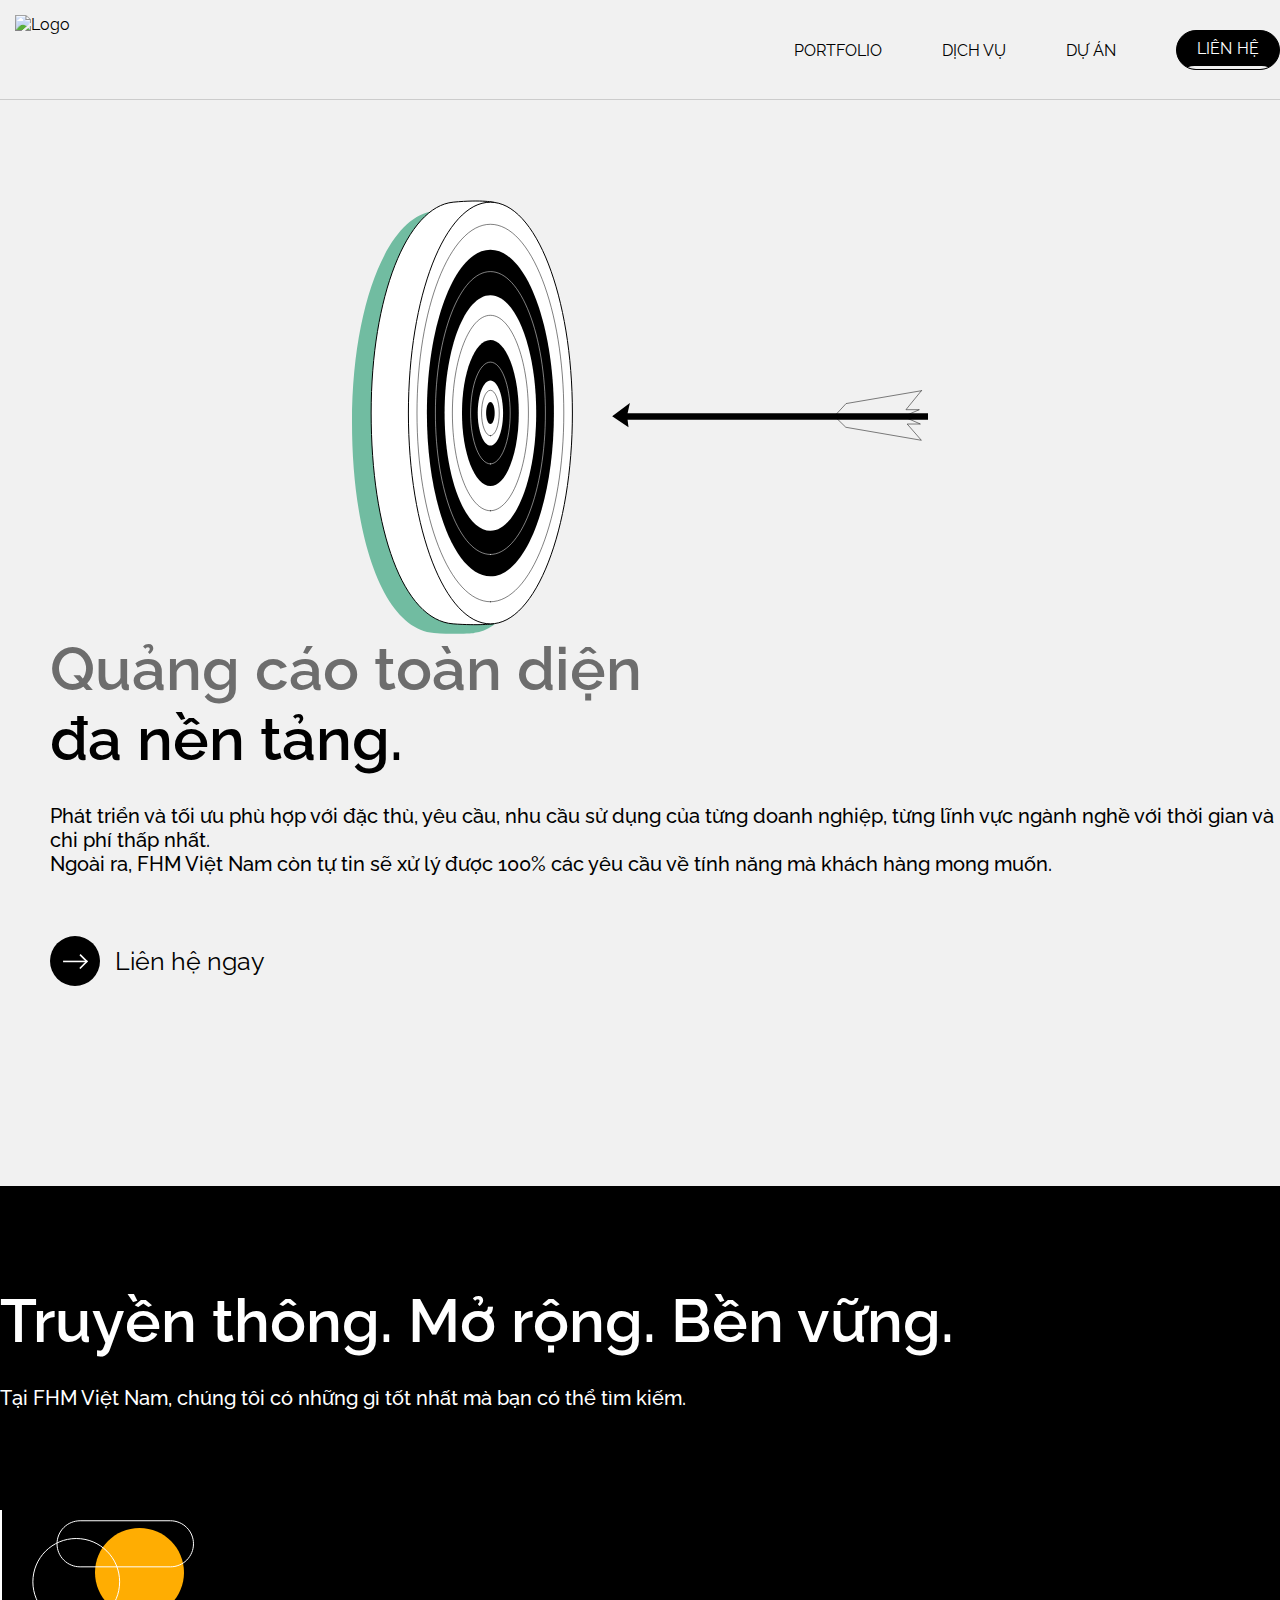
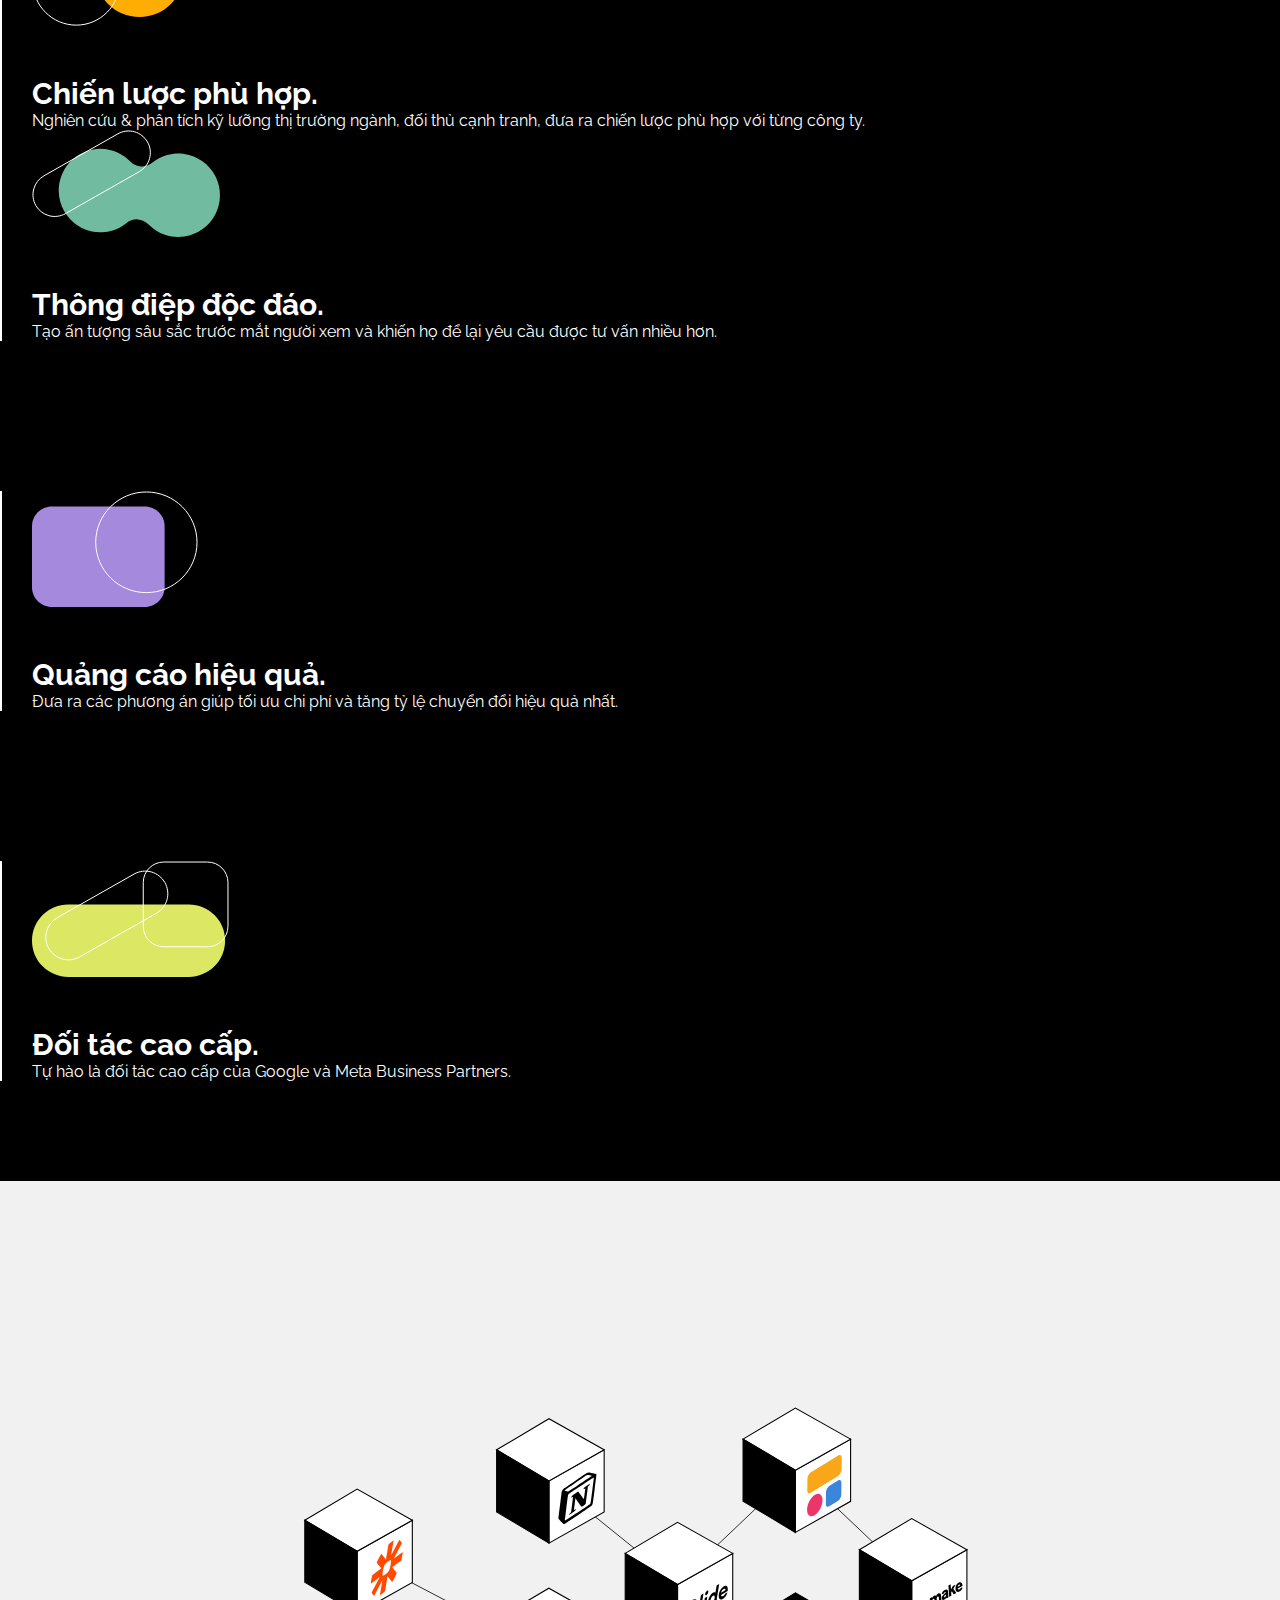
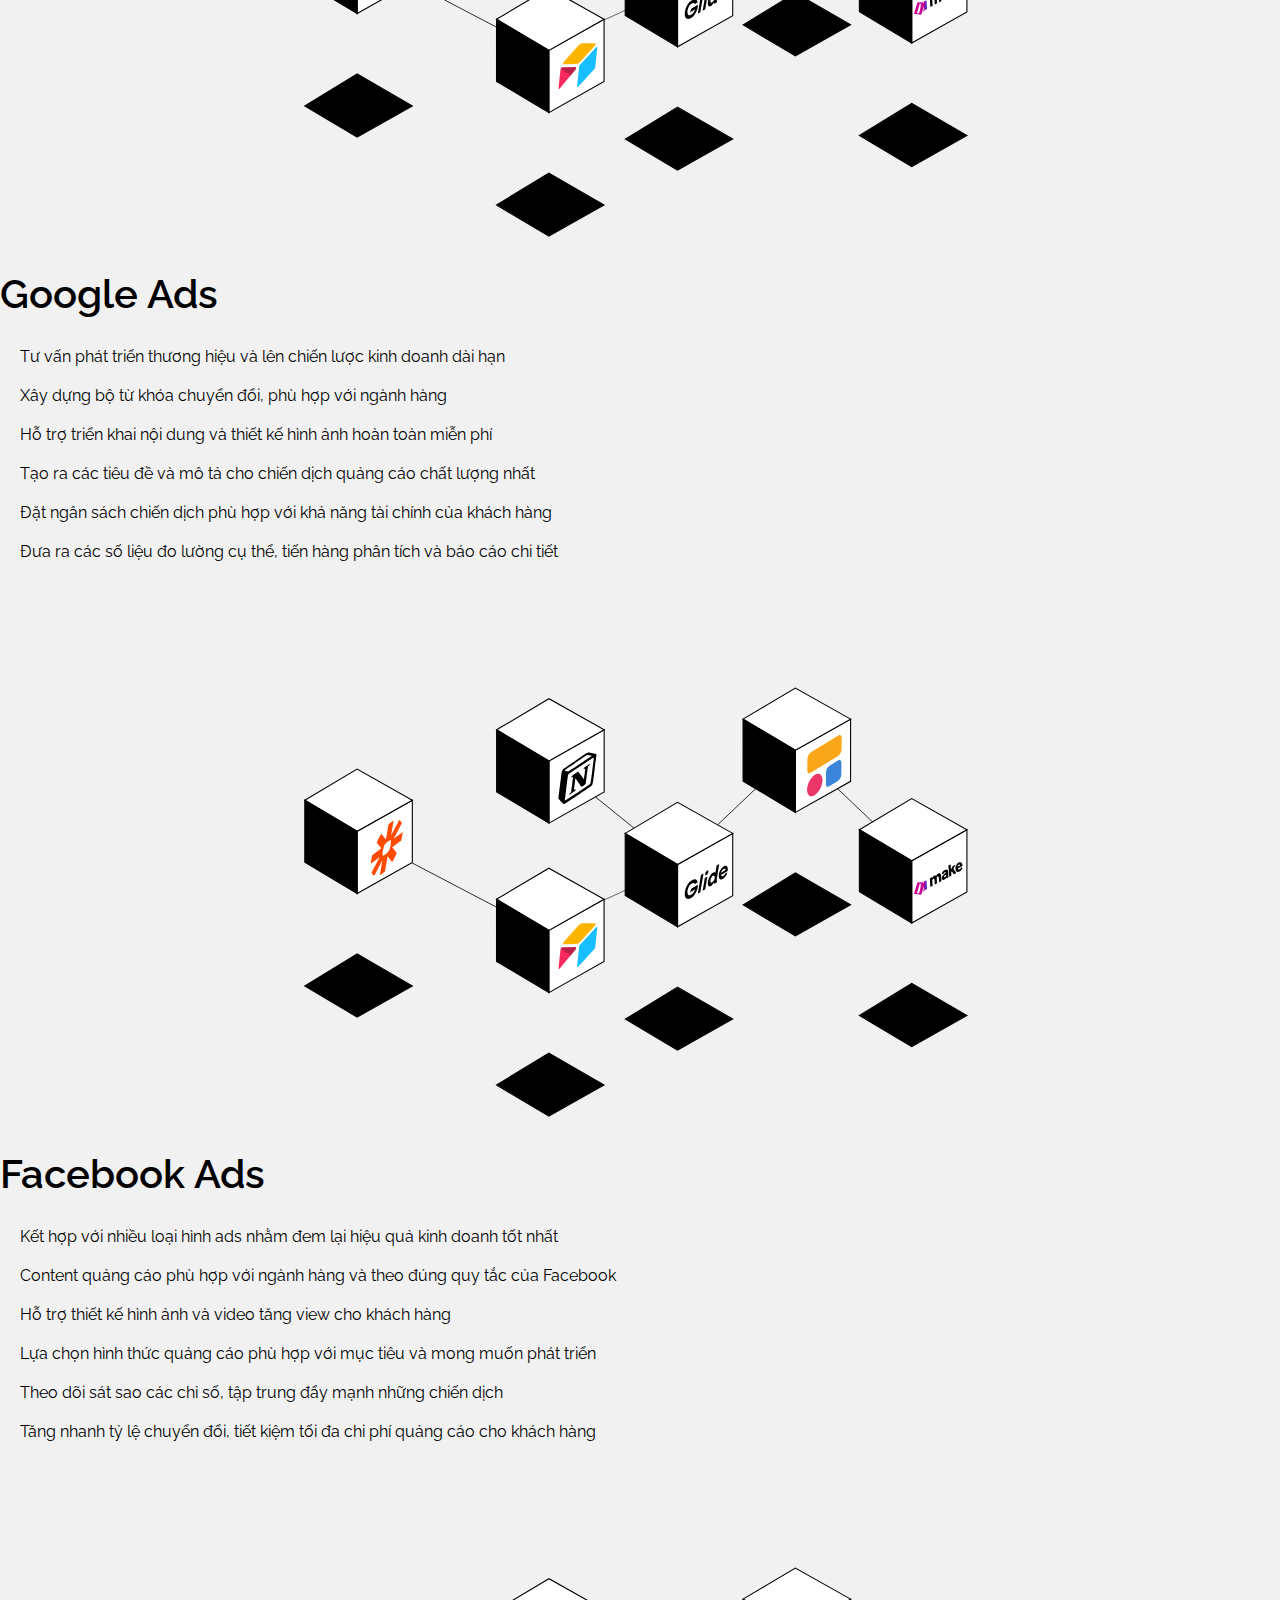
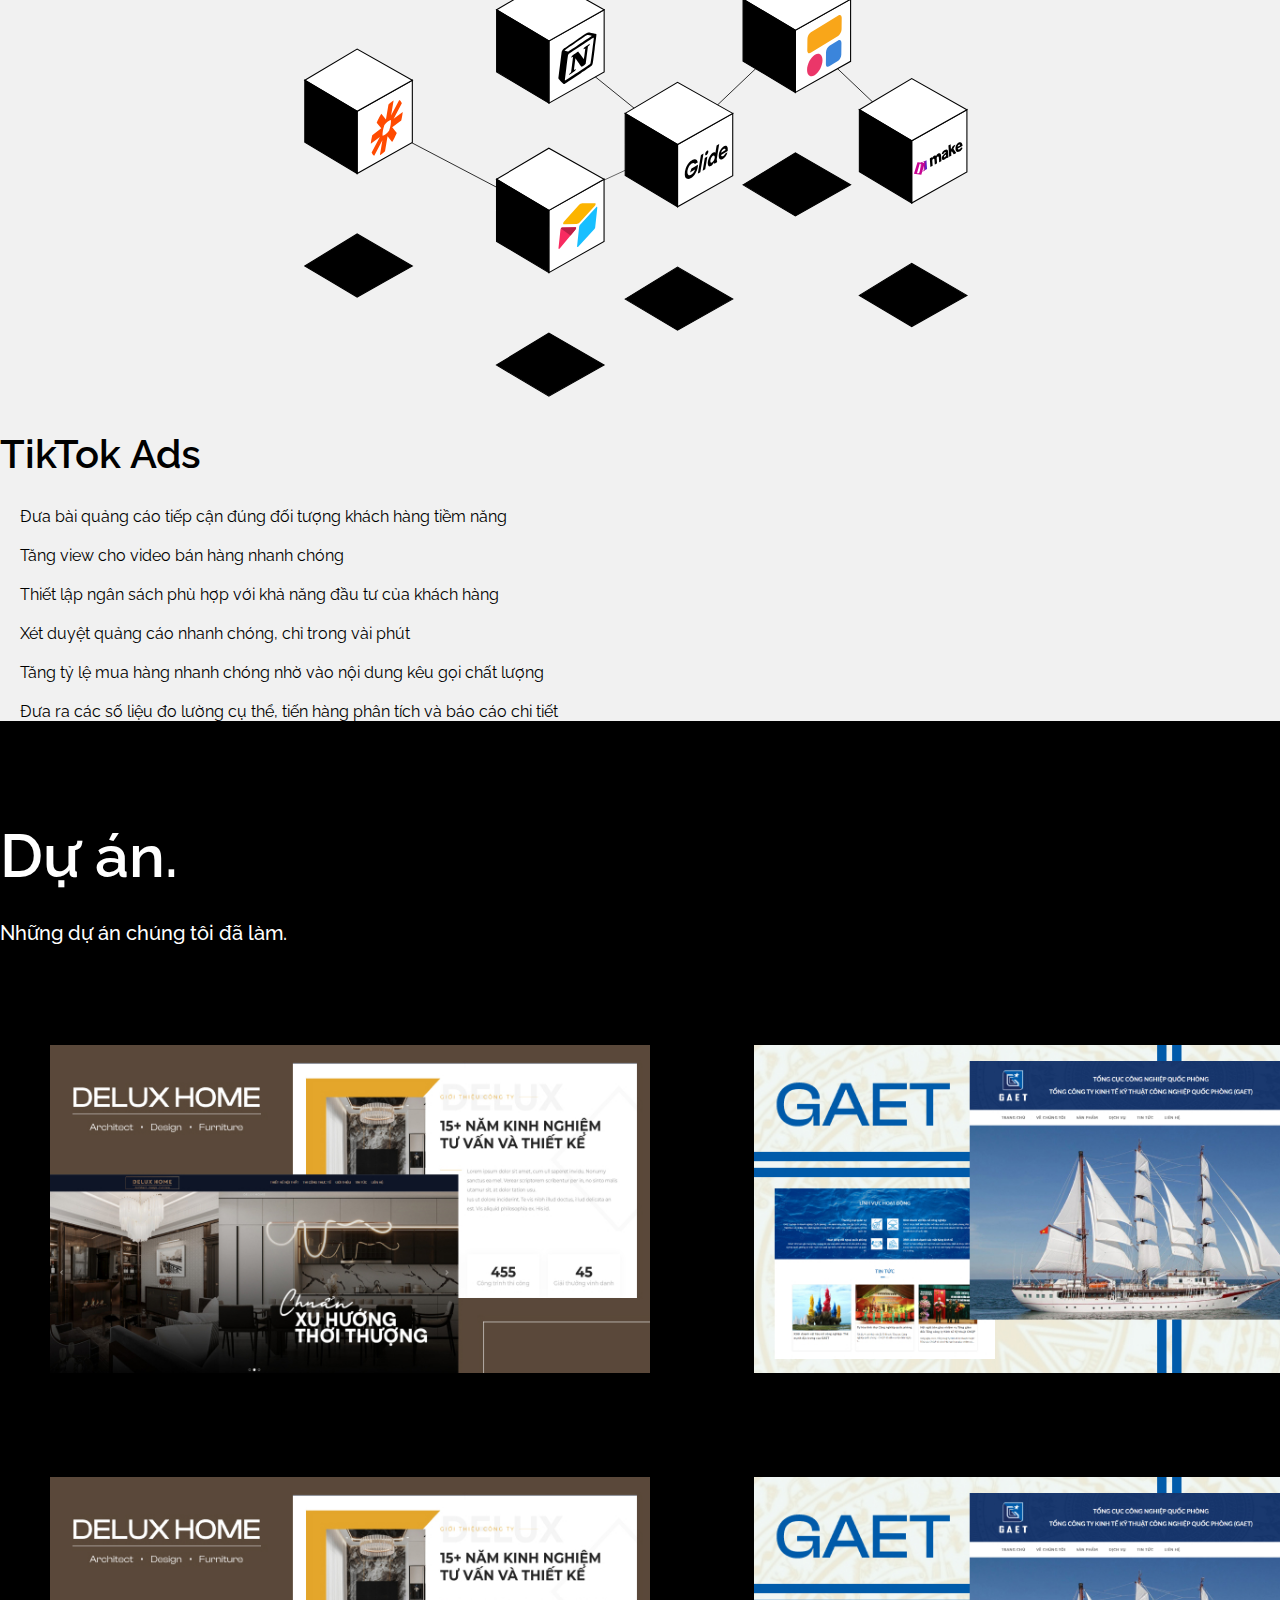
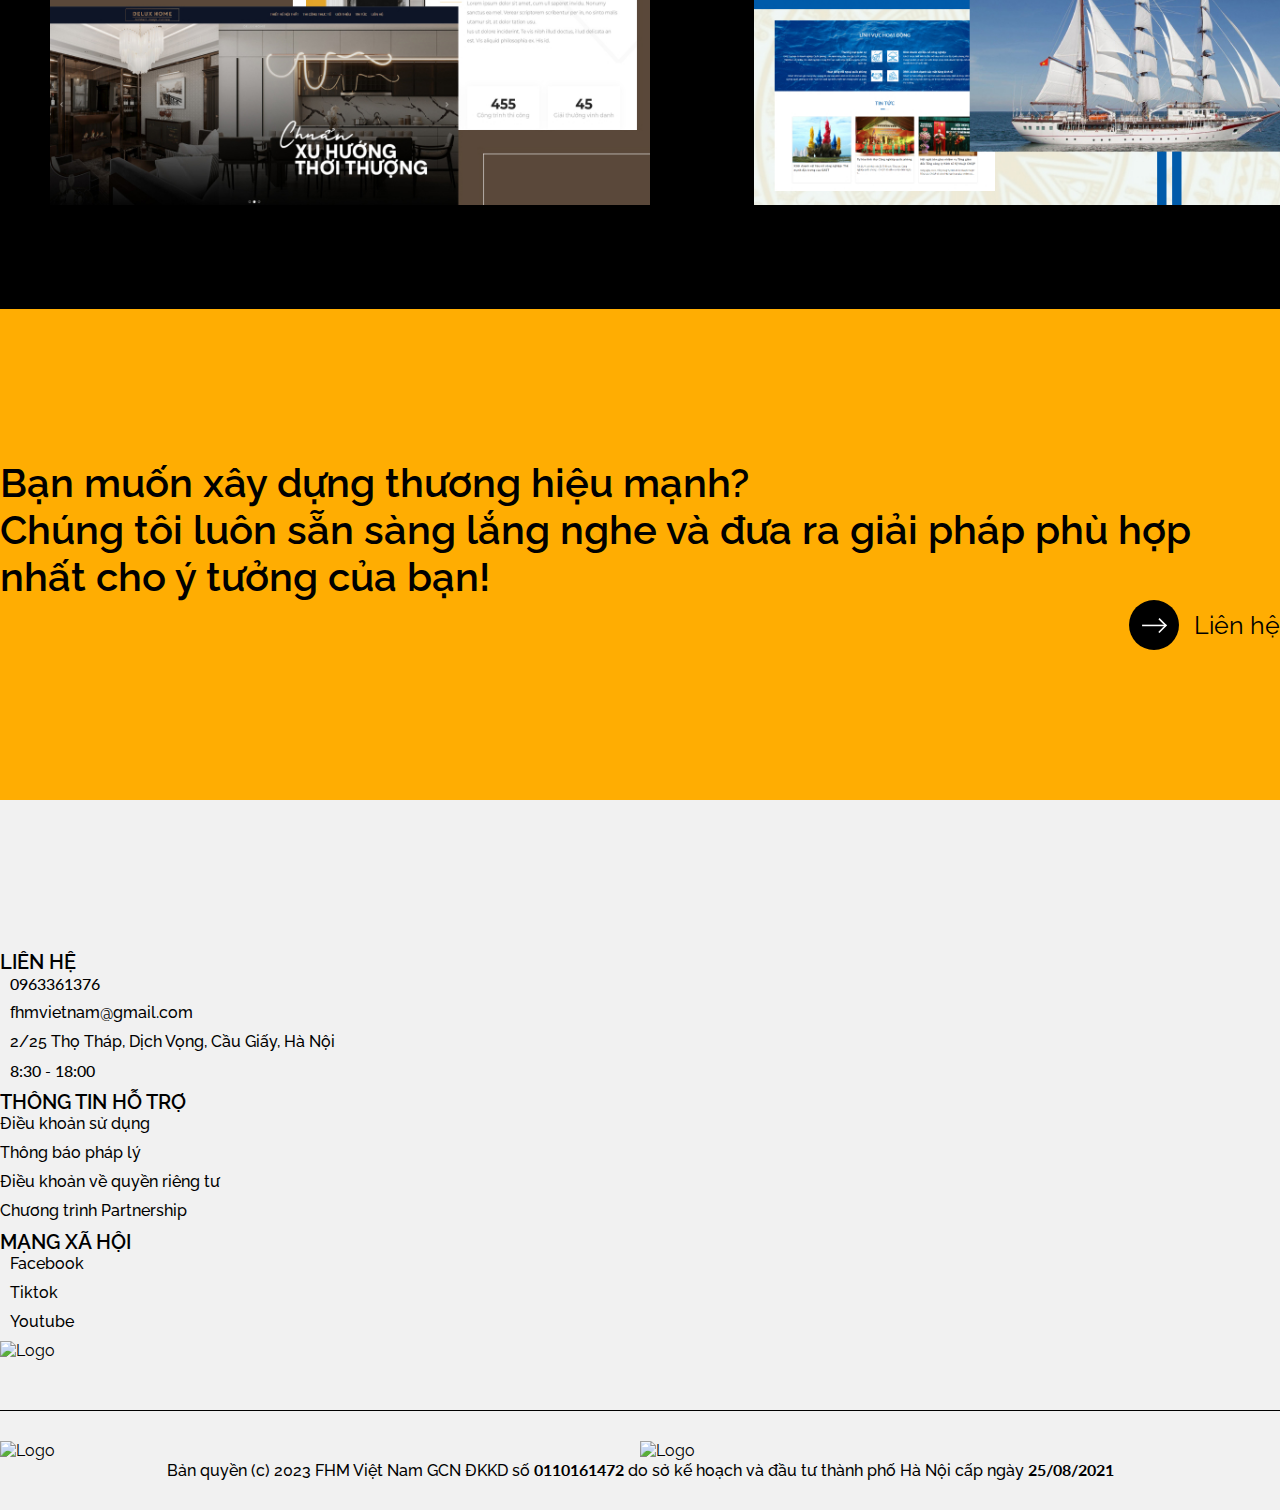
==== commit dd234cdf: "optimize project marquee" ====
--- a/advertising.html
+++ b/advertising.html
@@ -1814,6 +1814,19 @@
               <img src="./assets/images/project/3.png" alt="project" />
             </div>
             <div class="project-slide-img">
+              <img src="./assets/images/project/4.png" alt="project" />
+            </div>
+            <div class="project-slide-img">
+              <img src="./assets/images/project/5.png" alt="project" />
+            </div>
+            <div class="project-slide-img">
+              <img src="./assets/images/project/6.png" alt="project" />
+            </div>
+          </div>
+        </div>
+        <div class="project-slide">
+          <div class="project-slide-item">
+            <div class="project-slide-img">
               <img src="./assets/images/project/1.png" alt="project" />
             </div>
             <div class="project-slide-img">
@@ -1821,17 +1834,6 @@
             </div>
             <div class="project-slide-img">
               <img src="./assets/images/project/3.png" alt="project" />
-            </div>
-          </div>
-          <div class="project-slide-item">
-            <div class="project-slide-img">
-              <img src="./assets/images/project/4.png" alt="project" />
-            </div>
-            <div class="project-slide-img">
-              <img src="./assets/images/project/5.png" alt="project" />
-            </div>
-            <div class="project-slide-img">
-              <img src="./assets/images/project/6.png" alt="project" />
             </div>
             <div class="project-slide-img">
               <img src="./assets/images/project/4.png" alt="project" />
@@ -1913,56 +1915,84 @@
     <div id="footer">
       <div class="container">
         <div class="row">
-          <div class="col-lg-2 col-6">
+          <div class="col-lg-4 col-6 col-12">
             <ul class="footer-link-list">
-              <li><a href="#">Trang chủ</a></li>
-              <li><a href="#">Dự án</a></li>
-              <li><a href="contact.html">Liên hệ</a></li>
+              <p class="title">Liên hệ</p>
+              <li>
+                <i class="fa-solid fa-phone"></i>
+                <a href="tel:0963361376" class="number">0963361376</a>
+              </li>
+              <li>
+                <i class="fa-solid fa-envelope"></i>
+                <a href="mailto:fhmvietnam@gmail.com">fhmvietnam@gmail.com</a>
+              </li>
+              <li>
+                <i class="fa-solid fa-map-pin"></i>
+                <a href="#">2/25 Thọ Tháp, Dịch Vọng, Cầu Giấy, Hà Nội</a>
+              </li>
+              <li>
+                <i class="fa-solid fa-clock"></i>
+                <a href="#" class="number">8:30 - 18:00</a>
+              </li>
             </ul>
           </div>
-          <div class="col-lg-2 col-6">
+          <div class="col-lg-3 col-6 col-12">
             <ul class="footer-link-list">
-              <li><a href="website-design.html">Website Design</a></li>
-              <li><a href="#">Advertising</a></li>
-              <li><a href="#">Digital Marketing</a></li>
+              <p class="title">Thông tin hỗ trợ</p>
+              <li><a href="#">Điều khoản sử dụng</a></li>
+              <li><a href="#">Thông báo pháp lý</a></li>
+              <li><a href="#">Điều khoản về quyền riêng tư</a></li>
+              <li><a href="#">Chương trình Partnership</a></li>
             </ul>
           </div>
-          <div class="col-lg-4 col-sm-12">
-            <div class="footer-contact">
-              <p class="title">Contact:</p>
-              <ul>
-                <li><a href="#">fhmvietnam@gmail.com</a></li>
-              </ul>
-              <div class="footer-social-list">
-                <div class="footer-social-item">
-                  <a href="#">
-                    <div class="footer-social-item-img">
-                      <svg
-                        width="36"
-                        height="36"
-                        viewBox="0 0 36 36"
-                        fill="none"
-                        xmlns="http://www.w3.org/2000/svg"
-                      >
-                        <path
-                          fill-rule="evenodd"
-                          clip-rule="evenodd"
-                          d="M0.75 8.75C0.75 4.97876 0.75 3.09315 1.92157 1.92157C3.09315 0.75 4.97876 0.75 8.75 0.75H27.25C31.0212 0.75 32.9069 0.75 34.0784 1.92157C35.25 3.09315 35.25 4.97876 35.25 8.75V27.25C35.25 31.0212 35.25 32.9069 34.0784 34.0784C32.9069 35.25 31.0212 35.25 27.25 35.25H8.75C4.97876 35.25 3.09315 35.25 1.92157 34.0784C0.75 32.9069 0.75 31.0212 0.75 27.25V8.75ZM29.5 9.375C29.5 10.9628 28.2128 12.25 26.625 12.25C25.0372 12.25 23.75 10.9628 23.75 9.375C23.75 7.78718 25.0372 6.5 26.625 6.5C28.2128 6.5 29.5 7.78718 29.5 9.375ZM23.6667 19.9167C23.6667 23.0463 21.1296 25.5833 18 25.5833C14.8704 25.5833 12.3333 23.0463 12.3333 19.9167C12.3333 16.7871 14.8704 14.25 18 14.25C21.1296 14.25 23.6667 16.7871 23.6667 19.9167ZM25.6667 19.9167C25.6667 24.1508 22.2342 27.5833 18 27.5833C13.7658 27.5833 10.3333 24.1508 10.3333 19.9167C10.3333 15.6825 13.7658 12.25 18 12.25C22.2342 12.25 25.6667 15.6825 25.6667 19.9167Z"
-                          fill="#222222"
-                        />
-                      </svg>
-                    </div>
-                  </a>
+          <div class="col-lg-3 col-sm-12">
+            <ul class="footer-link-list">
+              <p class="title">Mạng xã hội</p>
+              <li>
+                <i class="fa-brands fa-facebook"></i><a href="#">Facebook</a>
+              </li>
+              <li><i class="fa-brands fa-tiktok"></i><a href="#">Tiktok</a></li>
+              <li>
+                <i class="fa-brands fa-youtube"></i><a href="#">Youtube</a>
+              </li>
+            </ul>
+          </div>
+          <div class="col-lg-2 col-sm-12">
+            <div class="footer-logo">
+              <img
+                src="https://fhmvietnam.com.vn/data/cms-image/logo/logo_new_dark.png"
+                alt="Logo"
+              />
+            </div>
+          </div>
+        </div>
+        <div class="footer-dkkd">
+          <div class="row">
+            <div class="col-lg-4 col-12">
+              <div class="footer-certificate">
+                <div class="footer-certificate-img">
+                  <img
+                    src="https://inkdtex.com/Image/Picture/New/logo-dang-ky-bo-cong-thuong.png"
+                    alt="Logo"
+                  />
+                </div>
+                <div class="footer-certificate-img">
+                  <img
+                    src="https://hiokijp.vn/wp-content/uploads/2022/07/DMCA-logo-upload.png"
+                    alt="Logo"
+                  />
                 </div>
               </div>
             </div>
-          </div>
-          <div class="col-lg-4 col-sm-12">
-            <div class="footer-logo">
-              <img
-                src="https://fhmvietnam.vn/data/cms-image/logo/logo_new_dark.png"
-                alt="Logo"
-              />
+            <div class="col-lg-5 offset-lg-3 col-12">
+              <div class="footer-dkkd-text">
+                <p>
+                  Bản quyền (c) 2023 FHM Việt Nam GCN ĐKKD số
+                  <strong class="number">0110161472</strong>
+                  do sở kế hoạch và đầu tư thành phố Hà Nội cấp ngày
+                  <strong class="number">25/08/2021</strong>
+                </p>
+              </div>
             </div>
           </div>
         </div>
@@ -1983,5 +2013,6 @@
       referrerpolicy="no-referrer"
     ></script>
     <script src="./assets/js/menu.js"></script>
+    <script src="./assets/js/marquee.js"></script>
   </body>
 </html>
--- a/assets/css/main.css
+++ b/assets/css/main.css
@@ -8,6 +8,7 @@
   --yellow: #ffad02;
   --red: #c82843;
   --gray: #f1f1f1;
+  --dark-gray: #6d6d6d;
 }
 
 * {
@@ -123,6 +124,10 @@
   height: 1px;
 }
 
+.number {
+  font-family: "Lato", "sans-serif" !important;
+}
+
 /* START KEYFRAMES */
 
 @keyframes textSlide {
@@ -151,12 +156,38 @@
   }
 }
 
+/* @keyframes imageSlide {
+  0% {
+    transform: translateX(-53.6%);
+  }
+  100% {
+    transform: translateX(-2.4%);
+  }
+}
+
+@keyframes imageSlideReverse {
+  0% {
+    transform: translateX(-2.4%);
+  }
+  100% {
+    transform: translateX(-53.6%);
+  }
+} */
 @keyframes imageSlide {
   0% {
-    transform: translateX(-53.6%);
-  }
-  100% {
-    transform: translateX(-2.4%);
+    transform: translateX(-100%);
+  }
+  100% {
+    transform: translateX(-0%);
+  }
+}
+
+@keyframes imageSlideReverse {
+  0% {
+    transform: translateX(-0%);
+  }
+  100% {
+    transform: translateX(-100%);
   }
 }
 
@@ -222,12 +253,214 @@
     transform: translateY(50%);
   }
 }
+
+@keyframes up {
+  0% {
+    transform: translateY(0);
+  }
+
+  100% {
+    transform: translateY(-75px);
+  }
+}
+@keyframes down {
+  0% {
+    transform: translateY(0);
+  }
+
+  100% {
+    transform: translateY(100px);
+  }
+}
+
+@keyframes fadeIn {
+  0% {
+    opacity: 0;
+  }
+
+  100% {
+    opacity: 1;
+  }
+}
+
+@keyframes tvOpen {
+  0% {
+    transform: scaleX(0.01) scaleY(0.01);
+  }
+
+  50% {
+    transform: scaleX(1) scaleY(0.01);
+  }
+
+  100% {
+    transform: scaleX(1) scaleY(1);
+  }
+}
+
 /* END KEYFRAMES */
+
+/* START MODAL */
+#modal {
+  position: fixed;
+  top: 0;
+  left: 0;
+  z-index: 10;
+
+  width: 100%;
+  height: 100%;
+  display: none;
+
+  /* display: none; */
+}
+
+#modal .modal-bg {
+  background-color: rgba(255, 255, 255, 0.5);
+  backdrop-filter: blur(20px);
+
+  display: flex;
+  justify-content: center;
+  align-items: center;
+
+  width: 100%;
+  height: 100%;
+  animation: fadeIn cubic-bezier(0.77, 0, 0.175, 1) 0.75s;
+  animation-delay: 0.5s;
+}
+
+#modal .modal-bg .modal-container {
+  background-color: #000;
+  padding: 30px;
+
+  height: 650px;
+}
+
+#modal .modal-container .modal-img {
+  position: relative;
+
+  width: 100%;
+  height: 100%;
+
+  display: flex;
+  flex-direction: column;
+  align-items: center;
+  justify-content: space-between;
+}
+
+#modal .modal-container .modal-img img {
+  width: 100%;
+  height: 500px;
+
+  object-fit: cover;
+}
+
+#modal .modal-container .modal-img .button .icon {
+  position: absolute;
+  left: 50%;
+  bottom: 0;
+  transform: translateX(-50%);
+
+  width: 250px;
+  height: 250px;
+
+  border-radius: 500px;
+  border: 10px solid #000;
+}
+
+#modal .modal-container .modal-form {
+  display: flex;
+  flex-direction: column;
+  gap: 20px;
+  height: 100%;
+}
+
+#modal .modal-form .modal-form-header {
+  display: flex;
+  justify-content: space-between;
+  align-items: center;
+  min-height: 100px;
+}
+
+#modal .modal-form .modal-form-header .title {
+  font-size: 40px;
+  color: #f1f1f1;
+  max-width: 70%;
+  margin-bottom: 0;
+  text-transform: uppercase;
+  font-weight: 600;
+}
+
+#modal .modal-form .modal-form-header .close-button {
+  display: flex;
+  justify-content: center;
+  align-items: center;
+
+  background-color: #f1f1f1;
+
+  border-radius: 200px;
+
+  width: 50px;
+  height: 50px;
+
+  cursor: pointer;
+}
+
+#modal .modal-form .modal-form-header .close-button svg {
+  font-size: 20px;
+}
+
+#modal .modal-form-body {
+  display: flex;
+  flex-direction: column;
+  justify-content: space-around;
+  background-color: #f1f1f1;
+  height: 100%;
+  padding: 30px;
+}
+
+#modal .modal-form-body input::-webkit-outer-spin-button,
+#modal .modal-form-body input::-webkit-inner-spin-button {
+  -webkit-appearance: none;
+}
+
+#modal .modal-form-body textarea {
+  resize: none;
+}
+
+#modal .modal-form-body input,
+#modal .modal-form-body textarea {
+  outline: none;
+  border: none;
+  border-bottom: 2px solid #bbb;
+  font-size: 18px;
+  background-color: transparent;
+  transition: border-bottom ease 0.3s;
+}
+
+#modal .modal-form-body input:focus,
+#modal .modal-form-body textarea:focus {
+  border-bottom: 2px solid #000;
+}
+
+#modal .modal-form-body .button {
+  display: none;
+  padding: 10px 40px;
+  margin: 0 auto;
+  width: fit-content;
+
+  background-color: #000;
+  color: #f1f1f1;
+
+  font-size: 18px;
+
+  border-radius: 100px;
+}
+
+/* END MODAL */
 
 /* START HEADER */
 #header {
   position: fixed;
-  z-index: 10;
+  z-index: 8;
   top: 0;
   left: 0;
   width: 100%;
@@ -277,6 +510,62 @@
 
 #header .menu-list li a::after {
   content: "";
+}
+
+#header .menu-desktop .menu-item {
+  position: relative;
+}
+
+#header .menu-desktop .menu-item:hover .menu-item-list {
+  display: block;
+}
+
+#header .menu-desktop .menu-item .menu-item-list {
+  position: absolute;
+  left: 0;
+  top: 150%;
+  height: fit-content;
+  background-color: #000;
+  padding-left: 0;
+  list-style: none;
+  display: none;
+  animation: fadeIn ease 0.3s;
+}
+
+#header .menu-desktop .menu-item .menu-item-list::after {
+  content: "";
+
+  width: 100px;
+  height: 40px;
+
+  position: absolute;
+  top: -20%;
+  left: 0;
+  z-index: 0;
+}
+
+#header .menu-desktop .menu-item .menu-item-list .menu-item-list-item {
+  transition: all ease 0.2s;
+}
+
+#header .menu-desktop .menu-item .menu-item-list .menu-item-list-item a {
+  color: #f1f1f1;
+  padding: 10px 20px;
+  white-space: nowrap;
+  transition: all ease 0.2s;
+  text-transform: unset;
+}
+
+#header .menu-desktop .menu-item .menu-item-list .menu-item-list-item a::after {
+  content: unset;
+}
+
+#header .menu-desktop .menu-item .menu-item-list .menu-item-list-item:hover {
+  background-color: var(--yellow);
+}
+
+#header .menu-desktop .menu-item .menu-item-list .menu-item-list-item:hover a {
+  color: #000;
 }
 
 #header .menu .button {
@@ -346,17 +635,30 @@
 
 /* START FOOTER */
 #footer {
-  padding: 150px 0;
-}
-
-#footer .footer-link-list,
-#footer .footer-contact ul {
+  padding: 150px 0 30px 0;
+}
+
+#footer .footer-link-list {
   list-style: none;
   padding-left: 0;
 }
 
+#footer .footer-link-list .title {
+  font-size: 20px;
+  text-transform: uppercase;
+  font-weight: 600;
+}
+
 #footer .footer-link-list li {
   margin-bottom: 10px;
+  display: flex;
+  align-items: center;
+  justify-content: start;
+  gap: 10px;
+}
+
+#footer .footer-link-list li p {
+  margin-bottom: 0;
 }
 
 #footer .footer-link-list li,
@@ -365,8 +667,9 @@
 }
 
 #footer .footer-link-list li a,
-#footer .footer-contact ul li a {
-  font-size: 18px;
+#footer .footer-link-list li p {
+  font-size: 16px;
+  font-weight: 500;
 }
 
 #footer .footer-link-list li a::after,
@@ -375,28 +678,6 @@
   height: 1px;
 }
 
-#footer .footer-contact .title {
-  font-weight: 600;
-  font-size: 18px;
-}
-#footer .footer-contact * {
-  width: fit-content;
-  margin-bottom: 10px;
-}
-
-#footer .footer-social-list {
-  margin-top: 15px;
-}
-
-#footer .footer-social-item-img svg path {
-  transition: all ease 0.3s;
-}
-
-#footer .footer-social-item-img:hover svg path {
-  fill: transparent;
-  stroke: #000;
-}
-
 #footer .footer-logo {
   width: 100%;
   display: flex;
@@ -406,7 +687,40 @@
 }
 
 #footer .footer-logo img {
-  width: 50%;
+  width: 100%;
+}
+
+#footer .footer-dkkd {
+  padding-top: 30px;
+  margin-top: 50px;
+  border-top: 1px solid #000;
+}
+
+#footer .footer-certificate {
+  width: 100%;
+  display: flex;
+  justify-content: space-between;
+  align-items: center;
+}
+
+#footer .footer-certificate-img {
+  flex: 1;
+}
+
+#footer .footer-certificate-img img {
+  width: 100%;
+}
+
+#footer .footer-dkkd-text {
+  display: flex;
+  justify-content: center;
+  align-items: center;
+  height: 100%;
+}
+
+#footer .footer-dkkd-text p {
+  margin-bottom: 0;
+  font-weight: 500;
 }
 
 #footer.dark {
@@ -416,6 +730,11 @@
 #footer.dark * {
   color: #fff;
   fill: #fff;
+  border-color: #f1f1f1;
+}
+
+#footer.dark a::after {
+  background-color: #f1f1f1;
 }
 
 /* END FOOTER */
--- a/assets/css/responsive.css
+++ b/assets/css/responsive.css
@@ -1,5 +1,3 @@
-@import "./homepage-mobile.css";
-
 /* START MOBILE */
 @media (max-width: 576px) {
   .button .text {
@@ -31,13 +29,17 @@
     padding: 100px 0 50px;
   }
 
-  #footer .footer-contact {
-    margin: 20px 0 60px;
-  }
-
   #footer .footer-link-list li a,
   #footer .footer-contact ul li a {
     font-size: 16px;
+  }
+
+  #footer .footer-dkkd-text {
+    margin-top: 20px;
+  }
+
+  #footer .footer-dkkd-text p {
+    text-align: center;
   }
   /* END FOOTER */
 }
@@ -145,4 +147,16 @@
   }
   /* END HEADER */
 }
+
+@media (max-width: 992px) {
+  /* START FOOTER */
+  #footer .footer-link-list {
+    margin-bottom: 30px;
+  }
+
+  #footer .footer-logo {
+    margin-top: 30px;
+  }
+  /* END FOOTER */
+}
 /* END TABLET */
--- a/assets/css/advertising.css
+++ b/assets/css/advertising.css
@@ -168,7 +168,6 @@
 #project {
   background-color: #000;
   padding: 100px 0 0;
-  margin-top: 100px;
 }
 
 #project .project-text {
@@ -194,29 +193,32 @@
 #project .project-slide {
   padding: 100px 0;
   overflow: hidden;
+  width: 100%;
+  white-space: nowrap;
+}
+
+#project .project-slide:last-of-type {
+  padding-top: 0;
 }
 
 #project .project-slide-item {
-  display: flex;
-  flex-wrap: nowrap;
-  min-width: fit-content;
-  justify-content: space-between;
-  gap: 100px;
-  margin-bottom: 100px;
-}
-
-#project .project-slide-item:first-child {
+  display: inline-block;
+  white-space: nowrap;
+}
+
+#project .project-slide .project-slide-item {
+  animation: imageSlide linear 30s infinite;
+}
+
+#project .project-slide:last-of-type .project-slide-item {
   animation: imageSlide linear 30s infinite reverse;
 }
 
-#project .project-slide-item:last-child {
-  animation: imageSlide linear 30s infinite;
-  margin-bottom: 0;
-}
-
 #project .project-slide-img {
+  display: inline-block;
   width: 600px;
   height: auto;
+  margin: 0 50px;
 }
 
 #project .project-slide-img img {
@@ -349,11 +351,7 @@
 
   #project .project-slide-img {
     width: 300px;
-  }
-
-  #project .project-slide-item {
-    gap: 50px;
-    margin-bottom: 50px;
+    margin: 0 20px;
   }
   /* END PROJECT */
 
